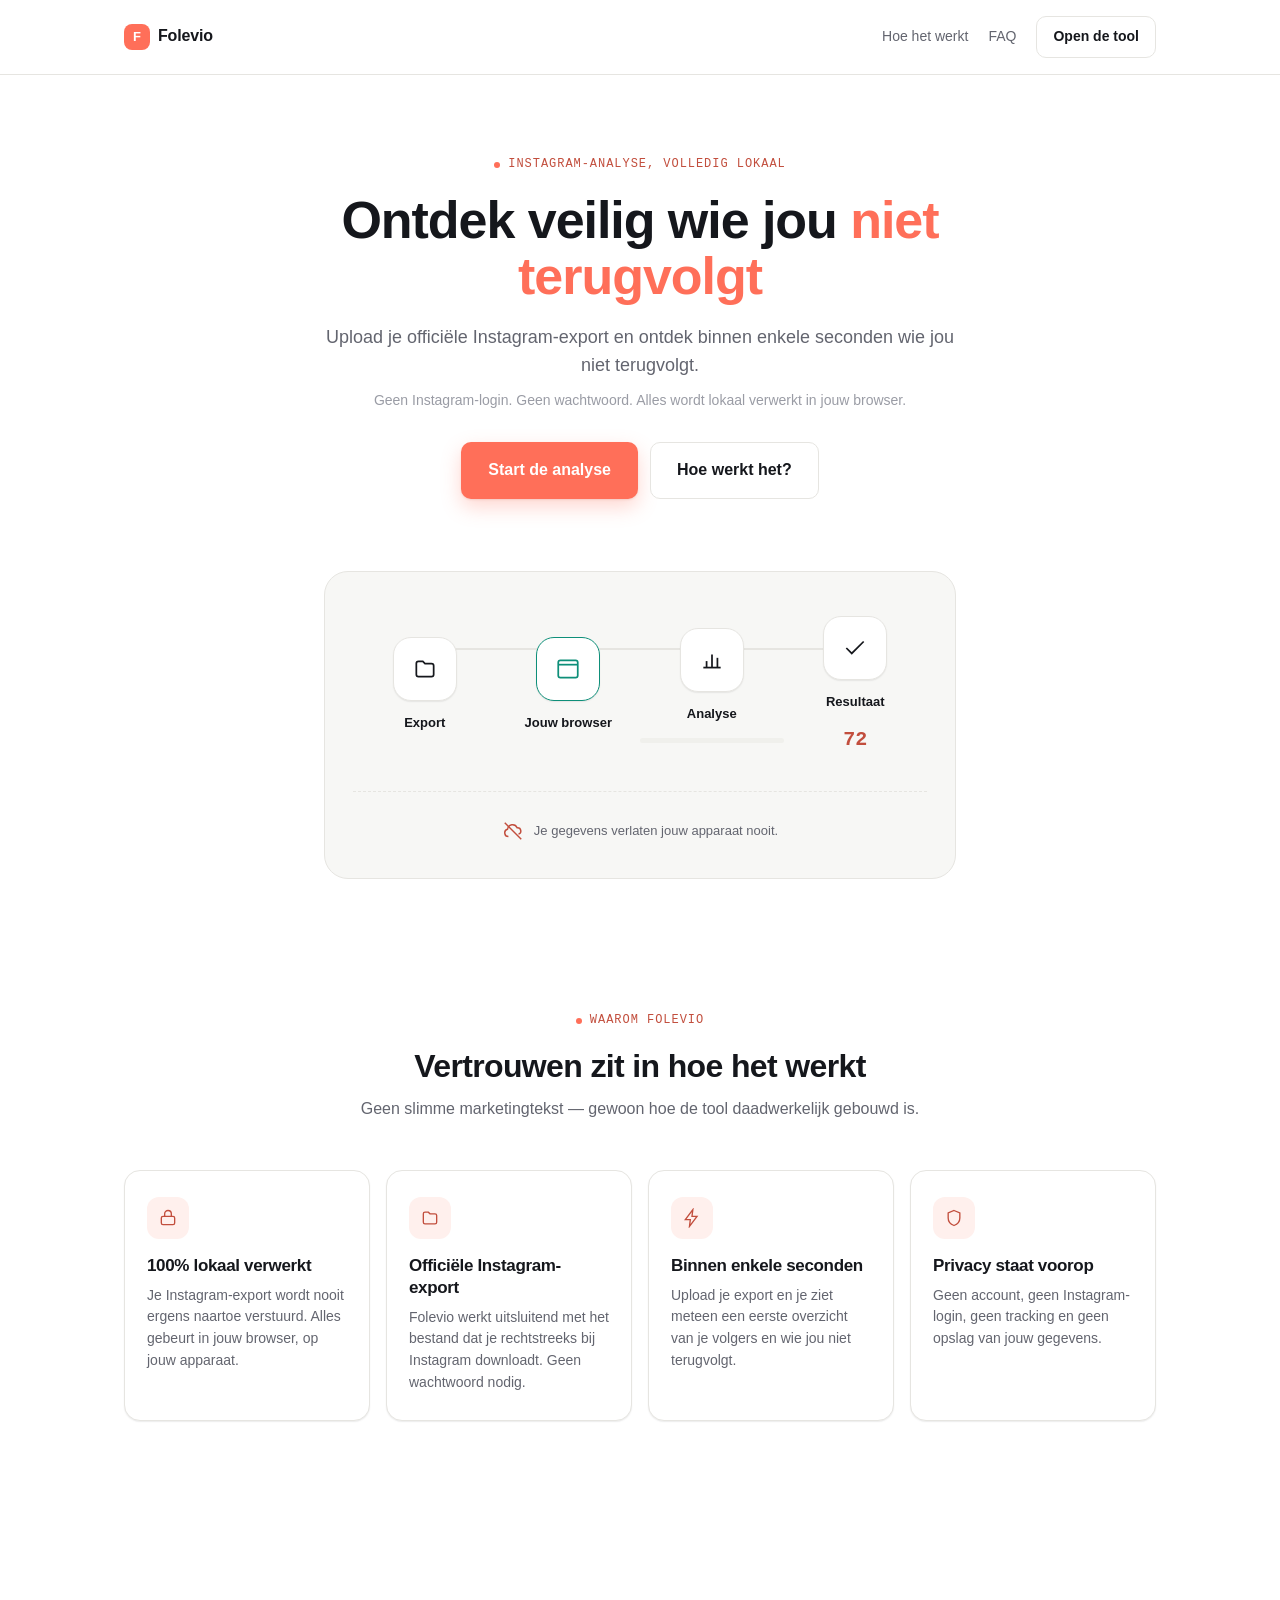
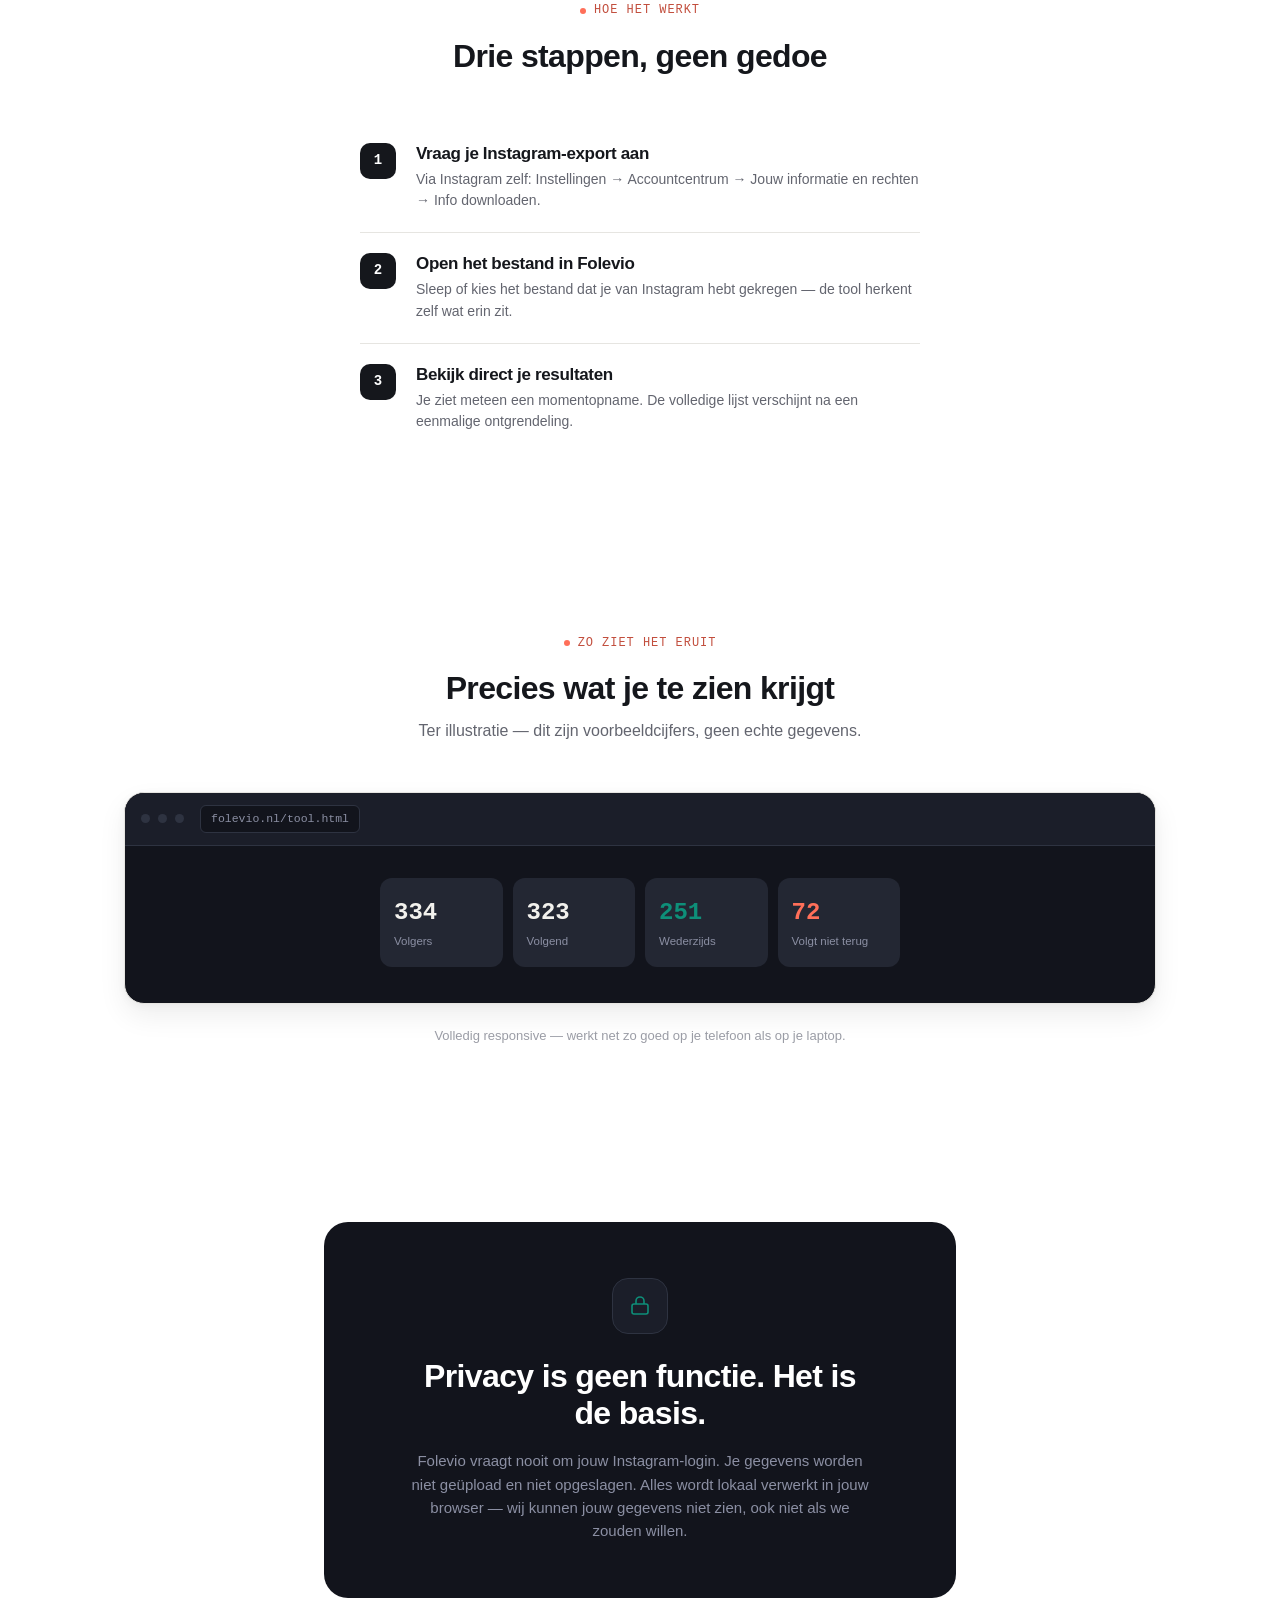
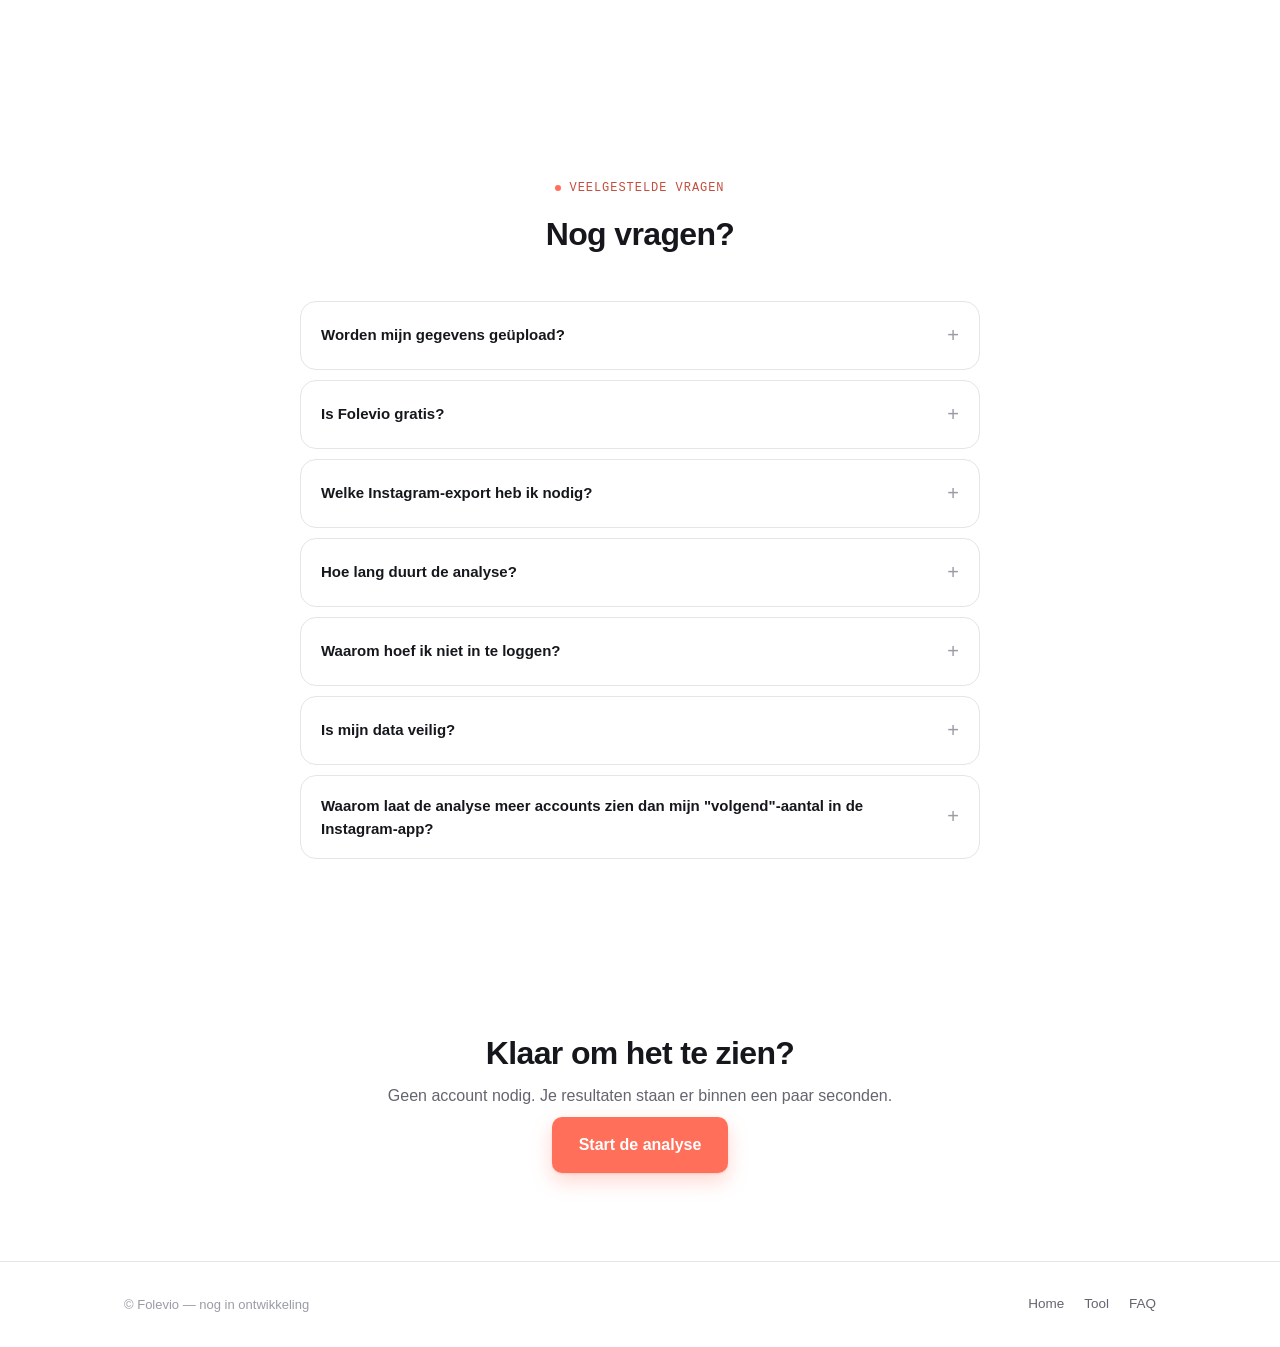
==== index.html @ 9c7c76e5 "new: style / index" ====
<!DOCTYPE html>
<html lang="nl">
<head>
<meta charset="UTF-8">
<meta name="viewport" content="width=device-width, initial-scale=1.0">
<title>Folevio — Ontdek veilig wie jou niet terugvolgt op Instagram</title>
<meta name="description" content="Upload je officiële Instagram-export en ontdek binnen enkele seconden wie jou niet terugvolgt. Geen login, geen wachtwoord, alles lokaal in je browser.">
<link rel="stylesheet" href="styles.css">
</head>
<body>

<nav class="nav">
  <div class="nav-inner">
    <a href="index.html" class="brand"><span class="brand-mark">F</span>Folevio</a>
    <div class="nav-actions">
      <a href="#hoe-het-werkt" class="nav-link">Hoe het werkt</a>
      <a href="#faq" class="nav-link">FAQ</a>
      <a href="tool.html" class="btn btn-ghost" style="padding:9px 16px;font-size:14px;">Open de tool</a>
    </div>
  </div>
</nav>

<main>

  <section class="hero">
    <div class="wrap hero-inner">
      <span class="eyebrow">Instagram-analyse, volledig lokaal</span>
      <h1>Ontdek veilig wie jou <span class="accent">niet terugvolgt</span></h1>
      <p class="hero-sub">
        Upload je officiële Instagram-export en ontdek binnen enkele seconden
        wie jou niet terugvolgt.
      </p>
      <p class="hero-sub-fine">
        Geen Instagram-login. Geen wachtwoord. Alles wordt lokaal verwerkt in jouw browser.
      </p>
      <div class="hero-actions">
        <a href="tool.html" class="btn btn-primary btn-lg">Start de analyse</a>
        <a href="#hoe-het-werkt" class="btn btn-ghost btn-lg">Hoe werkt het?</a>
      </div>

      <div class="flow">
        <div class="flow-steps">
          <div class="flow-line" aria-hidden="true"></div>
          <div class="flow-dot" aria-hidden="true"></div>

          <div class="flow-node">
            <div class="flow-icon">
              <svg viewBox="0 0 24 24" fill="none" stroke="currentColor" stroke-width="1.6"><path d="M4 7a2 2 0 0 1 2-2h4l2 2h6a2 2 0 0 1 2 2v8a2 2 0 0 1-2 2H6a2 2 0 0 1-2-2V7z"/></svg>
            </div>
            <span class="flow-label">Export</span>
          </div>

          <div class="flow-node browser">
            <div class="flow-icon">
              <svg viewBox="0 0 24 24" fill="none" stroke="currentColor" stroke-width="1.6"><rect x="3" y="4" width="18" height="16" rx="2"/><path d="M3 8h18"/></svg>
            </div>
            <span class="flow-label">Jouw browser</span>
          </div>

          <div class="flow-node">
            <div class="flow-icon">
              <svg viewBox="0 0 24 24" fill="none" stroke="currentColor" stroke-width="1.6"><path d="M4 19h16"/><path d="M7 19v-6"/><path d="M12 19V7"/><path d="M17 19v-9"/></svg>
            </div>
            <span class="flow-label">Analyse</span>
            <div class="flow-progress"><div class="flow-progress-fill"></div></div>
          </div>

          <div class="flow-node">
            <div class="flow-icon">
              <svg viewBox="0 0 24 24" fill="none" stroke="currentColor" stroke-width="1.6"><path d="M20 6 9 17l-5-5"/></svg>
            </div>
            <span class="flow-label">Resultaat</span>
            <span class="flow-result-num">72</span>
          </div>
        </div>

        <div class="flow-nocloud">
          <svg viewBox="0 0 24 24" fill="none" stroke="currentColor" stroke-width="1.6"><path d="M7 18a4 4 0 0 1-1-7.87A5.5 5.5 0 0 1 16.5 8.5H17a3.5 3.5 0 0 1 1 6.86"/><path d="M3 3l18 18"/></svg>
          <span>Je gegevens verlaten jouw apparaat nooit.</span>
        </div>
      </div>
    </div>
  </section>

  <section id="waarom">
    <div class="wrap">
      <div class="section-head">
        <span class="eyebrow">Waarom Folevio</span>
        <h2>Vertrouwen zit in hoe het werkt</h2>
        <p>Geen slimme marketingtekst — gewoon hoe de tool daadwerkelijk gebouwd is.</p>
      </div>
      <div class="trust-grid">
        <div class="trust-card">
          <div class="trust-icon"><svg viewBox="0 0 24 24" fill="none" stroke="currentColor" stroke-width="1.6"><rect x="4" y="10" width="16" height="10" rx="2"/><path d="M8 10V7a4 4 0 0 1 8 0v3"/></svg></div>
          <h3>100% lokaal verwerkt</h3>
          <p>Je Instagram-export wordt nooit ergens naartoe verstuurd. Alles gebeurt in jouw browser, op jouw apparaat.</p>
        </div>
        <div class="trust-card">
          <div class="trust-icon"><svg viewBox="0 0 24 24" fill="none" stroke="currentColor" stroke-width="1.6"><path d="M4 7a2 2 0 0 1 2-2h4l2 2h6a2 2 0 0 1 2 2v8a2 2 0 0 1-2 2H6a2 2 0 0 1-2-2V7z"/></svg></div>
          <h3>Officiële Instagram-export</h3>
          <p>Folevio werkt uitsluitend met het bestand dat je rechtstreeks bij Instagram downloadt. Geen wachtwoord nodig.</p>
        </div>
        <div class="trust-card">
          <div class="trust-icon"><svg viewBox="0 0 24 24" fill="none" stroke="currentColor" stroke-width="1.6"><path d="M13 2 4 14h6l-1 8 9-12h-6l1-8z"/></svg></div>
          <h3>Binnen enkele seconden</h3>
          <p>Upload je export en je ziet meteen een eerste overzicht van je volgers en wie jou niet terugvolgt.</p>
        </div>
        <div class="trust-card">
          <div class="trust-icon"><svg viewBox="0 0 24 24" fill="none" stroke="currentColor" stroke-width="1.6"><path d="M12 3l7 3v6c0 4.5-3 7.5-7 9-4-1.5-7-4.5-7-9V6l7-3z"/></svg></div>
          <h3>Privacy staat voorop</h3>
          <p>Geen account, geen Instagram-login, geen tracking en geen opslag van jouw gegevens.</p>
        </div>
      </div>
    </div>
  </section>

  <section id="hoe-het-werkt">
    <div class="wrap">
      <div class="section-head">
        <span class="eyebrow">Hoe het werkt</span>
        <h2>Drie stappen, geen gedoe</h2>
      </div>
      <div class="steps">
        <div class="step-row">
          <span class="step-num">1</span>
          <div class="step-body">
            <h3>Vraag je Instagram-export aan</h3>
            <p>Via Instagram zelf: Instellingen → Accountcentrum → Jouw informatie en rechten → Info downloaden.</p>
          </div>
        </div>
        <div class="step-row">
          <span class="step-num">2</span>
          <div class="step-body">
            <h3>Open het bestand in Folevio</h3>
            <p>Sleep of kies het bestand dat je van Instagram hebt gekregen — de tool herkent zelf wat erin zit.</p>
          </div>
        </div>
        <div class="step-row">
          <span class="step-num">3</span>
          <div class="step-body">
            <h3>Bekijk direct je resultaten</h3>
            <p>Je ziet meteen een momentopname. De volledige lijst verschijnt na een eenmalige ontgrendeling.</p>
          </div>
        </div>
      </div>
    </div>
  </section>

  <section id="preview">
    <div class="wrap">
      <div class="section-head">
        <span class="eyebrow">Zo ziet het eruit</span>
        <h2>Precies wat je te zien krijgt</h2>
        <p>Ter illustratie — dit zijn voorbeeldcijfers, geen echte gegevens.</p>
      </div>
      <div class="preview-frame">
        <div class="preview-chrome">
          <span class="preview-dot"></span><span class="preview-dot"></span><span class="preview-dot"></span>
          <span class="preview-url">folevio.nl/tool.html</span>
        </div>
        <div class="preview-body">
          <div class="preview-stats">
            <div class="preview-stat"><div class="num">334</div><div class="lbl">Volgers</div></div>
            <div class="preview-stat"><div class="num">323</div><div class="lbl">Volgend</div></div>
            <div class="preview-stat positive"><div class="num">251</div><div class="lbl">Wederzijds</div></div>
            <div class="preview-stat accent"><div class="num">72</div><div class="lbl">Volgt niet terug</div></div>
          </div>
        </div>
      </div>
      <p class="preview-caption">Volledig responsive — werkt net zo goed op je telefoon als op je laptop.</p>
    </div>
  </section>

  <section id="privacy">
    <div class="wrap narrow">
      <div class="privacy-card">
        <div class="privacy-lock">
          <svg viewBox="0 0 24 24" fill="none" stroke="currentColor" stroke-width="1.6"><rect x="4" y="10" width="16" height="10" rx="2"/><path d="M8 10V7a4 4 0 0 1 8 0v3"/></svg>
        </div>
        <h2>Privacy is geen functie. Het is de basis.</h2>
        <p>
          Folevio vraagt nooit om jouw Instagram-login. Je gegevens worden niet
          geüpload en niet opgeslagen. Alles wordt lokaal verwerkt in jouw
          browser — wij kunnen jouw gegevens niet zien, ook niet als we zouden willen.
        </p>
      </div>
    </div>
  </section>

  <section id="faq">
    <div class="wrap">
      <div class="section-head">
        <span class="eyebrow">Veelgestelde vragen</span>
        <h2>Nog vragen?</h2>
      </div>
      <div class="faq-list">
        <details class="faq-item">
          <summary>Worden mijn gegevens geüpload?</summary>
          <p>Nee. Je bestand wordt in je browser gelezen en verwerkt, met JavaScript dat lokaal draait. Er wordt niets naar een server gestuurd — Folevio heeft geen server die jouw gegevens ooit te zien krijgt.</p>
        </details>
        <details class="faq-item">
          <summary>Is Folevio gratis?</summary>
          <p>De momentopname (aantallen en een voorproefje) is gratis. De volledige lijst ontgrendel je met een eenmalige betaling per analyse.</p>
        </details>
        <details class="faq-item">
          <summary>Welke Instagram-export heb ik nodig?</summary>
          <p>De officiële export die je zelf bij Instagram aanvraagt (Instellingen → Accountcentrum → Jouw informatie en rechten → Info downloaden). Zowel de JSON- als de HTML-versie werken.</p>
        </details>
        <details class="faq-item">
          <summary>Hoe lang duurt de analyse?</summary>
          <p>Meestal een paar seconden. Bij een heel grote export (tienduizenden volgers) kan het inlezen iets langer duren, maar alles blijft binnen je eigen browser gebeuren.</p>
        </details>
        <details class="faq-item">
          <summary>Waarom hoef ik niet in te loggen?</summary>
          <p>Omdat Folevio niet rechtstreeks met Instagram praat. De tool leest alleen het exportbestand dat jij zelf al eerder bij Instagram hebt gedownload — daar is geen login voor nodig.</p>
        </details>
        <details class="faq-item">
          <summary>Is mijn data veilig?</summary>
          <p>Je data verlaat je apparaat nooit, dus er is niets om te onderscheppen of te lekken. De broncode van Folevio is bovendien openbaar in te zien.</p>
        </details>
        <details class="faq-item">
          <summary>Waarom laat de analyse meer accounts zien dan mijn "volgend"-aantal in de Instagram-app?</summary>
          <p>Dat komt door accounts die inmiddels permanent verwijderd zijn. Instagram haalt zulke accounts uit het aantal dat je live in de app ziet, maar in je officiële exportbestand blijven ze gewoon staan. Deze accounts tellen in de analyse dus wél mee, ook al zie je ze niet meer terug in de app zelf.</p>
        </details>
      </div>
    </div>
  </section>

  <section class="final-cta">
    <div class="wrap narrow">
      <h2>Klaar om het te zien?</h2>
      <p style="margin-top:12px;">Geen account nodig. Je resultaten staan er binnen een paar seconden.</p>
      <a href="tool.html" class="btn btn-primary btn-lg">Start de analyse</a>
    </div>
  </section>

</main>

<footer>
  <div class="wrap footer-inner">
    <span class="footer-brand">© Folevio — nog in ontwikkeling</span>
    <nav class="footer-nav">
      <a href="index.html">Home</a>
      <a href="tool.html">Tool</a>
      <a href="#faq">FAQ</a>
    </nav>
  </div>
</footer>

<script>
(function(){
  "use strict";
  var flow = document.querySelector('.flow');
  var reducedFlow = window.matchMedia('(prefers-reduced-motion: reduce)').matches;
  if (flow && !reducedFlow && 'IntersectionObserver' in window) {
    var flowObs = new IntersectionObserver(function(entries){
      entries.forEach(function(entry){
        flow.classList.toggle('in-view', entry.isIntersecting);
      });
    }, { threshold: 0.2 });
    flowObs.observe(flow);
  }

  var el = document.querySelector('.flow-result-num');
  if (!el) return;
  var target = parseInt(el.textContent, 10);
  var reduced = window.matchMedia('(prefers-reduced-motion: reduce)').matches;
  if (reduced || !('IntersectionObserver' in window)) return;

  var done = false;
  var obs = new IntersectionObserver(function(entries){
    entries.forEach(function(entry){
      if (entry.isIntersecting && !done) {
        done = true;
        var start = null;
        var duration = 900;
        function step(ts){
          if (!start) start = ts;
          var progress = Math.min((ts - start) / duration, 1);
          el.textContent = Math.round(progress * target);
          if (progress < 1) requestAnimationFrame(step);
        }
        requestAnimationFrame(step);
        obs.disconnect();
      }
    });
  }, { threshold: 0.6 });
  obs.observe(el);
})();
</script>

</body>
</html>
---- styles.css ----
/* ===========================================================
   Folevio — lichte, premium marketingpagina
   Licht thema (marketing) + donkere accent-secties (privacy,
   dashboard-preview) — gedeelde coral/teal identiteit met de
   tool zelf, alleen het draagvlak (licht i.p.v. donker) wisselt.
   =========================================================== */

:root{
  --bg:#FFFFFF;
  --surface:#F7F7F5;
  --surface-2:#F0F0EC;
  --border:#E6E5E1;

  --text:#15171C;
  --text-muted:#63656F;
  --text-faint:#9A9CA5;

  --coral:#FF6F59;
  --coral-dim:#FFF0ED;
  --coral-deep:#C24E3D;
  --teal:#0E8F79;
  --teal-dim:#E3F6F1;

  --dark-bg:#12141C;
  --dark-surface:#1B1E29;
  --dark-surface-2:#232733;
  --dark-border:#2E3341;
  --dark-text:#F2F1ED;
  --dark-text-muted:#8B8FA3;

  --radius-lg:20px;
  --radius-md:16px;
  --radius-sm:10px;

  --font-sans: -apple-system, BlinkMacSystemFont, "Segoe UI", Roboto, Helvetica, Arial, sans-serif;
  --font-mono: ui-monospace, "SF Mono", "Cascadia Mono", "Roboto Mono", Consolas, monospace;

  --shadow-sm: 0 1px 2px rgba(20,20,20,.05), 0 1px 1px rgba(20,20,20,.03);
  --shadow-md: 0 12px 28px rgba(20,20,20,.07), 0 2px 8px rgba(20,20,20,.04);
}

*{box-sizing:border-box;}
html{-webkit-text-size-adjust:100%;scroll-behavior:smooth;}
body{
  margin:0;
  background:var(--bg);
  color:var(--text);
  font-family:var(--font-sans);
  line-height:1.55;
  -webkit-font-smoothing:antialiased;
}

.wrap{max-width:1080px;margin:0 auto;padding:0 24px;}
.narrow{max-width:680px;margin:0 auto;}

section{padding:88px 0;}
@media (max-width:640px){ section{padding:56px 0;} }

h1,h2,h3{margin:0;font-weight:600;letter-spacing:-0.02em;color:var(--text);}
h1{font-size:52px;line-height:1.08;}
h2{font-size:32px;line-height:1.15;}
h3{font-size:17px;line-height:1.3;}
p{margin:0;color:var(--text-muted);}

@media (max-width:640px){
  h1{font-size:34px;}
  h2{font-size:24px;}
}

.eyebrow{
  font-family:var(--font-mono);
  font-size:12px;
  letter-spacing:.08em;
  text-transform:uppercase;
  color:var(--coral-deep);
  display:inline-flex;
  align-items:center;
  gap:8px;
  margin-bottom:18px;
}
.eyebrow::before{
  content:"";
  width:6px;height:6px;border-radius:50%;
  background:var(--coral);
  display:inline-block;
}

.section-head{max-width:560px;margin:0 auto 48px;text-align:center;}
.section-head p{margin-top:12px;font-size:16px;}

/* ---------- Nav ---------- */

.nav{
  position:sticky;top:0;z-index:20;
  background:rgba(255,255,255,.82);
  backdrop-filter:blur(10px);
  border-bottom:1px solid var(--border);
}
.nav-inner{
  max-width:1080px;margin:0 auto;padding:16px 24px;
  display:flex;align-items:center;justify-content:space-between;
}
.brand{
  font-weight:700;font-size:16px;letter-spacing:-0.01em;color:var(--text);
  text-decoration:none;display:flex;align-items:center;gap:8px;
}
.brand-mark{
  width:26px;height:26px;border-radius:8px;
  background:var(--coral);
  display:flex;align-items:center;justify-content:center;
  color:#fff;font-size:13px;font-weight:700;
}
.nav-actions{display:flex;align-items:center;gap:20px;}
.nav-link{
  color:var(--text-muted);text-decoration:none;font-size:14px;font-weight:500;
}
.nav-link:hover{color:var(--text);}

/* ---------- Buttons ---------- */

.btn{
  display:inline-flex;align-items:center;justify-content:center;gap:8px;
  padding:13px 22px;
  border-radius:var(--radius-sm);
  font-family:var(--font-sans);
  font-size:15px;font-weight:600;
  text-decoration:none;
  border:1px solid transparent;
  cursor:pointer;
  transition:transform .12s ease, filter .15s ease, background .15s ease, box-shadow .15s ease;
}
.btn:active{transform:scale(.98);}

.btn-primary{
  background:var(--coral);
  color:#fff;
  box-shadow:0 1px 2px rgba(194,78,61,.15), 0 8px 20px rgba(255,111,89,.28);
}
.btn-primary:hover{filter:brightness(1.05);}

.btn-ghost{
  background:#fff;
  color:var(--text);
  border:1px solid var(--border);
}
.btn-ghost:hover{background:var(--surface);}

.btn-lg{padding:15px 26px;font-size:16px;}

/* ---------- Hero ---------- */

.hero{padding:76px 0 40px;}
.hero-inner{text-align:center;max-width:680px;margin:0 auto;}
.hero h1 .accent{color:var(--coral);}
.hero-sub{font-size:18px;margin:20px 0 8px;}
.hero-sub-fine{font-size:14px;color:var(--text-faint);margin-top:10px;}
.hero-actions{
  display:flex;justify-content:center;gap:12px;margin-top:30px;flex-wrap:wrap;
}

/* ---------- Privacy flow (signature animation) ---------- */

.flow{
  margin-top:72px;
  border:1px solid var(--border);
  border-radius:24px;
  background:var(--surface);
  padding:44px 28px 36px;
}

.flow-steps{
  display:flex;align-items:center;justify-content:center;gap:0;
  position:relative;
  max-width:640px;margin:0 auto;
}
.flow-line{
  position:absolute;
  left:56px;right:56px;top:32px;
  height:2px;
  background:var(--border);
  z-index:0;
}
.flow-dot{
  position:absolute;
  top:26px;left:56px;right:56px;
  height:10px;
  z-index:1;
  animation:travel 3.6s ease-in-out infinite;
  animation-play-state:paused;
  will-change:transform;
}
.flow-dot::before{
  content:"";
  position:absolute;
  top:0;left:0;
  width:10px;height:10px;border-radius:50%;
  background:var(--coral);
  box-shadow:0 0 0 4px var(--coral-dim);
}
@keyframes travel{
  0%{transform:translateX(0); opacity:0;}
  8%{opacity:1;}
  46%{transform:translateX(calc(100% - 10px)); opacity:1;}
  54%{opacity:0;}
  100%{transform:translateX(0); opacity:0;}
}

.flow-node{
  position:relative;z-index:2;
  flex:1;
  display:flex;flex-direction:column;align-items:center;gap:12px;
  text-align:center;
}
.flow-icon{
  width:64px;height:64px;border-radius:18px;
  background:#fff;
  border:1px solid var(--border);
  display:flex;align-items:center;justify-content:center;
  box-shadow:var(--shadow-sm);
}
.flow-icon svg{width:26px;height:26px;color:var(--text);}
.flow-label{font-size:13px;font-weight:600;color:var(--text);}

.flow-node.browser .flow-icon{
  border-color:var(--teal);
  animation:pulse-ring 2.4s ease-in-out infinite;
  animation-play-state:paused;
}
.flow-node.browser .flow-icon svg{color:var(--teal);}
@keyframes pulse-ring{
  0%,100%{box-shadow:0 0 0 0 rgba(14,143,121,.18);}
  50%{box-shadow:0 0 0 8px rgba(14,143,121,0);}
}

.flow-progress{
  width:100%;height:5px;border-radius:99px;
  background:var(--surface-2);
  overflow:hidden;margin-top:2px;
}
.flow-progress-fill{
  height:100%;width:100%;border-radius:99px;
  background:var(--coral);
  transform:scaleX(0);
  transform-origin:left;
  animation:fillbar 3.6s ease-in-out infinite;
  animation-play-state:paused;
  will-change:transform;
}
@keyframes fillbar{
  0%{transform:scaleX(0);}
  50%{transform:scaleX(1);}
  100%{transform:scaleX(1);}
}

.flow-result-num{
  font-family:var(--font-mono);
  font-size:20px;font-weight:700;color:var(--coral-deep);
}

.flow-nocloud{
  display:flex;align-items:center;justify-content:center;gap:10px;
  margin-top:36px;padding-top:28px;
  border-top:1px dashed var(--border);
  font-size:13px;color:var(--text-muted);
}
.flow-nocloud svg{width:22px;height:22px;color:var(--coral-deep);flex:none;}

.flow.in-view .flow-dot,
.flow.in-view .flow-node.browser .flow-icon,
.flow.in-view .flow-progress-fill{
  animation-play-state:running;
}

@media (max-width:640px){
  .flow{padding:32px 18px 28px;}
  .flow-steps{flex-direction:column;gap:26px;}
  .flow-line,.flow-dot{display:none;}
  .flow-icon{width:52px;height:52px;}
}

@media (prefers-reduced-motion: reduce){
  .flow-dot,.flow-node.browser .flow-icon,.flow-progress-fill{animation:none;}
  .flow-progress-fill{width:70%;}
}

/* ---------- Trust cards ---------- */

.trust-grid{
  display:grid;grid-template-columns:repeat(4,1fr);gap:16px;
}
@media (max-width:900px){ .trust-grid{grid-template-columns:1fr 1fr;} }
@media (max-width:520px){ .trust-grid{grid-template-columns:1fr;} }

.trust-card{
  background:#fff;
  border:1px solid var(--border);
  border-radius:var(--radius-md);
  padding:26px 22px;
  box-shadow:var(--shadow-sm);
}
.trust-icon{
  width:42px;height:42px;border-radius:12px;
  background:var(--coral-dim);
  display:flex;align-items:center;justify-content:center;
  margin-bottom:16px;
}
.trust-icon svg{width:20px;height:20px;color:var(--coral-deep);}
.trust-card h3{margin-bottom:8px;}
.trust-card p{font-size:14px;}

/* ---------- Steps ---------- */

.steps{display:flex;flex-direction:column;gap:0;max-width:560px;margin:0 auto;}
.step-row{display:flex;gap:20px;padding:20px 0;}
.step-row + .step-row{border-top:1px solid var(--border);}
.step-num{
  flex:none;
  width:36px;height:36px;border-radius:10px;
  background:var(--text);color:#fff;
  font-family:var(--font-mono);font-size:14px;font-weight:700;
  display:flex;align-items:center;justify-content:center;
}
.step-body h3{margin-bottom:4px;}
.step-body p{font-size:14px;}

/* ---------- Dashboard preview ---------- */

.preview-frame{
  border-radius:var(--radius-lg);
  border:1px solid var(--border);
  background:var(--dark-bg);
  overflow:hidden;
  box-shadow:var(--shadow-md);
}
.preview-chrome{
  display:flex;align-items:center;gap:8px;
  padding:12px 16px;
  background:var(--dark-surface);
  border-bottom:1px solid var(--dark-border);
}
.preview-dot{width:9px;height:9px;border-radius:50%;background:var(--dark-border);}
.preview-url{
  margin-left:8px;
  font-family:var(--font-mono);font-size:11.5px;color:var(--dark-text-muted);
  background:var(--dark-bg);
  border:1px solid var(--dark-border);
  border-radius:6px;padding:4px 10px;
}
.preview-body{padding:32px 24px 36px;}
.preview-stats{
  display:grid;grid-template-columns:repeat(4,1fr);gap:10px;
  max-width:520px;margin:0 auto;
}
@media (max-width:640px){ .preview-stats{grid-template-columns:1fr 1fr;} }
.preview-stat{
  background:var(--dark-surface-2);
  border-radius:12px;padding:16px 14px;
}
.preview-stat .num{font-family:var(--font-mono);font-size:24px;font-weight:600;color:var(--dark-text);}
.preview-stat .lbl{font-size:11.5px;color:var(--dark-text-muted);margin-top:2px;}
.preview-stat.positive .num{color:var(--teal);}
.preview-stat.accent .num{color:var(--coral);}
.preview-caption{
  text-align:center;margin-top:22px;font-size:13px;color:var(--text-faint);
}

/* ---------- Dark privacy card ---------- */

.privacy-card{
  background:var(--dark-bg);
  border-radius:24px;
  padding:56px 32px;
  text-align:center;
  color:var(--dark-text);
}
.privacy-lock{
  width:56px;height:56px;border-radius:16px;
  background:var(--dark-surface);
  border:1px solid var(--dark-border);
  display:flex;align-items:center;justify-content:center;
  margin:0 auto 24px;
}
.privacy-lock svg{width:24px;height:24px;color:var(--teal);}
.privacy-card h2{color:#fff;max-width:460px;margin:0 auto;}
.privacy-card p{color:var(--dark-text-muted);max-width:460px;margin:18px auto 0;font-size:15px;}

/* ---------- FAQ ---------- */

.faq-list{max-width:680px;margin:0 auto;display:flex;flex-direction:column;gap:10px;}
.faq-item{
  border:1px solid var(--border);
  border-radius:var(--radius-md);
  background:#fff;
  overflow:hidden;
}
.faq-item summary{
  list-style:none;cursor:pointer;
  padding:18px 20px;
  font-weight:600;font-size:15px;
  display:flex;align-items:center;justify-content:space-between;gap:12px;
}
.faq-item summary::-webkit-details-marker{display:none;}
.faq-item summary::after{
  content:"+";
  font-size:20px;font-weight:400;color:var(--text-faint);
  flex:none;transition:transform .15s ease;
}
.faq-item[open] summary::after{transform:rotate(45deg);}
.faq-item p{padding:0 20px 18px;font-size:14.5px;}

/* ---------- Final CTA ---------- */

.final-cta{text-align:center;}
.final-cta .btn{margin-top:8px;}

/* ---------- Footer ---------- */

footer{
  border-top:1px solid var(--border);
  padding:32px 0;
}
.footer-inner{
  display:flex;align-items:center;justify-content:space-between;
  flex-wrap:wrap;gap:12px;
}
.footer-nav{display:flex;gap:20px;}
.footer-nav a{color:var(--text-muted);text-decoration:none;font-size:13.5px;}
.footer-nav a:hover{color:var(--text);}
.footer-brand{font-size:13px;color:var(--text-faint);}

/* ---------- Focus & motion ---------- */

a:focus-visible,button:focus-visible{outline:2px solid var(--teal);outline-offset:2px;}

@media (prefers-reduced-motion: reduce){
  html{scroll-behavior:auto;}
  *{transition:none !important;}
}
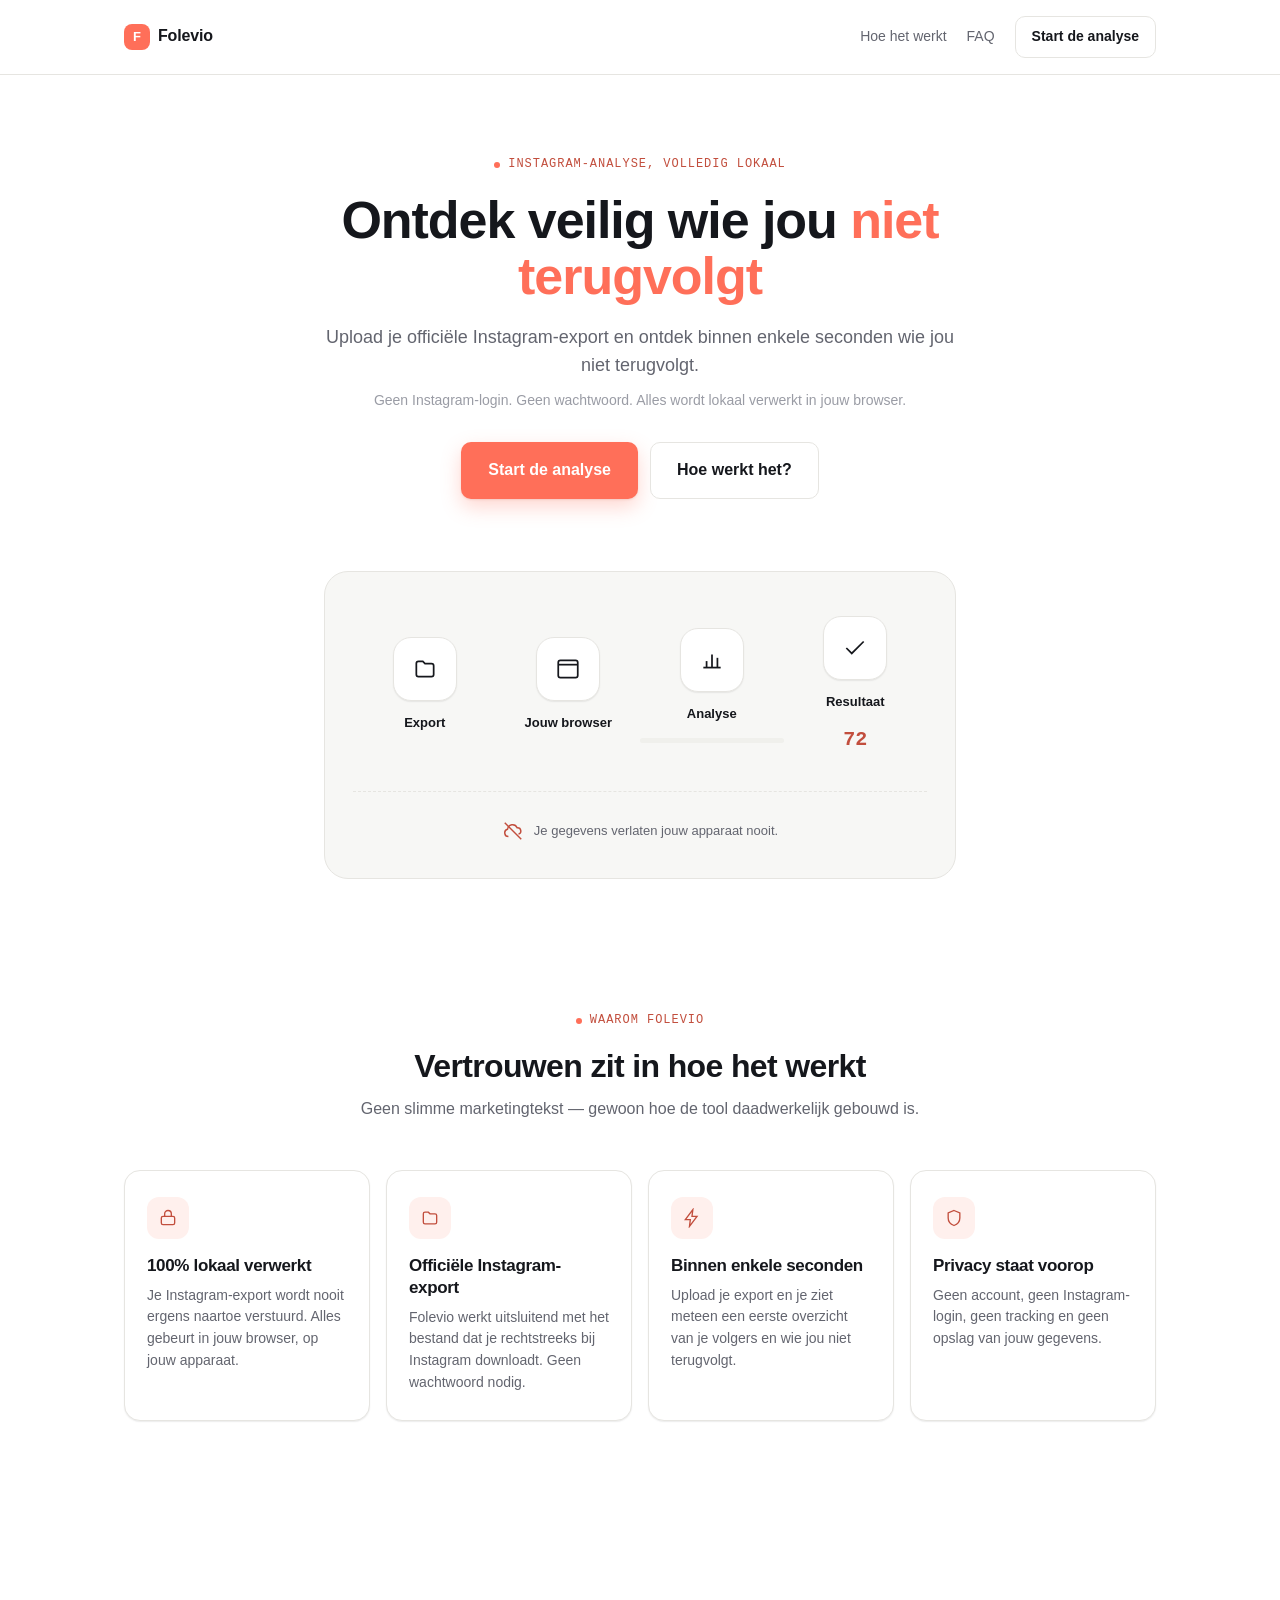
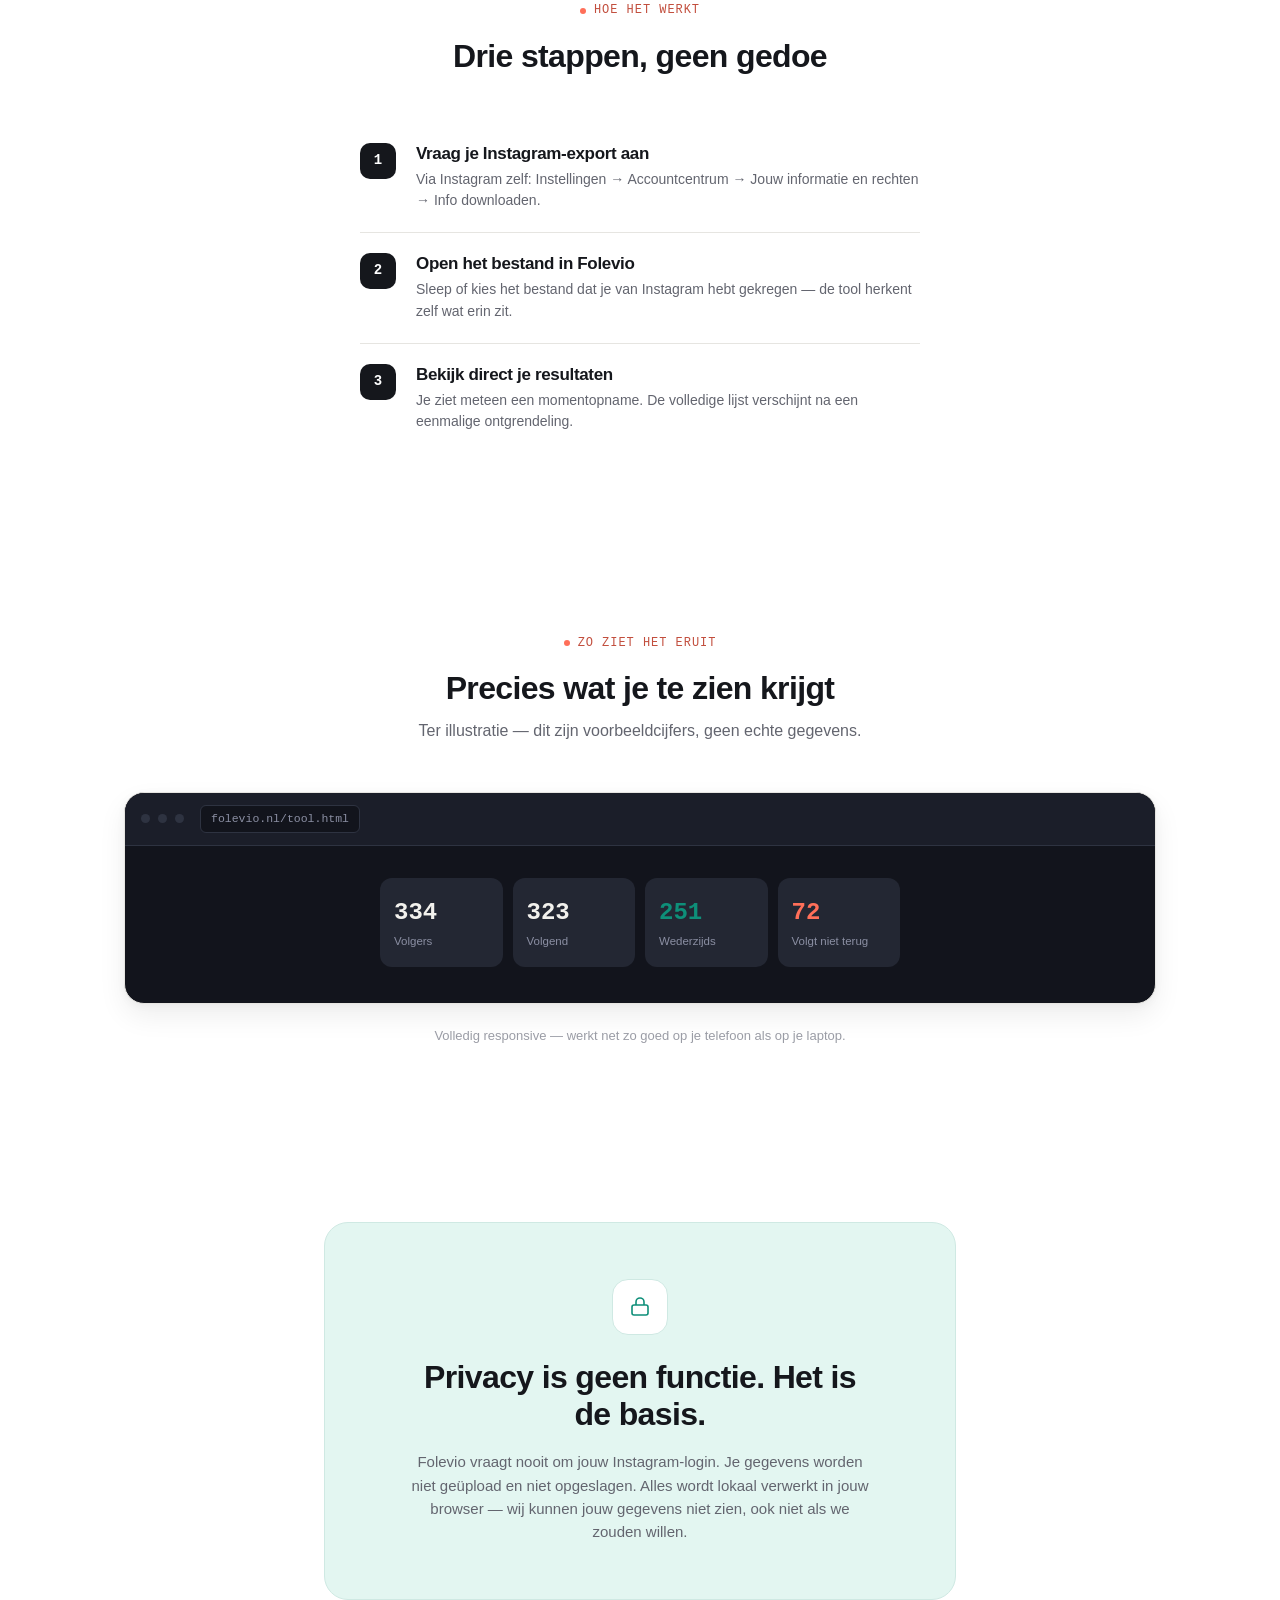
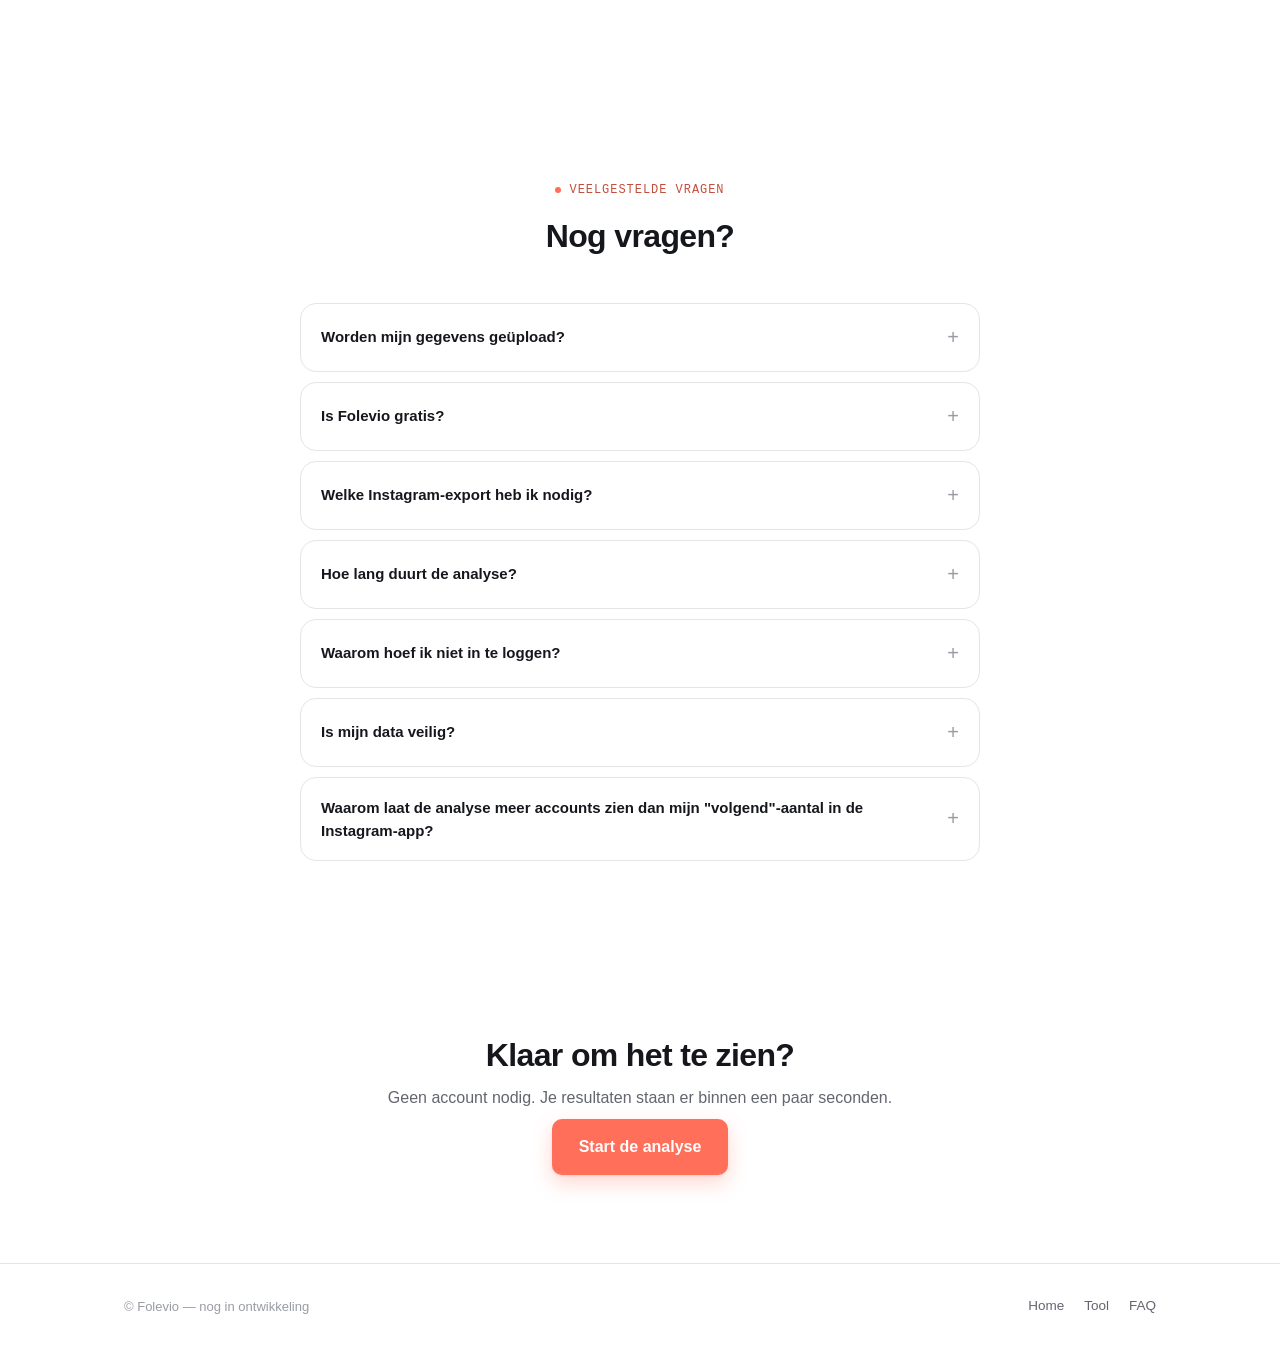
==== commit 065b07d6: "fix: css / index" ====
--- a/index.html
+++ b/index.html
@@ -15,7 +15,7 @@
     <div class="nav-actions">
       <a href="#hoe-het-werkt" class="nav-link">Hoe het werkt</a>
       <a href="#faq" class="nav-link">FAQ</a>
-      <a href="tool.html" class="btn btn-ghost" style="padding:9px 16px;font-size:14px;">Open de tool</a>
+      <a href="tool.html" class="btn btn-ghost" style="padding:9px 16px;font-size:14px;">Start de analyse</a>
     </div>
   </div>
 </nav>
@@ -40,9 +40,6 @@
 
       <div class="flow">
         <div class="flow-steps">
-          <div class="flow-line" aria-hidden="true"></div>
-          <div class="flow-dot" aria-hidden="true"></div>
-
           <div class="flow-node">
             <div class="flow-icon">
               <svg viewBox="0 0 24 24" fill="none" stroke="currentColor" stroke-width="1.6"><path d="M4 7a2 2 0 0 1 2-2h4l2 2h6a2 2 0 0 1 2 2v8a2 2 0 0 1-2 2H6a2 2 0 0 1-2-2V7z"/></svg>
@@ -50,7 +47,7 @@
             <span class="flow-label">Export</span>
           </div>
 
-          <div class="flow-node browser">
+          <div class="flow-node">
             <div class="flow-icon">
               <svg viewBox="0 0 24 24" fill="none" stroke="currentColor" stroke-width="1.6"><rect x="3" y="4" width="18" height="16" rx="2"/><path d="M3 8h18"/></svg>
             </div>
--- a/styles.css
+++ b/styles.css
@@ -116,6 +116,11 @@
 }
 .nav-link:hover{color:var(--text);}
 
+@media (max-width:560px){
+  .nav-link{display:none;}
+  .nav-actions{gap:0;}
+}
+
 /* ---------- Buttons ---------- */
 
 .btn{
@@ -173,38 +178,6 @@
   position:relative;
   max-width:640px;margin:0 auto;
 }
-.flow-line{
-  position:absolute;
-  left:56px;right:56px;top:32px;
-  height:2px;
-  background:var(--border);
-  z-index:0;
-}
-.flow-dot{
-  position:absolute;
-  top:26px;left:56px;right:56px;
-  height:10px;
-  z-index:1;
-  animation:travel 3.6s ease-in-out infinite;
-  animation-play-state:paused;
-  will-change:transform;
-}
-.flow-dot::before{
-  content:"";
-  position:absolute;
-  top:0;left:0;
-  width:10px;height:10px;border-radius:50%;
-  background:var(--coral);
-  box-shadow:0 0 0 4px var(--coral-dim);
-}
-@keyframes travel{
-  0%{transform:translateX(0); opacity:0;}
-  8%{opacity:1;}
-  46%{transform:translateX(calc(100% - 10px)); opacity:1;}
-  54%{opacity:0;}
-  100%{transform:translateX(0); opacity:0;}
-}
-
 .flow-node{
   position:relative;z-index:2;
   flex:1;
@@ -217,19 +190,23 @@
   border:1px solid var(--border);
   display:flex;align-items:center;justify-content:center;
   box-shadow:var(--shadow-sm);
-}
-.flow-icon svg{width:26px;height:26px;color:var(--text);}
+  animation:step-highlight 4.8s ease-in-out infinite;
+  animation-play-state:paused;
+  will-change:transform;
+}
+.flow-icon svg{width:26px;height:26px;color:var(--text);transition:color .15s ease;}
 .flow-label{font-size:13px;font-weight:600;color:var(--text);}
 
-.flow-node.browser .flow-icon{
-  border-color:var(--teal);
-  animation:pulse-ring 2.4s ease-in-out infinite;
-  animation-play-state:paused;
-}
-.flow-node.browser .flow-icon svg{color:var(--teal);}
-@keyframes pulse-ring{
-  0%,100%{box-shadow:0 0 0 0 rgba(14,143,121,.18);}
-  50%{box-shadow:0 0 0 8px rgba(14,143,121,0);}
+/* Vier iconen, ieder met hun eigen vertraging, zodat ze om de beurt
+   oplichten ("tik, tik, tik, tik") in plaats van één doorlopende beweging. */
+.flow-node:nth-child(1) .flow-icon{animation-delay:0s;}
+.flow-node:nth-child(2) .flow-icon{animation-delay:1.2s;}
+.flow-node:nth-child(3) .flow-icon{animation-delay:2.4s;}
+.flow-node:nth-child(4) .flow-icon{animation-delay:3.6s;}
+
+@keyframes step-highlight{
+  0%,92%,100%{border-color:var(--border);box-shadow:var(--shadow-sm);transform:scale(1);}
+  4%,18%{border-color:var(--coral);box-shadow:0 0 0 5px var(--coral-dim);transform:scale(1.06);}
 }
 
 .flow-progress{
@@ -242,14 +219,14 @@
   background:var(--coral);
   transform:scaleX(0);
   transform-origin:left;
-  animation:fillbar 3.6s ease-in-out infinite;
+  animation:fillbar-step 4.8s ease-in-out infinite;
   animation-play-state:paused;
   will-change:transform;
 }
-@keyframes fillbar{
-  0%{transform:scaleX(0);}
-  50%{transform:scaleX(1);}
-  100%{transform:scaleX(1);}
+@keyframes fillbar-step{
+  0%,50%{transform:scaleX(0);}
+  68%,75%{transform:scaleX(1);}
+  100%{transform:scaleX(0);}
 }
 
 .flow-result-num{
@@ -265,8 +242,7 @@
 }
 .flow-nocloud svg{width:22px;height:22px;color:var(--coral-deep);flex:none;}
 
-.flow.in-view .flow-dot,
-.flow.in-view .flow-node.browser .flow-icon,
+.flow.in-view .flow-icon,
 .flow.in-view .flow-progress-fill{
   animation-play-state:running;
 }
@@ -274,13 +250,12 @@
 @media (max-width:640px){
   .flow{padding:32px 18px 28px;}
   .flow-steps{flex-direction:column;gap:26px;}
-  .flow-line,.flow-dot{display:none;}
   .flow-icon{width:52px;height:52px;}
 }
 
 @media (prefers-reduced-motion: reduce){
-  .flow-dot,.flow-node.browser .flow-icon,.flow-progress-fill{animation:none;}
-  .flow-progress-fill{width:70%;}
+  .flow-icon,.flow-progress-fill{animation:none;}
+  .flow-progress-fill{transform:scaleX(.7);}
 }
 
 /* ---------- Trust cards ---------- */
@@ -364,25 +339,28 @@
   text-align:center;margin-top:22px;font-size:13px;color:var(--text-faint);
 }
 
-/* ---------- Dark privacy card ---------- */
+/* ---------- Privacy statement card ---------- */
+/* Light theme, on purpose: "dark" on this page is reserved exclusively for
+   moments that show the real tool (see .preview-frame). This card makes its
+   point through color accent and typographic weight instead. */
 
 .privacy-card{
-  background:var(--dark-bg);
+  background:var(--teal-dim);
+  border:1px solid #CFE9E3;
   border-radius:24px;
   padding:56px 32px;
   text-align:center;
-  color:var(--dark-text);
 }
 .privacy-lock{
   width:56px;height:56px;border-radius:16px;
-  background:var(--dark-surface);
-  border:1px solid var(--dark-border);
+  background:#fff;
+  border:1px solid #CFE9E3;
   display:flex;align-items:center;justify-content:center;
   margin:0 auto 24px;
 }
 .privacy-lock svg{width:24px;height:24px;color:var(--teal);}
-.privacy-card h2{color:#fff;max-width:460px;margin:0 auto;}
-.privacy-card p{color:var(--dark-text-muted);max-width:460px;margin:18px auto 0;font-size:15px;}
+.privacy-card h2{color:var(--text);max-width:460px;margin:0 auto;}
+.privacy-card p{color:var(--text-muted);max-width:460px;margin:18px auto 0;font-size:15px;}
 
 /* ---------- FAQ ---------- */
 
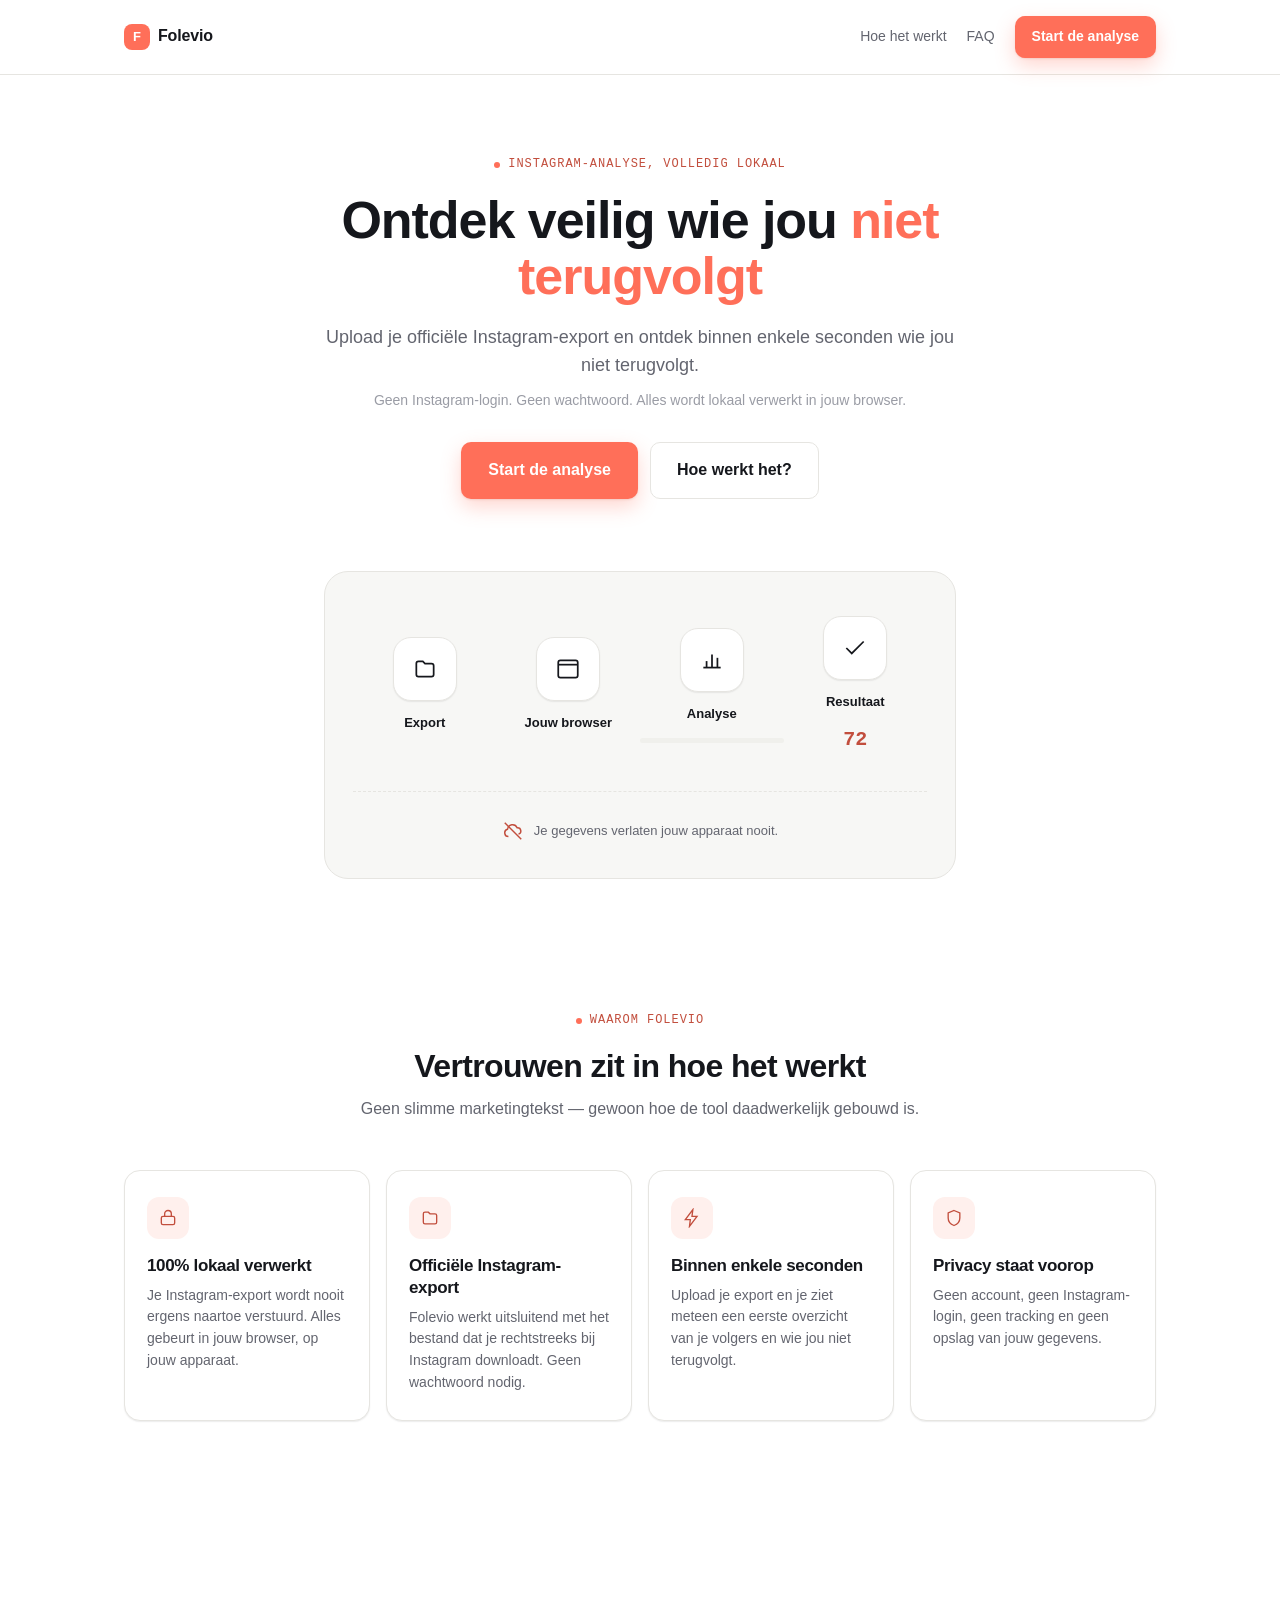
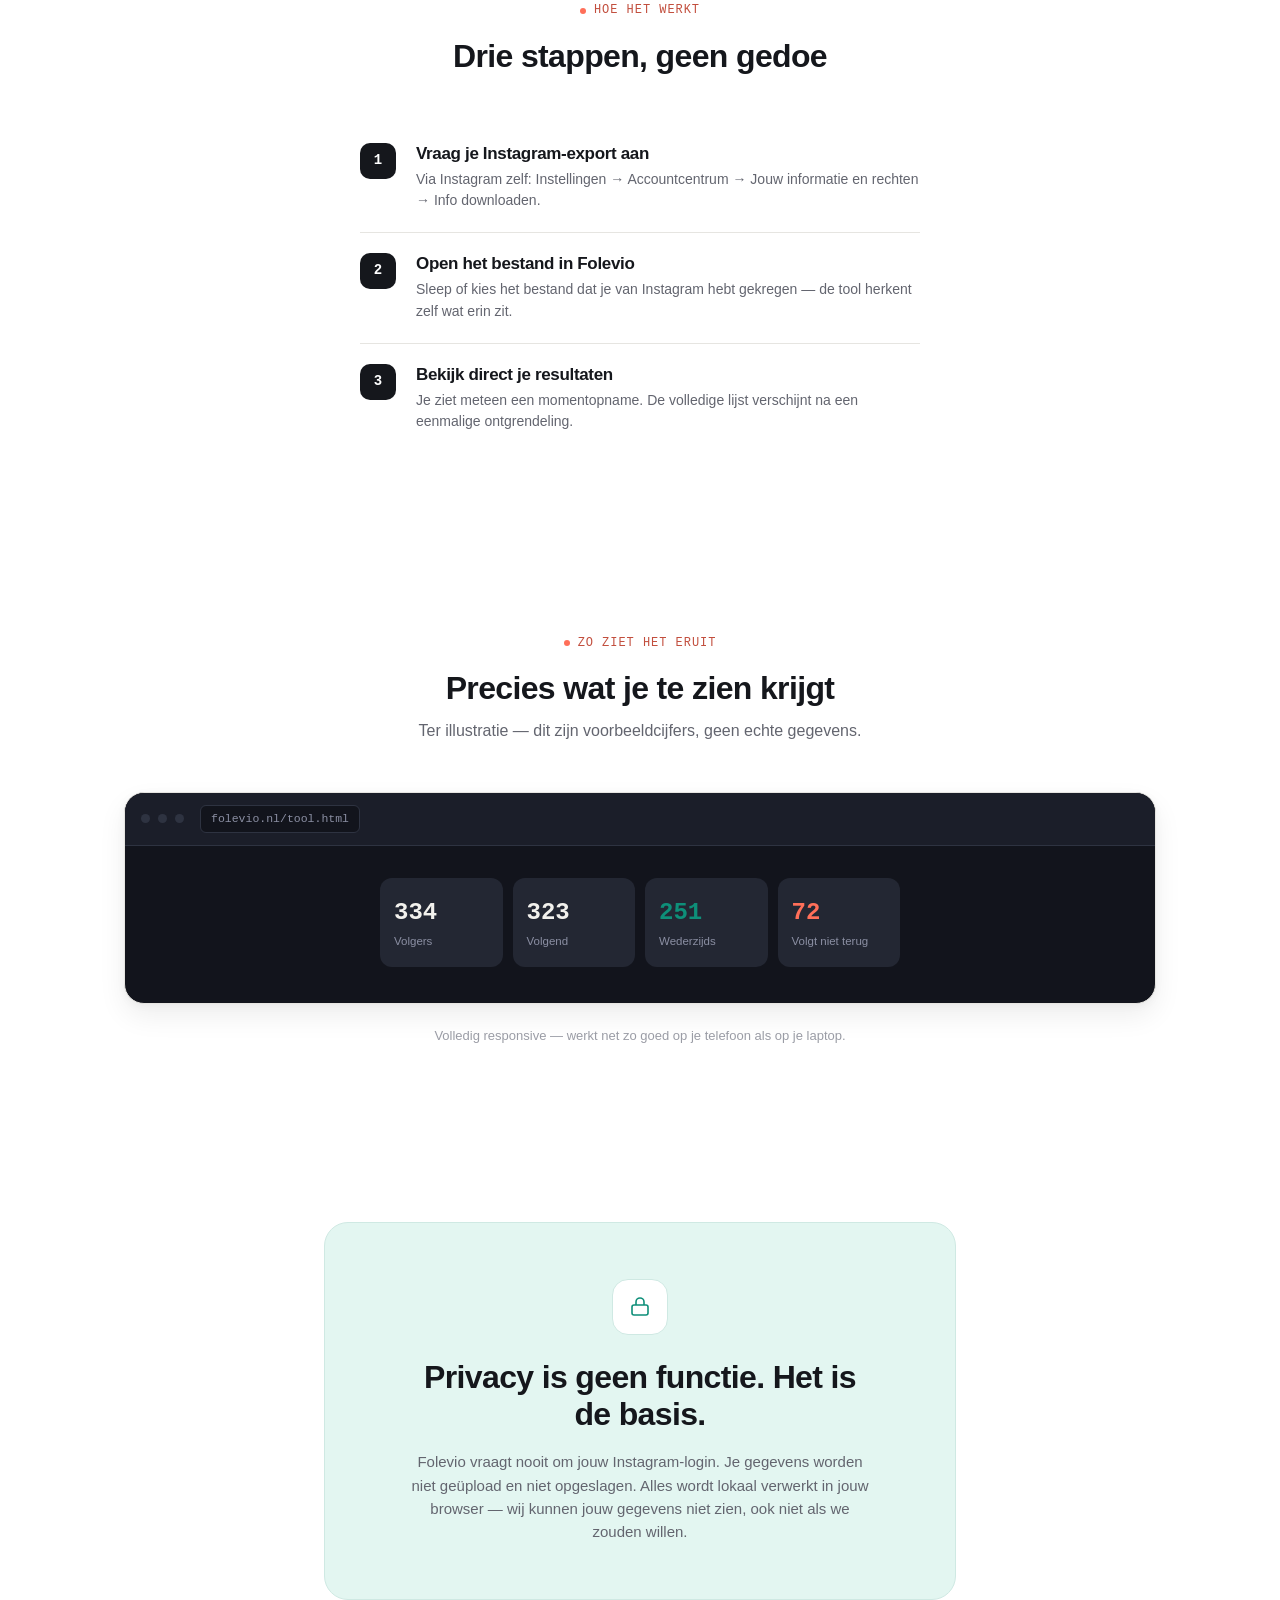
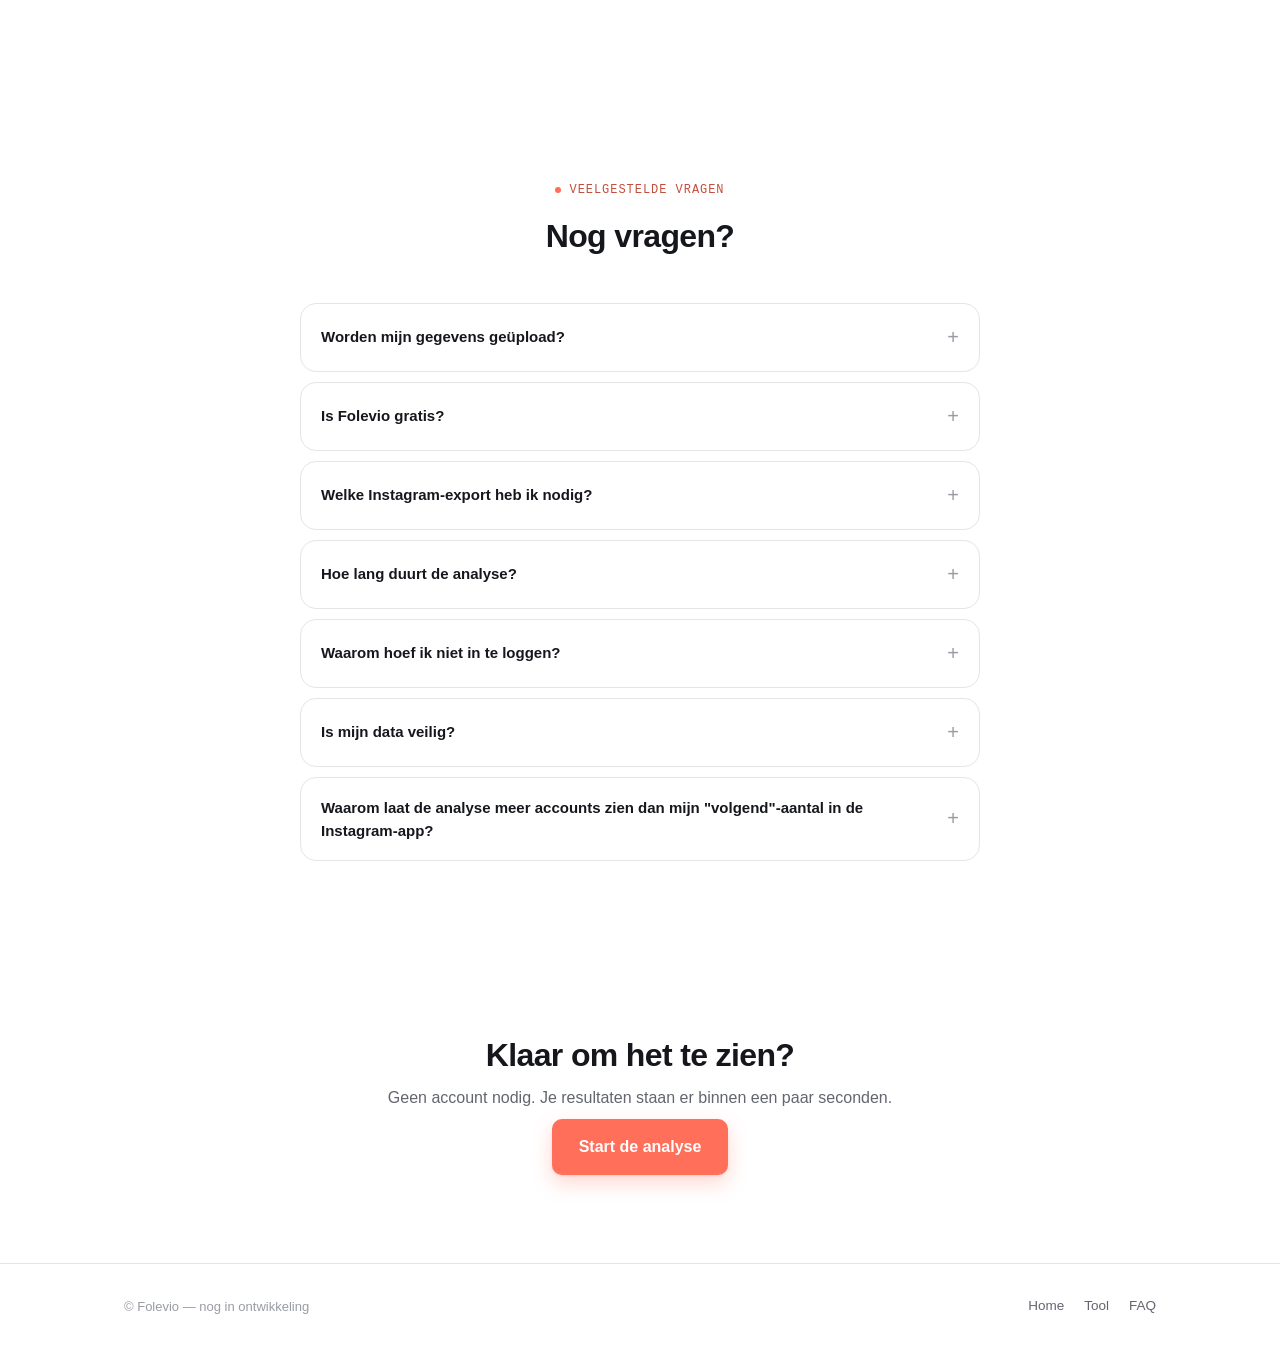
==== commit 6a61cb79: "fix: styles / index" ====
--- a/index.html
+++ b/index.html
@@ -15,7 +15,7 @@
     <div class="nav-actions">
       <a href="#hoe-het-werkt" class="nav-link">Hoe het werkt</a>
       <a href="#faq" class="nav-link">FAQ</a>
-      <a href="tool.html" class="btn btn-ghost" style="padding:9px 16px;font-size:14px;">Start de analyse</a>
+      <a href="tool.html" class="btn btn-primary" style="padding:9px 16px;font-size:14px;">Start de analyse</a>
     </div>
   </div>
 </nav>
@@ -40,6 +40,7 @@
 
       <div class="flow">
         <div class="flow-steps">
+          <div class="flow-dot" aria-hidden="true"></div>
           <div class="flow-node">
             <div class="flow-icon">
               <svg viewBox="0 0 24 24" fill="none" stroke="currentColor" stroke-width="1.6"><path d="M4 7a2 2 0 0 1 2-2h4l2 2h6a2 2 0 0 1 2 2v8a2 2 0 0 1-2 2H6a2 2 0 0 1-2-2V7z"/></svg>
--- a/styles.css
+++ b/styles.css
@@ -178,6 +178,40 @@
   position:relative;
   max-width:640px;margin:0 auto;
 }
+
+/* Bolletje dat van icoon naar icoon "tikt" (korte pauze bij elk icoon,
+   geen vloeiende doorlopende beweging) i.p.v. continu te glijden. */
+.flow-dot{
+  position:absolute;
+  top:26px;left:56px;right:56px;
+  height:10px;
+  z-index:1;
+  animation:travel-tick 6s ease-in-out infinite;
+  animation-play-state:paused;
+  will-change:transform;
+}
+.flow-dot::before{
+  content:"";
+  position:absolute;
+  top:0;left:0;
+  width:10px;height:10px;border-radius:50%;
+  background:var(--coral);
+  box-shadow:0 0 0 4px var(--coral-dim);
+}
+@keyframes travel-tick{
+  0%{ transform:translateX(calc(12.5% - 5px)); opacity:0; }
+  6%{ transform:translateX(calc(12.5% - 5px)); opacity:1; }
+  22%{ transform:translateX(calc(12.5% - 5px)); opacity:1; }
+  30%{ transform:translateX(calc(37.5% - 5px)); opacity:1; }
+  47%{ transform:translateX(calc(37.5% - 5px)); opacity:1; }
+  55%{ transform:translateX(calc(62.5% - 5px)); opacity:1; }
+  72%{ transform:translateX(calc(62.5% - 5px)); opacity:1; }
+  80%{ transform:translateX(calc(87.5% - 5px)); opacity:1; }
+  96%{ transform:translateX(calc(87.5% - 5px)); opacity:1; }
+  98%{ opacity:0; }
+  100%{ transform:translateX(calc(12.5% - 5px)); opacity:0; }
+}
+
 .flow-node{
   position:relative;z-index:2;
   flex:1;
@@ -190,19 +224,19 @@
   border:1px solid var(--border);
   display:flex;align-items:center;justify-content:center;
   box-shadow:var(--shadow-sm);
-  animation:step-highlight 4.8s ease-in-out infinite;
+  animation:step-highlight 6s ease-in-out infinite;
   animation-play-state:paused;
   will-change:transform;
 }
 .flow-icon svg{width:26px;height:26px;color:var(--text);transition:color .15s ease;}
 .flow-label{font-size:13px;font-weight:600;color:var(--text);}
 
-/* Vier iconen, ieder met hun eigen vertraging, zodat ze om de beurt
-   oplichten ("tik, tik, tik, tik") in plaats van één doorlopende beweging. */
+/* Zelfde 6s-ritme als het bolletje hierboven, zodat elk icoon oplicht
+   precies op het moment dat het bolletje er aankomt. */
 .flow-node:nth-child(1) .flow-icon{animation-delay:0s;}
-.flow-node:nth-child(2) .flow-icon{animation-delay:1.2s;}
-.flow-node:nth-child(3) .flow-icon{animation-delay:2.4s;}
-.flow-node:nth-child(4) .flow-icon{animation-delay:3.6s;}
+.flow-node:nth-child(2) .flow-icon{animation-delay:1.5s;}
+.flow-node:nth-child(3) .flow-icon{animation-delay:3s;}
+.flow-node:nth-child(4) .flow-icon{animation-delay:4.5s;}
 
 @keyframes step-highlight{
   0%,92%,100%{border-color:var(--border);box-shadow:var(--shadow-sm);transform:scale(1);}
@@ -219,7 +253,7 @@
   background:var(--coral);
   transform:scaleX(0);
   transform-origin:left;
-  animation:fillbar-step 4.8s ease-in-out infinite;
+  animation:fillbar-step 6s ease-in-out infinite;
   animation-play-state:paused;
   will-change:transform;
 }
@@ -242,6 +276,7 @@
 }
 .flow-nocloud svg{width:22px;height:22px;color:var(--coral-deep);flex:none;}
 
+.flow.in-view .flow-dot,
 .flow.in-view .flow-icon,
 .flow.in-view .flow-progress-fill{
   animation-play-state:running;
@@ -250,11 +285,12 @@
 @media (max-width:640px){
   .flow{padding:32px 18px 28px;}
   .flow-steps{flex-direction:column;gap:26px;}
+  .flow-dot{display:none;}
   .flow-icon{width:52px;height:52px;}
 }
 
 @media (prefers-reduced-motion: reduce){
-  .flow-icon,.flow-progress-fill{animation:none;}
+  .flow-dot,.flow-icon,.flow-progress-fill{animation:none;}
   .flow-progress-fill{transform:scaleX(.7);}
 }
 
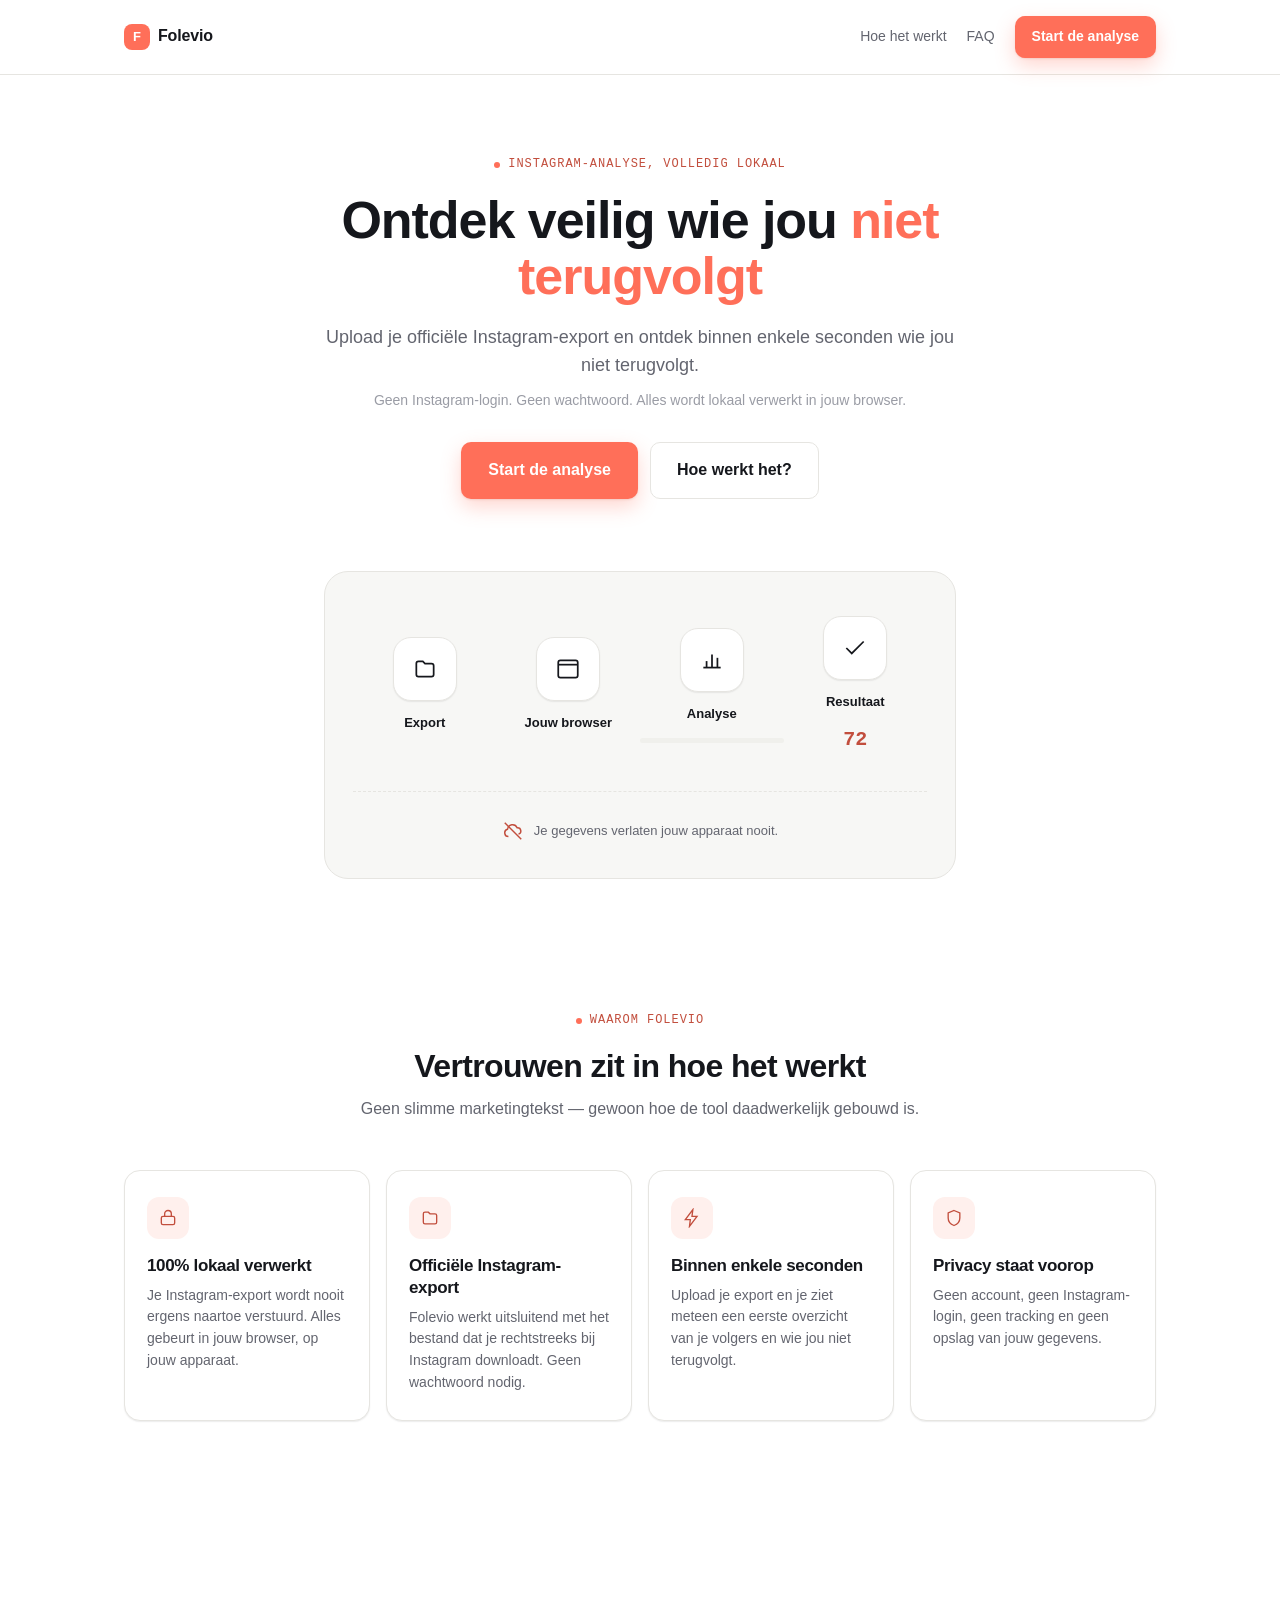
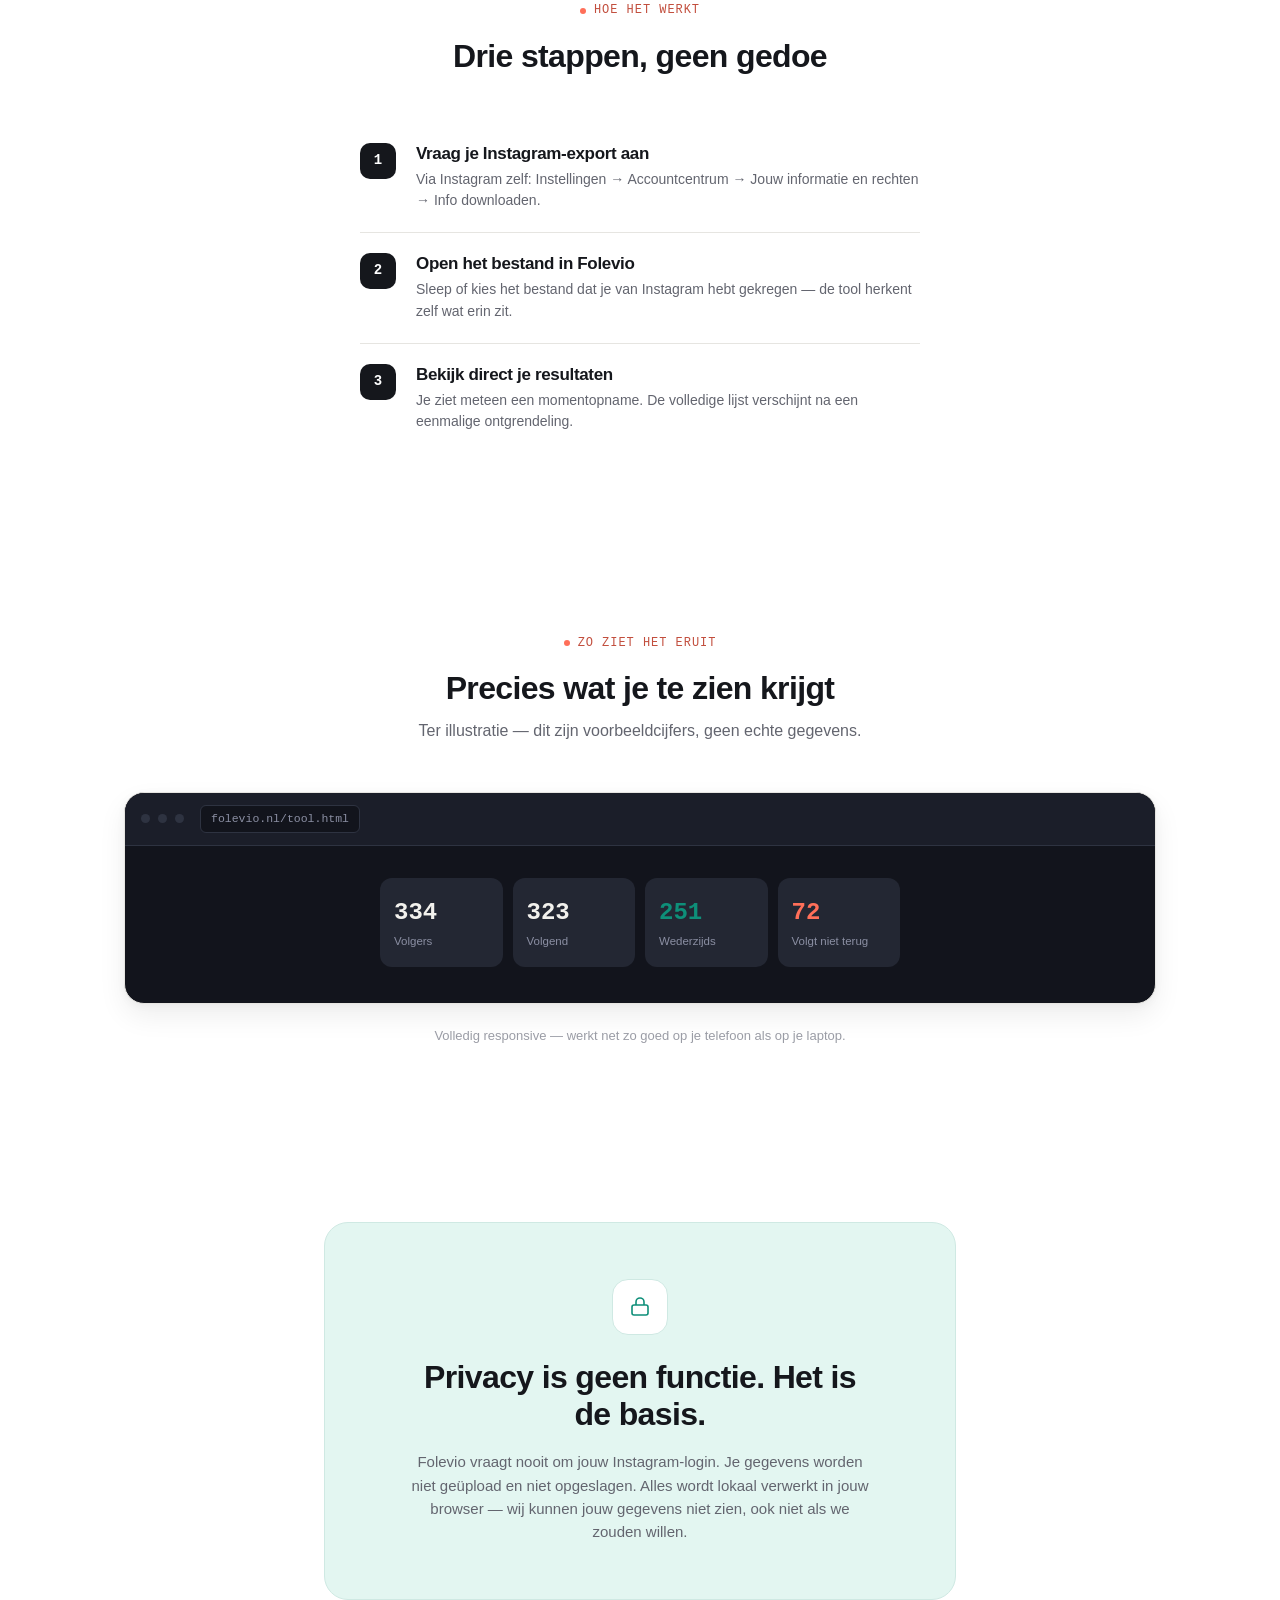
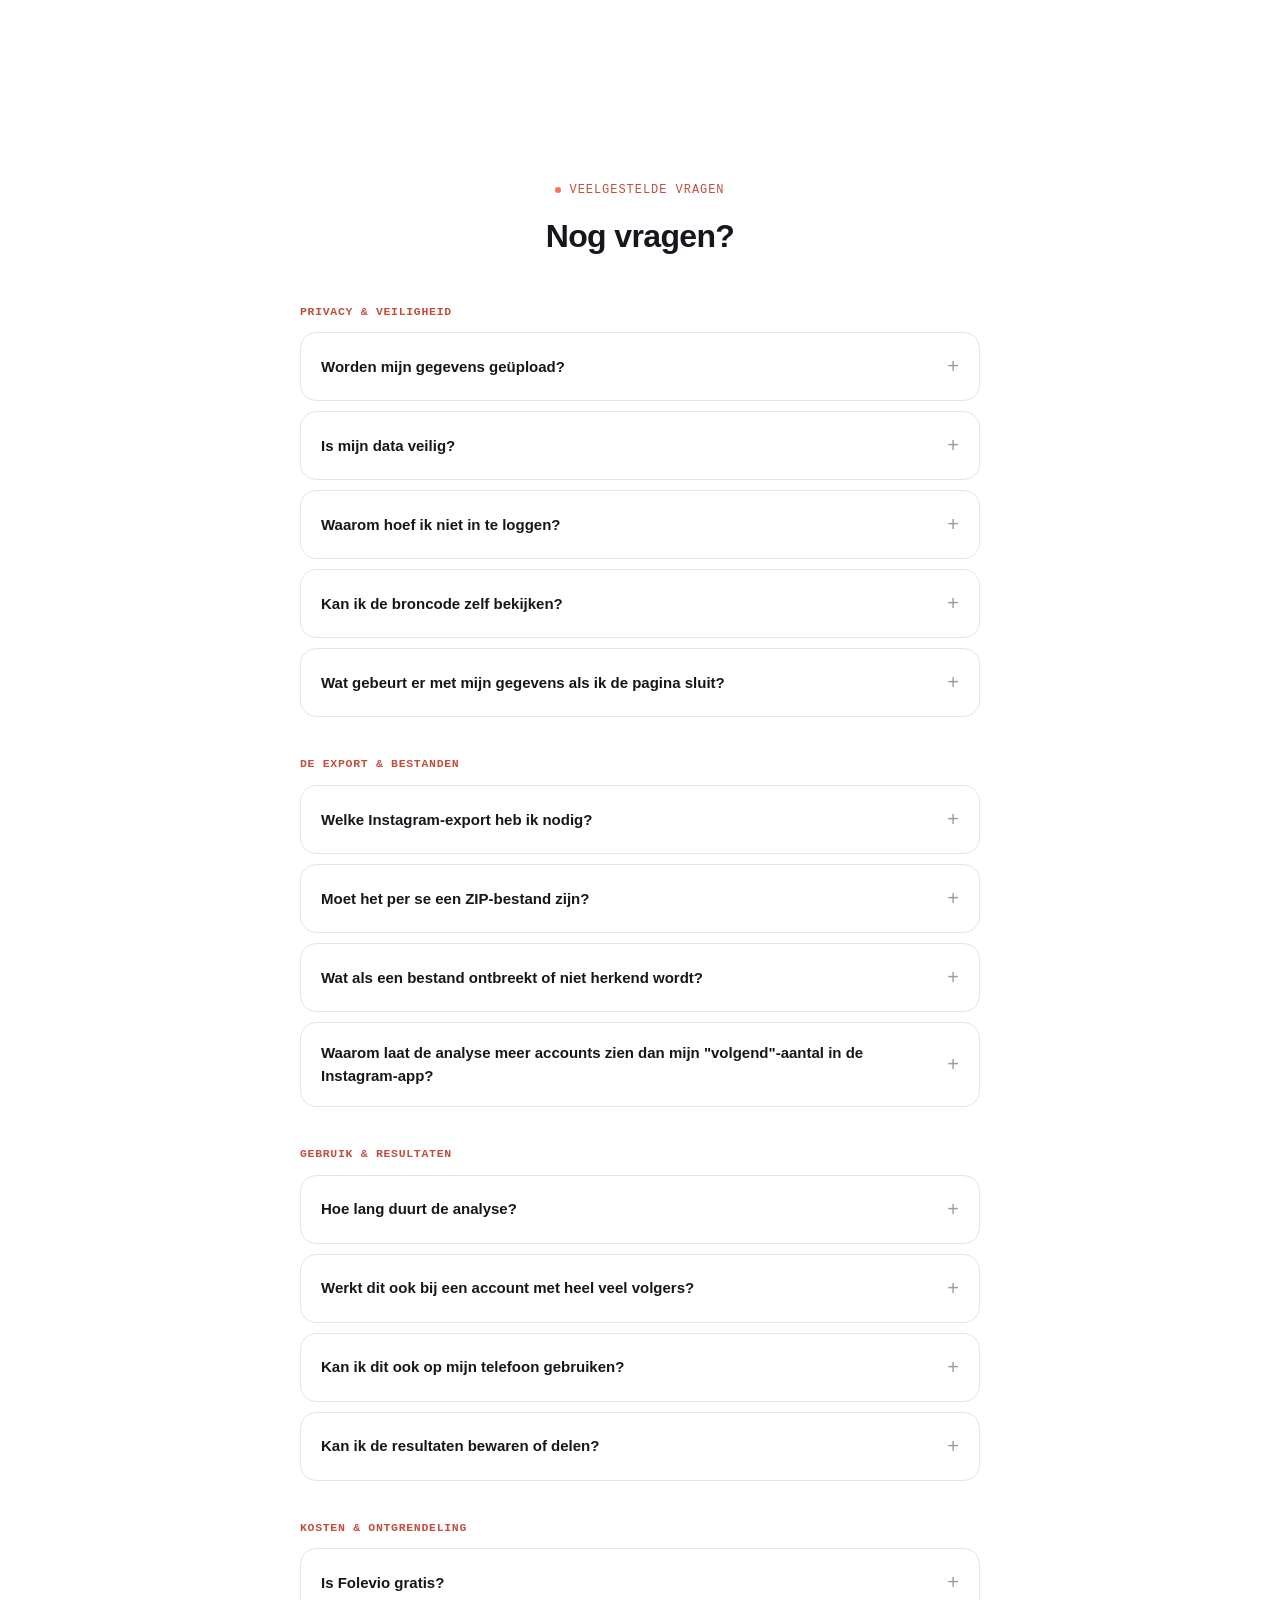
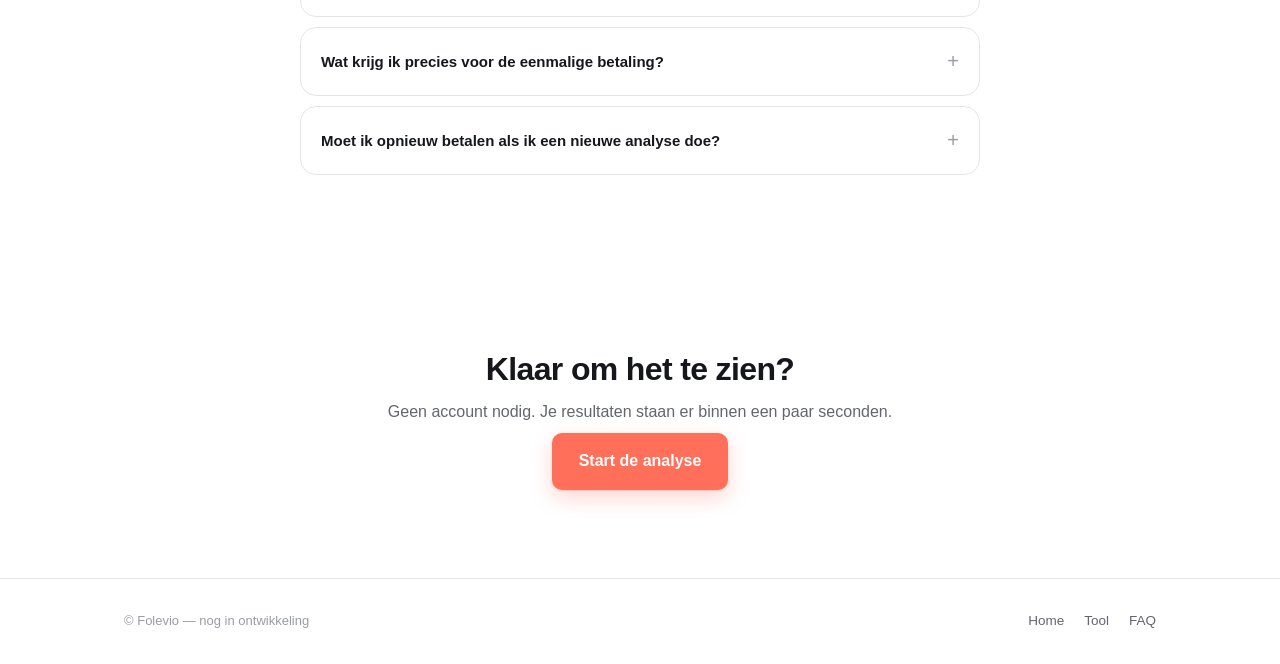
==== commit 85ceffa9: "new: faq" ====
--- a/index.html
+++ b/index.html
@@ -192,34 +192,79 @@
         <h2>Nog vragen?</h2>
       </div>
       <div class="faq-list">
+
+        <div class="faq-category">Privacy &amp; veiligheid</div>
         <details class="faq-item">
           <summary>Worden mijn gegevens geüpload?</summary>
           <p>Nee. Je bestand wordt in je browser gelezen en verwerkt, met JavaScript dat lokaal draait. Er wordt niets naar een server gestuurd — Folevio heeft geen server die jouw gegevens ooit te zien krijgt.</p>
         </details>
         <details class="faq-item">
+          <summary>Is mijn data veilig?</summary>
+          <p>Je data verlaat je apparaat nooit, dus er is niets om te onderscheppen of te lekken.</p>
+        </details>
+        <details class="faq-item">
+          <summary>Waarom hoef ik niet in te loggen?</summary>
+          <p>Omdat Folevio niet rechtstreeks met Instagram praat. De tool leest alleen het exportbestand dat jij zelf al eerder bij Instagram hebt gedownload — daar is geen login voor nodig.</p>
+        </details>
+        <details class="faq-item">
+          <summary>Kan ik de broncode zelf bekijken?</summary>
+          <p>Ja. De volledige code van Folevio staat publiek op GitHub, zodat je (of iemand die het voor je kan beoordelen) precies kan nagaan dat er inderdaad niets wordt verstuurd of opgeslagen.</p>
+        </details>
+        <details class="faq-item">
+          <summary>Wat gebeurt er met mijn gegevens als ik de pagina sluit?</summary>
+          <p>Alles verdwijnt automatisch. Er wordt niets op je apparaat bewaard — geen lokale opslag, geen cache van je gegevens. Sluit of ververs je de pagina, dan is alles weg. Binnen de tool kun je dit ook zelf op elk moment forceren via "Alles wissen uit het geheugen".</p>
+        </details>
+
+        <div class="faq-category">De export &amp; bestanden</div>
+        <details class="faq-item">
+          <summary>Welke Instagram-export heb ik nodig?</summary>
+          <p>De officiële export die je zelf bij Instagram aanvraagt (Instellingen → Accountcentrum → Jouw informatie en rechten → Info downloaden). Zowel de JSON- als de HTML-versie werken.</p>
+        </details>
+        <details class="faq-item">
+          <summary>Moet het per se een ZIP-bestand zijn?</summary>
+          <p>Dat is de simpelste en aanbevolen manier, maar niet de enige. Heb je je export al zelf uitgepakt, dan kun je ook de losse bestanden (of de hele map) rechtstreeks selecteren — de tool herkent zelf wat erin zit.</p>
+        </details>
+        <details class="faq-item">
+          <summary>Wat als een bestand ontbreekt of niet herkend wordt?</summary>
+          <p>Dan laat de tool precies zien wat er al wel gevonden is en wat nog ontbreekt, met de mogelijkheid om alleen het ontbrekende bestand toe te voegen — je hoeft niet opnieuw te beginnen.</p>
+        </details>
+        <details class="faq-item">
+          <summary>Waarom laat de analyse meer accounts zien dan mijn "volgend"-aantal in de Instagram-app?</summary>
+          <p>Dat komt door accounts die inmiddels permanent verwijderd zijn. Instagram haalt zulke accounts uit het aantal dat je live in de app ziet, maar in je officiële exportbestand blijven ze gewoon staan. Deze accounts tellen in de analyse dus wél mee, ook al zie je ze niet meer terug in de app zelf.</p>
+        </details>
+
+        <div class="faq-category">Gebruik &amp; resultaten</div>
+        <details class="faq-item">
+          <summary>Hoe lang duurt de analyse?</summary>
+          <p>Meestal een paar seconden. Bij een heel grote export (tienduizenden volgers) kan het inlezen iets langer duren, maar alles blijft binnen je eigen browser gebeuren.</p>
+        </details>
+        <details class="faq-item">
+          <summary>Werkt dit ook bij een account met heel veel volgers?</summary>
+          <p>Ja — getest tot 100.000 volgers, inclusief exports die Instagram zelf al in tientallen losse bestanden opsplitst. De tool voegt die automatisch samen.</p>
+        </details>
+        <details class="faq-item">
+          <summary>Kan ik dit ook op mijn telefoon gebruiken?</summary>
+          <p>Ja, Folevio is in de eerste plaats voor mobiel gebouwd en getest, naast desktop.</p>
+        </details>
+        <details class="faq-item">
+          <summary>Kan ik de resultaten bewaren of delen?</summary>
+          <p>Ja, na het ontgrendelen kun je de volledige lijst exporteren als PDF (met klikbare profiellinks) of als CSV-bestand.</p>
+        </details>
+
+        <div class="faq-category">Kosten &amp; ontgrendeling</div>
+        <details class="faq-item">
           <summary>Is Folevio gratis?</summary>
           <p>De momentopname (aantallen en een voorproefje) is gratis. De volledige lijst ontgrendel je met een eenmalige betaling per analyse.</p>
         </details>
         <details class="faq-item">
-          <summary>Welke Instagram-export heb ik nodig?</summary>
-          <p>De officiële export die je zelf bij Instagram aanvraagt (Instellingen → Accountcentrum → Jouw informatie en rechten → Info downloaden). Zowel de JSON- als de HTML-versie werken.</p>
-        </details>
-        <details class="faq-item">
-          <summary>Hoe lang duurt de analyse?</summary>
-          <p>Meestal een paar seconden. Bij een heel grote export (tienduizenden volgers) kan het inlezen iets langer duren, maar alles blijft binnen je eigen browser gebeuren.</p>
-        </details>
-        <details class="faq-item">
-          <summary>Waarom hoef ik niet in te loggen?</summary>
-          <p>Omdat Folevio niet rechtstreeks met Instagram praat. De tool leest alleen het exportbestand dat jij zelf al eerder bij Instagram hebt gedownload — daar is geen login voor nodig.</p>
-        </details>
-        <details class="faq-item">
-          <summary>Is mijn data veilig?</summary>
-          <p>Je data verlaat je apparaat nooit, dus er is niets om te onderscheppen of te lekken. De broncode van Folevio is bovendien openbaar in te zien.</p>
-        </details>
-        <details class="faq-item">
-          <summary>Waarom laat de analyse meer accounts zien dan mijn "volgend"-aantal in de Instagram-app?</summary>
-          <p>Dat komt door accounts die inmiddels permanent verwijderd zijn. Instagram haalt zulke accounts uit het aantal dat je live in de app ziet, maar in je officiële exportbestand blijven ze gewoon staan. Deze accounts tellen in de analyse dus wél mee, ook al zie je ze niet meer terug in de app zelf.</p>
-        </details>
+          <summary>Wat krijg ik precies voor de eenmalige betaling?</summary>
+          <p>De volledige lijst van accounts die jou niet terugvolgen, plus het omgekeerde overzicht (wie jij niet terugvolgt), inclusief doorzoeken en exporteren.</p>
+        </details>
+        <details class="faq-item">
+          <summary>Moet ik opnieuw betalen als ik een nieuwe analyse doe?</summary>
+          <p>Ja, één betaling geldt voor één momentopname. Start je een volledig nieuwe analyse (bijvoorbeeld later, met een vernieuwde export), dan ontgrendel je die apart.</p>
+        </details>
+
       </div>
     </div>
   </section>
--- a/styles.css
+++ b/styles.css
@@ -401,6 +401,16 @@
 /* ---------- FAQ ---------- */
 
 .faq-list{max-width:680px;margin:0 auto;display:flex;flex-direction:column;gap:10px;}
+.faq-category{
+  font-family:var(--font-mono);
+  font-size:11.5px;
+  font-weight:700;
+  letter-spacing:.06em;
+  text-transform:uppercase;
+  color:var(--coral-deep);
+  margin:28px 0 2px;
+}
+.faq-category:first-child{margin-top:0;}
 .faq-item{
   border:1px solid var(--border);
   border-radius:var(--radius-md);
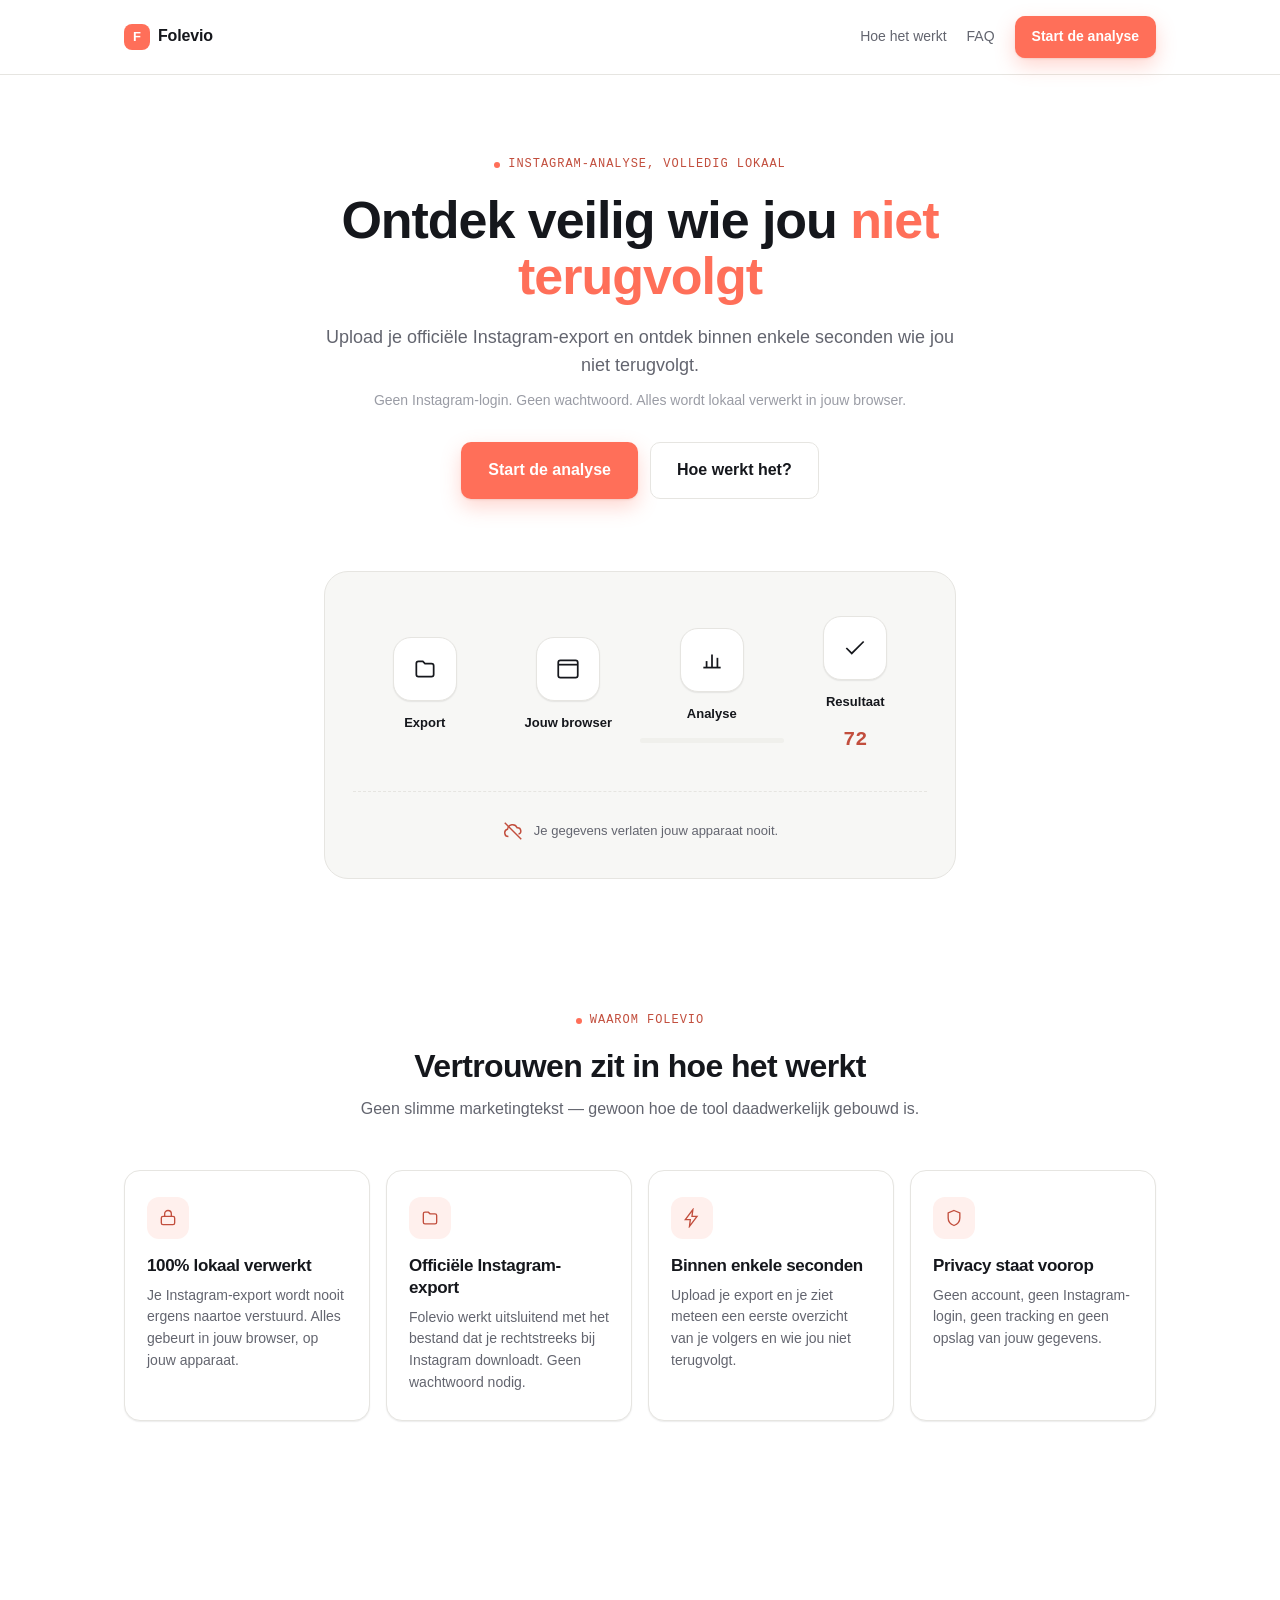
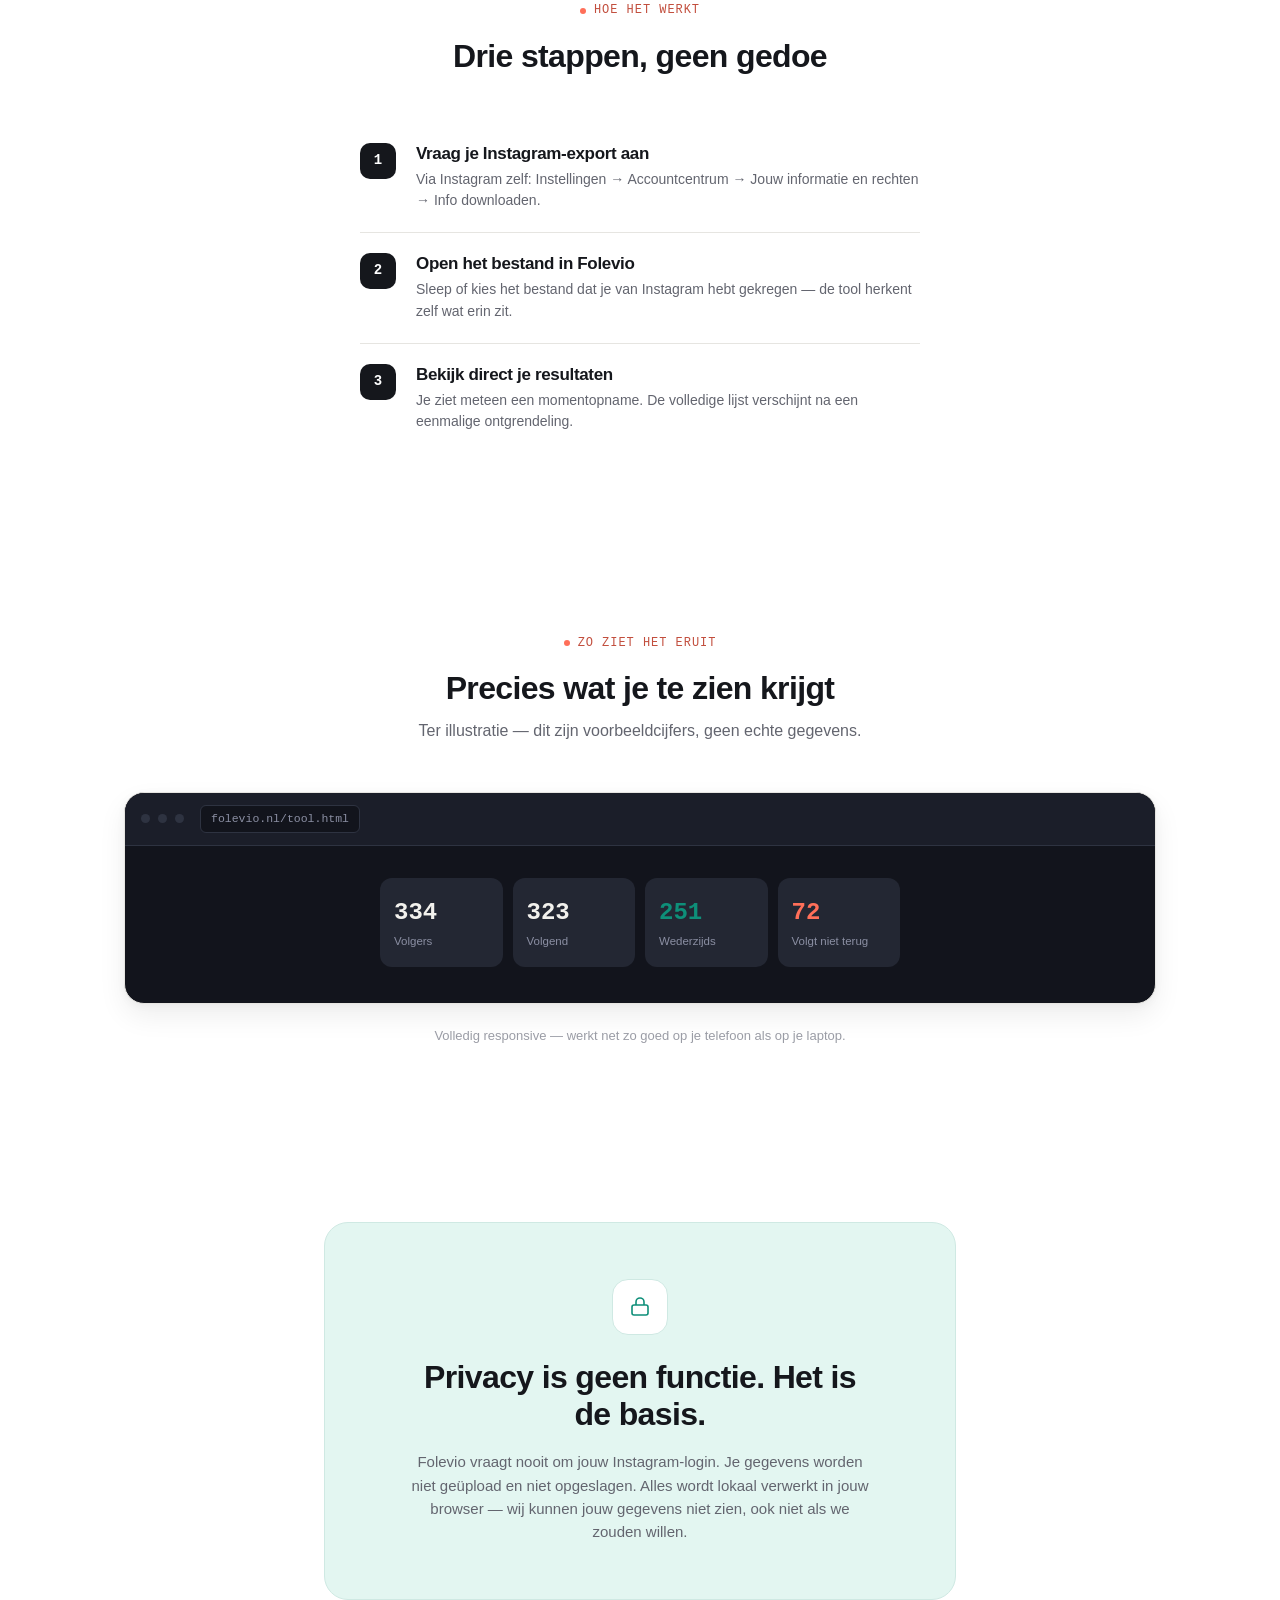
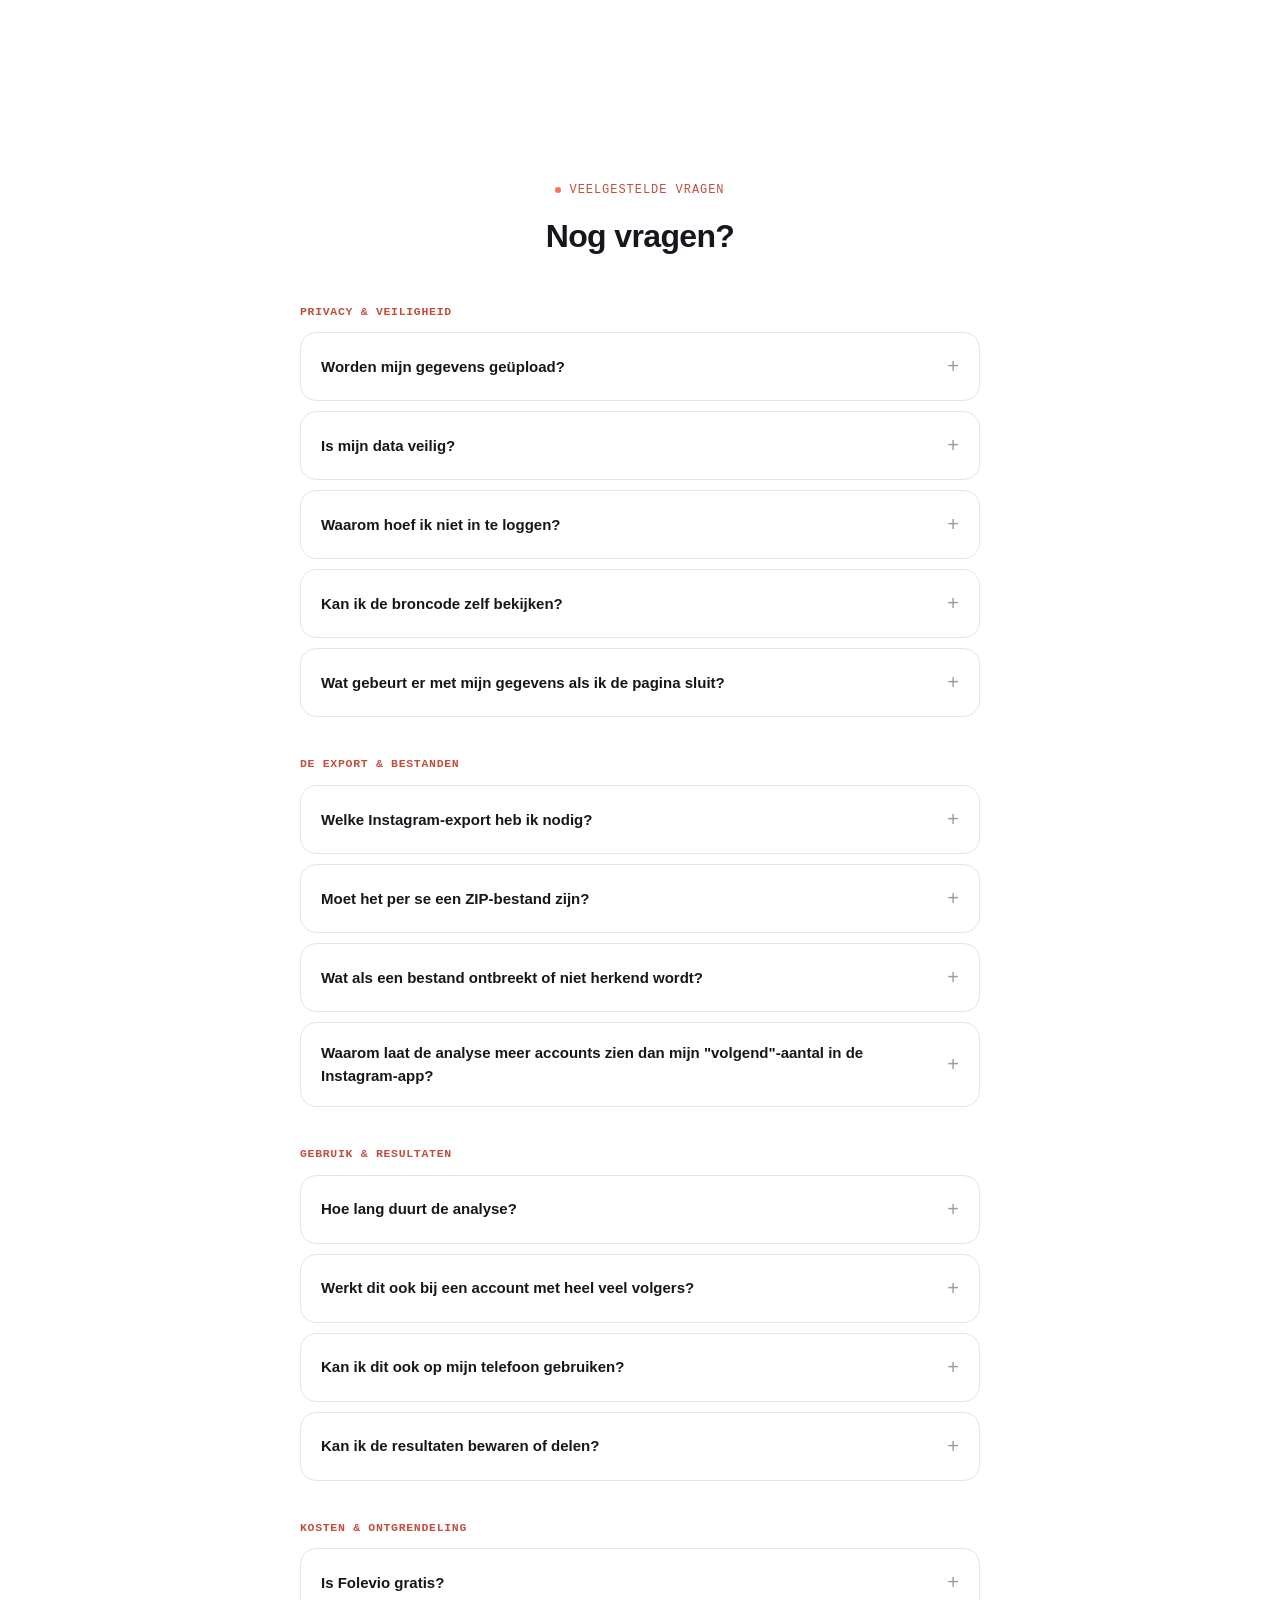
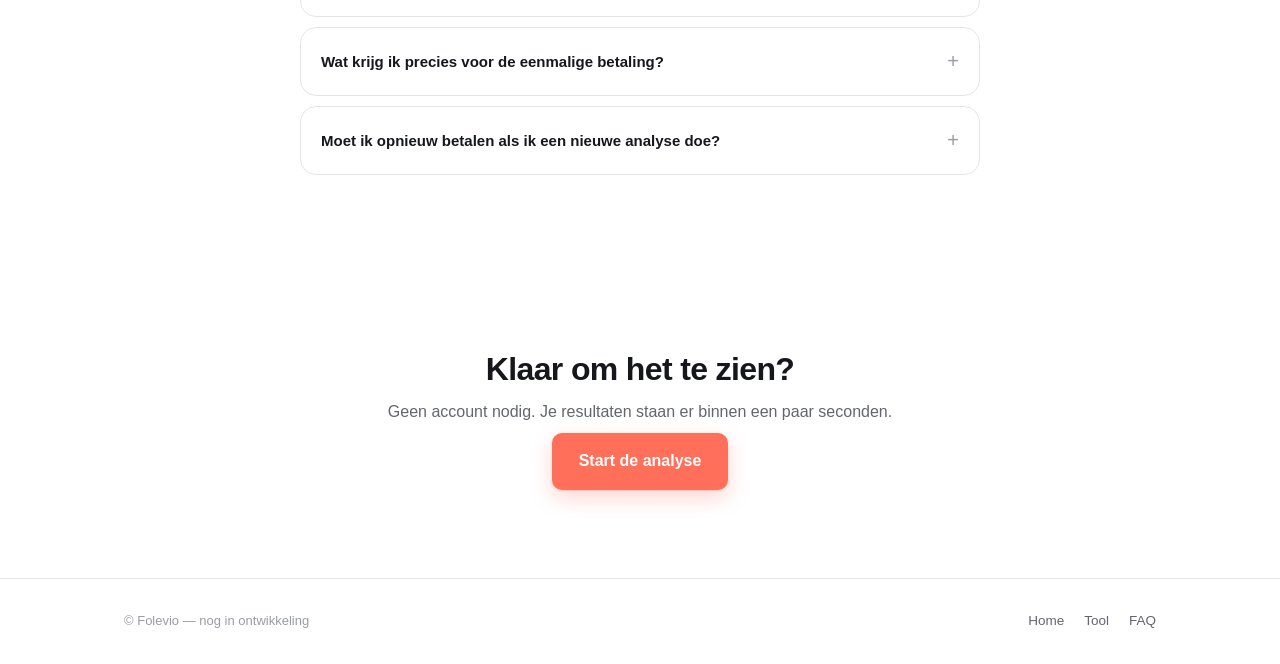
==== commit ffd62285: "fix: animation" ====
--- a/index.html
+++ b/index.html
@@ -40,7 +40,6 @@
 
       <div class="flow">
         <div class="flow-steps">
-          <div class="flow-dot" aria-hidden="true"></div>
           <div class="flow-node">
             <div class="flow-icon">
               <svg viewBox="0 0 24 24" fill="none" stroke="currentColor" stroke-width="1.6"><path d="M4 7a2 2 0 0 1 2-2h4l2 2h6a2 2 0 0 1 2 2v8a2 2 0 0 1-2 2H6a2 2 0 0 1-2-2V7z"/></svg>
--- a/styles.css
+++ b/styles.css
@@ -179,39 +179,6 @@
   max-width:640px;margin:0 auto;
 }
 
-/* Bolletje dat van icoon naar icoon "tikt" (korte pauze bij elk icoon,
-   geen vloeiende doorlopende beweging) i.p.v. continu te glijden. */
-.flow-dot{
-  position:absolute;
-  top:26px;left:56px;right:56px;
-  height:10px;
-  z-index:1;
-  animation:travel-tick 6s ease-in-out infinite;
-  animation-play-state:paused;
-  will-change:transform;
-}
-.flow-dot::before{
-  content:"";
-  position:absolute;
-  top:0;left:0;
-  width:10px;height:10px;border-radius:50%;
-  background:var(--coral);
-  box-shadow:0 0 0 4px var(--coral-dim);
-}
-@keyframes travel-tick{
-  0%{ transform:translateX(calc(12.5% - 5px)); opacity:0; }
-  6%{ transform:translateX(calc(12.5% - 5px)); opacity:1; }
-  22%{ transform:translateX(calc(12.5% - 5px)); opacity:1; }
-  30%{ transform:translateX(calc(37.5% - 5px)); opacity:1; }
-  47%{ transform:translateX(calc(37.5% - 5px)); opacity:1; }
-  55%{ transform:translateX(calc(62.5% - 5px)); opacity:1; }
-  72%{ transform:translateX(calc(62.5% - 5px)); opacity:1; }
-  80%{ transform:translateX(calc(87.5% - 5px)); opacity:1; }
-  96%{ transform:translateX(calc(87.5% - 5px)); opacity:1; }
-  98%{ opacity:0; }
-  100%{ transform:translateX(calc(12.5% - 5px)); opacity:0; }
-}
-
 .flow-node{
   position:relative;z-index:2;
   flex:1;
@@ -226,21 +193,20 @@
   box-shadow:var(--shadow-sm);
   animation:step-highlight 6s ease-in-out infinite;
   animation-play-state:paused;
-  will-change:transform;
-}
-.flow-icon svg{width:26px;height:26px;color:var(--text);transition:color .15s ease;}
+}
+.flow-icon svg{width:26px;height:26px;color:var(--text);}
 .flow-label{font-size:13px;font-weight:600;color:var(--text);}
 
-/* Zelfde 6s-ritme als het bolletje hierboven, zodat elk icoon oplicht
-   precies op het moment dat het bolletje er aankomt. */
+/* Elk icoon licht om de beurt op (rand + gloed, geen formaatverandering),
+   identiek op elk schermformaat. */
 .flow-node:nth-child(1) .flow-icon{animation-delay:0s;}
 .flow-node:nth-child(2) .flow-icon{animation-delay:1.5s;}
 .flow-node:nth-child(3) .flow-icon{animation-delay:3s;}
 .flow-node:nth-child(4) .flow-icon{animation-delay:4.5s;}
 
 @keyframes step-highlight{
-  0%,92%,100%{border-color:var(--border);box-shadow:var(--shadow-sm);transform:scale(1);}
-  4%,18%{border-color:var(--coral);box-shadow:0 0 0 5px var(--coral-dim);transform:scale(1.06);}
+  0%,92%,100%{border-color:var(--border);box-shadow:var(--shadow-sm);}
+  4%,18%{border-color:var(--coral);box-shadow:0 0 0 5px var(--coral-dim);}
 }
 
 .flow-progress{
@@ -276,7 +242,6 @@
 }
 .flow-nocloud svg{width:22px;height:22px;color:var(--coral-deep);flex:none;}
 
-.flow.in-view .flow-dot,
 .flow.in-view .flow-icon,
 .flow.in-view .flow-progress-fill{
   animation-play-state:running;
@@ -285,12 +250,11 @@
 @media (max-width:640px){
   .flow{padding:32px 18px 28px;}
   .flow-steps{flex-direction:column;gap:26px;}
-  .flow-dot{display:none;}
   .flow-icon{width:52px;height:52px;}
 }
 
 @media (prefers-reduced-motion: reduce){
-  .flow-dot,.flow-icon,.flow-progress-fill{animation:none;}
+  .flow-icon,.flow-progress-fill{animation:none;}
   .flow-progress-fill{transform:scaleX(.7);}
 }
 
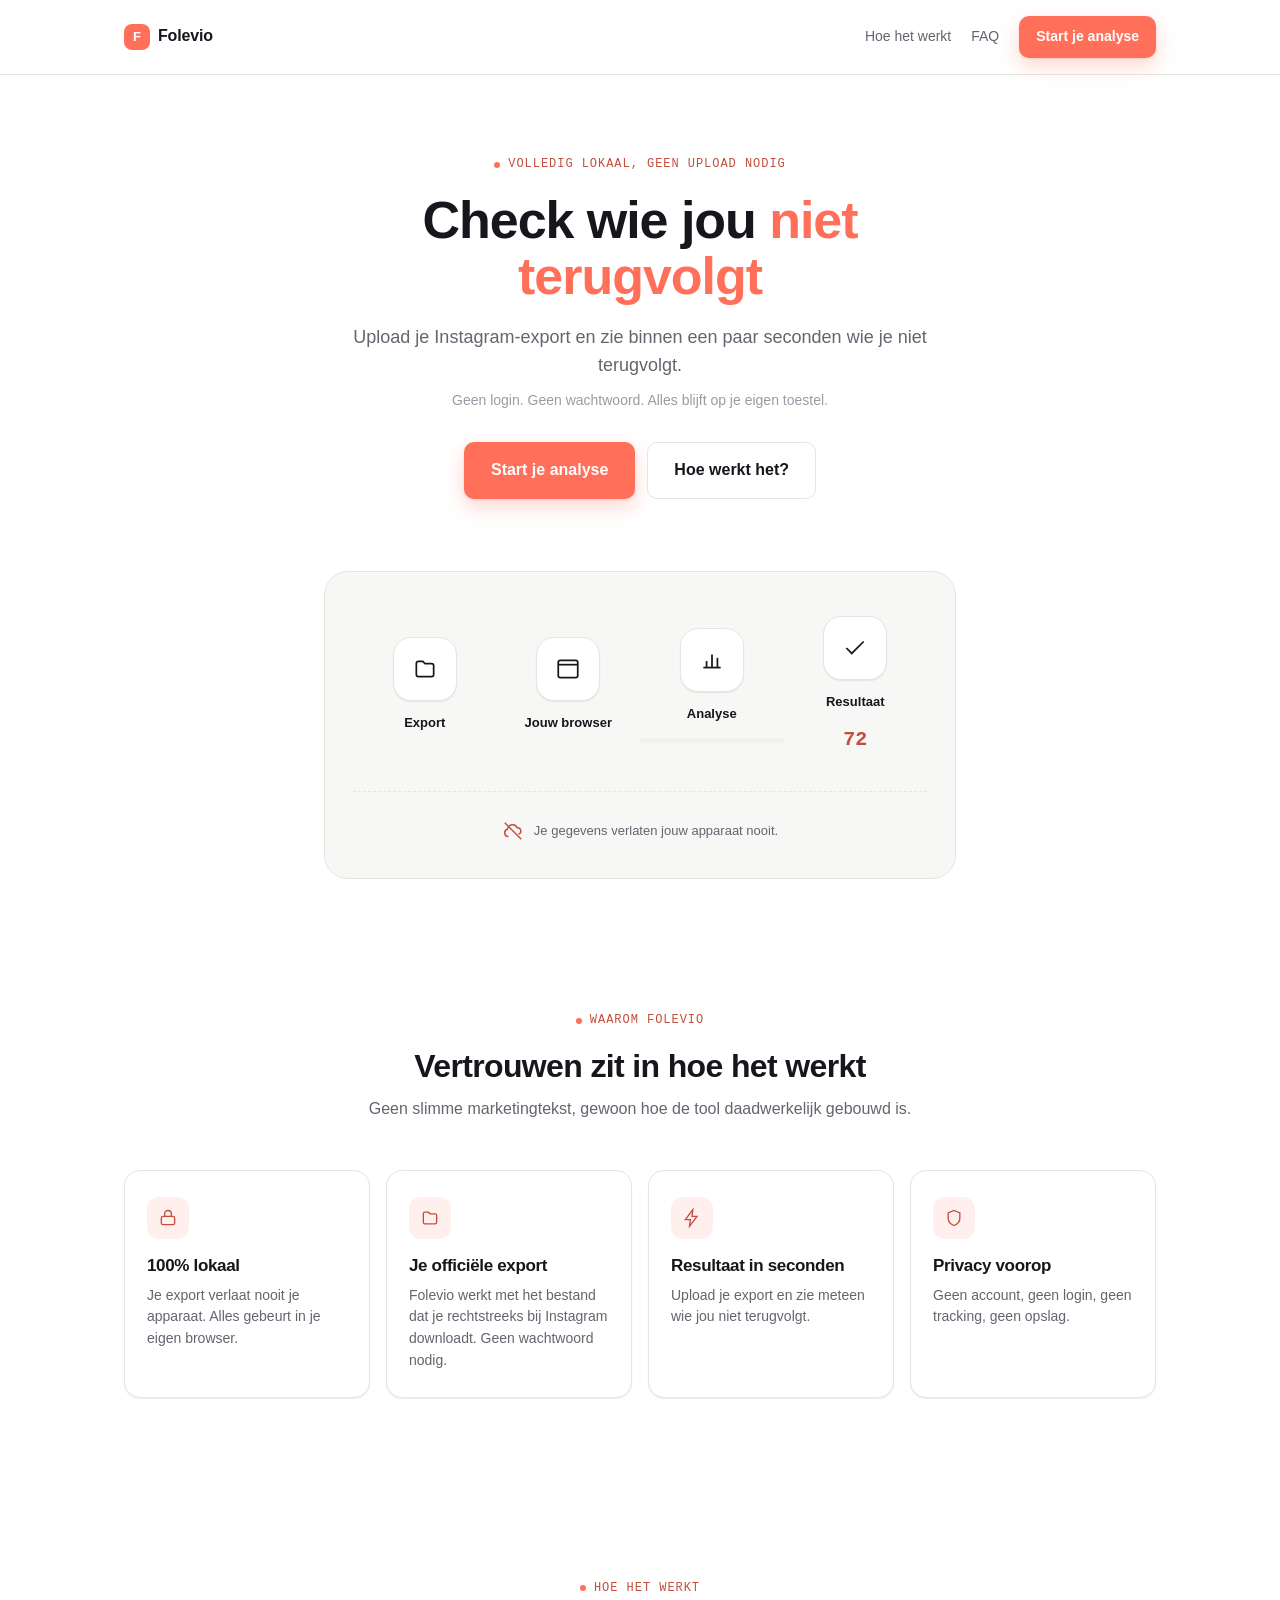
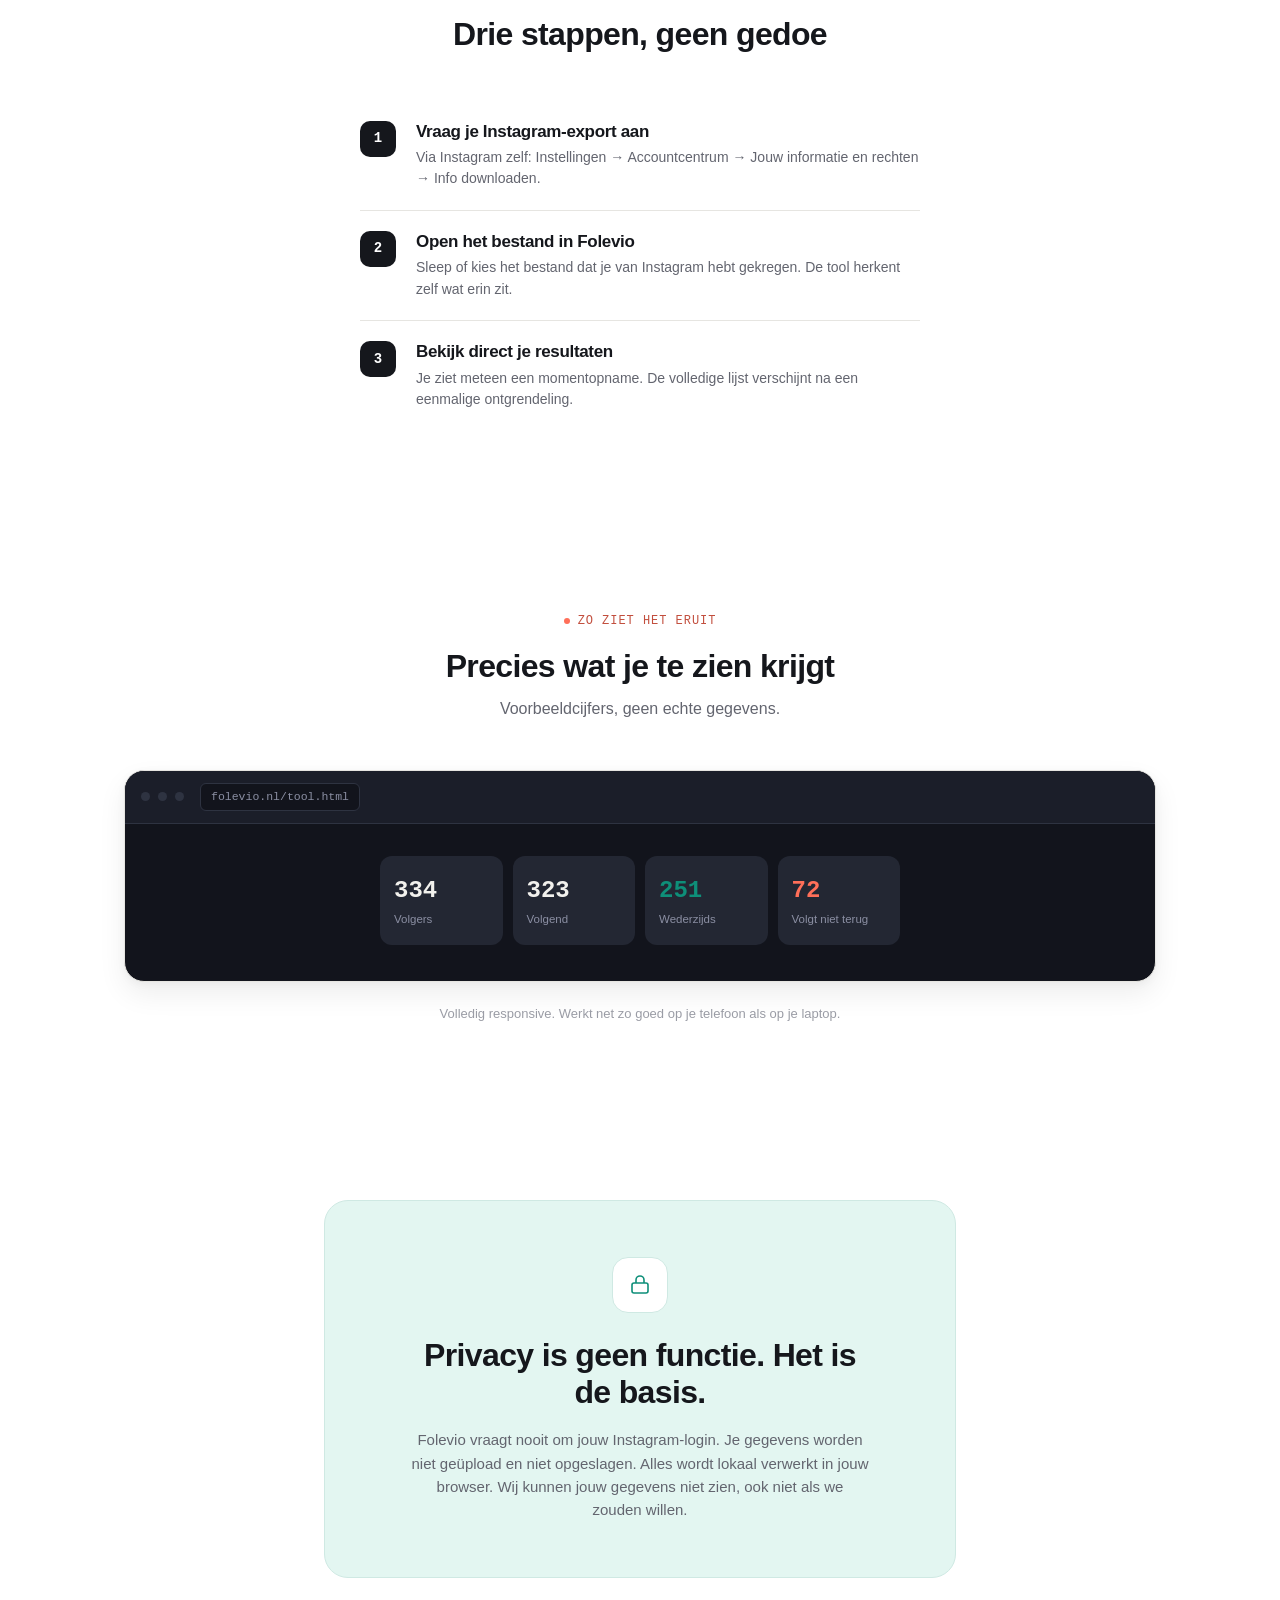
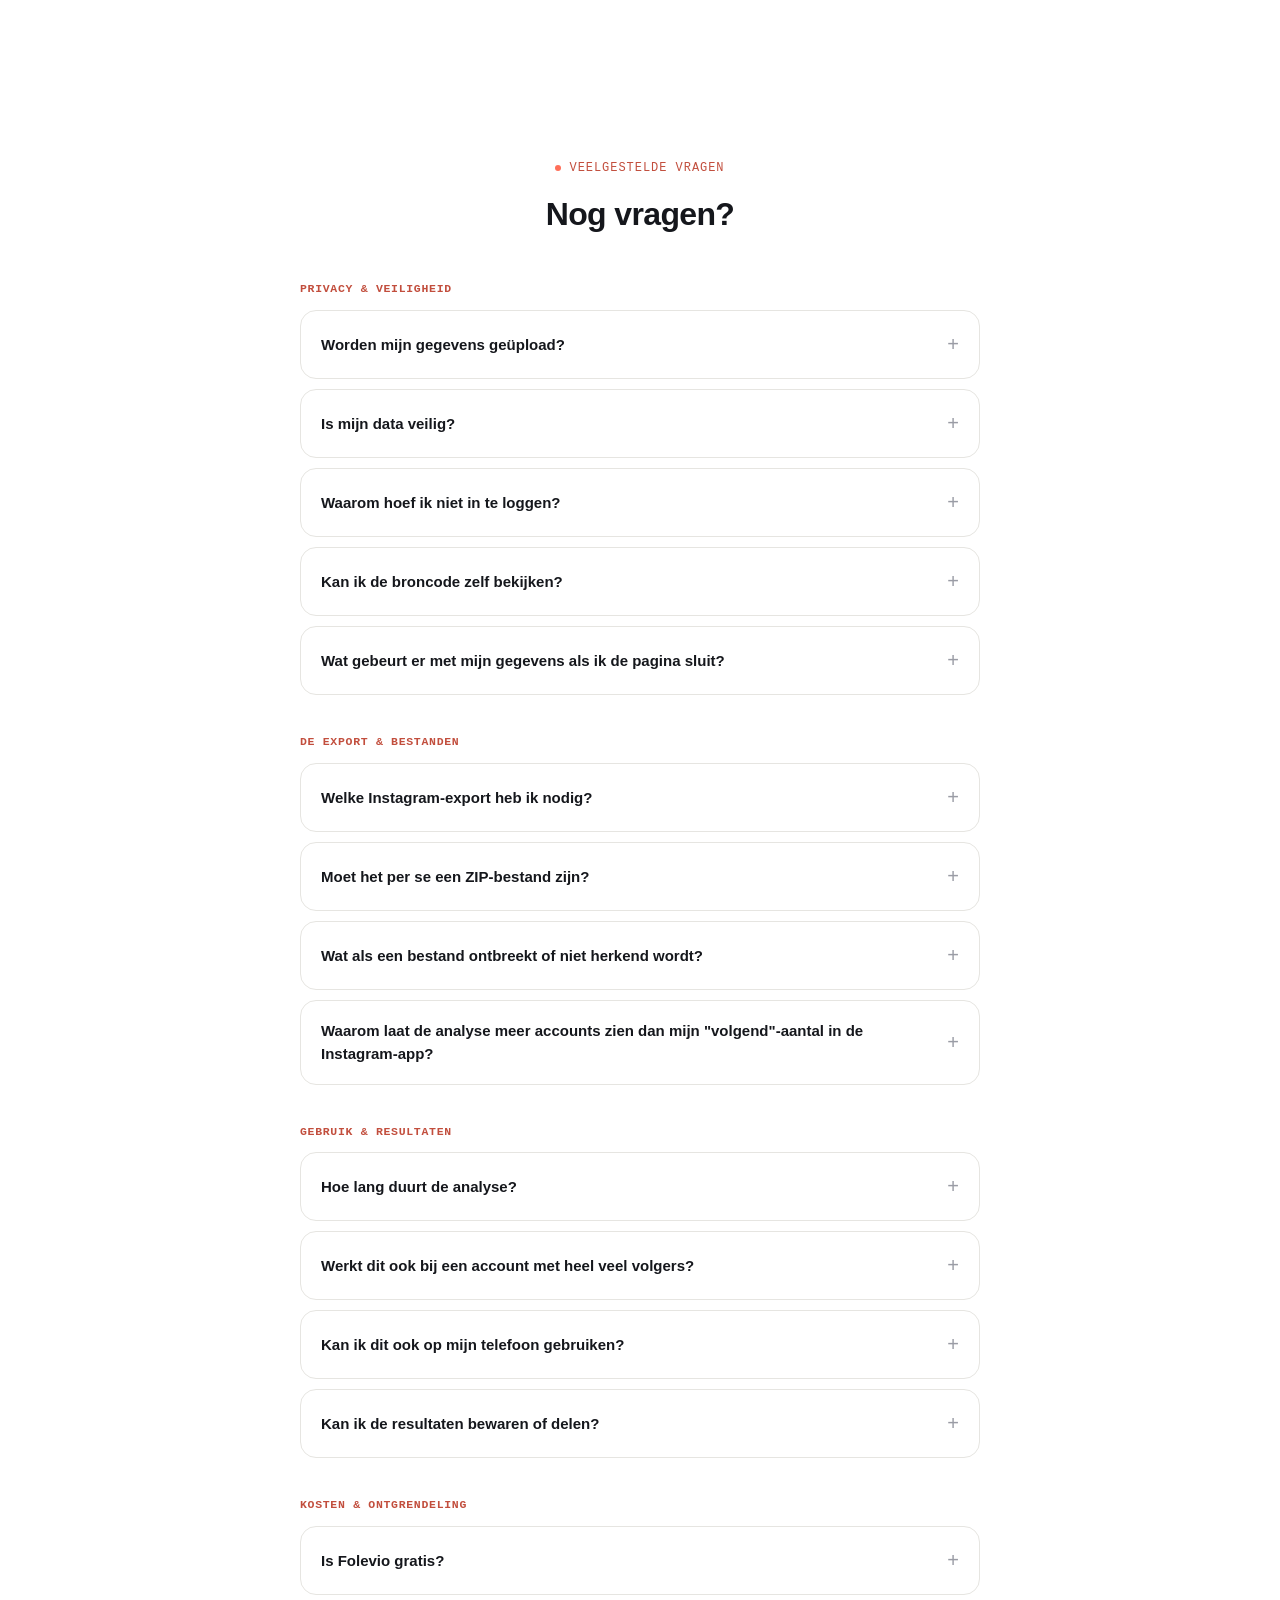
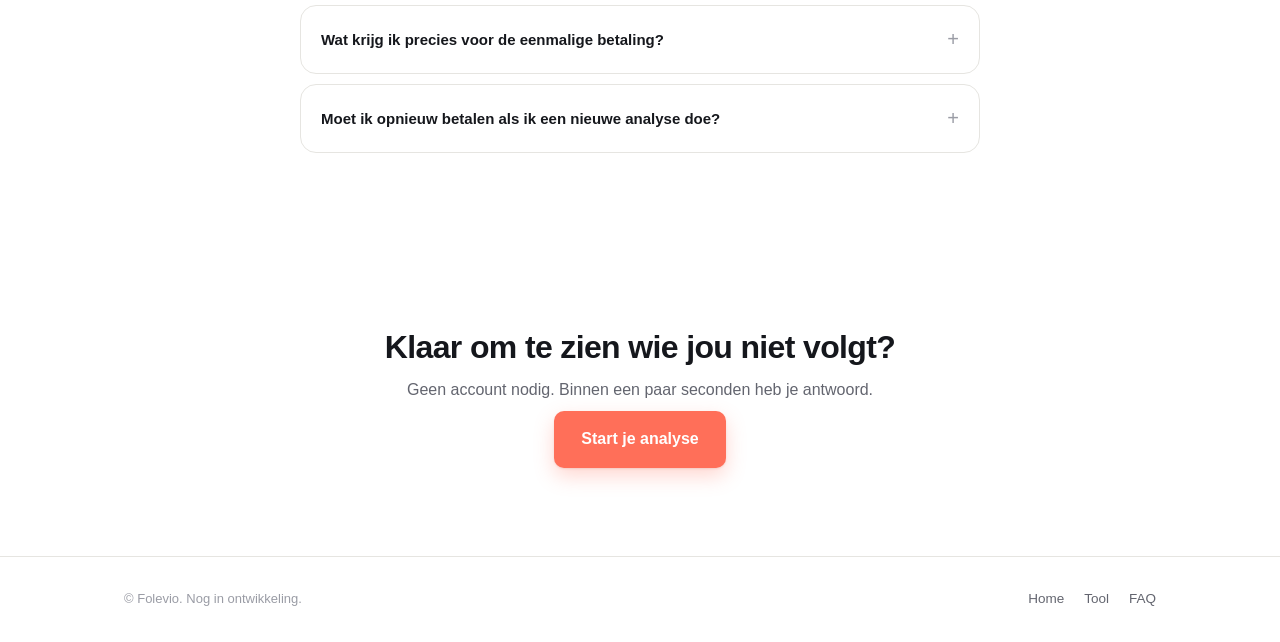
==== commit 889e67df: "new: text" ====
--- a/index.html
+++ b/index.html
@@ -3,7 +3,7 @@
 <head>
 <meta charset="UTF-8">
 <meta name="viewport" content="width=device-width, initial-scale=1.0">
-<title>Folevio — Ontdek veilig wie jou niet terugvolgt op Instagram</title>
+<title>Folevio | Check wie jou niet terugvolgt op Instagram</title>
 <meta name="description" content="Upload je officiële Instagram-export en ontdek binnen enkele seconden wie jou niet terugvolgt. Geen login, geen wachtwoord, alles lokaal in je browser.">
 <link rel="stylesheet" href="styles.css">
 </head>
@@ -15,7 +15,7 @@
     <div class="nav-actions">
       <a href="#hoe-het-werkt" class="nav-link">Hoe het werkt</a>
       <a href="#faq" class="nav-link">FAQ</a>
-      <a href="tool.html" class="btn btn-primary" style="padding:9px 16px;font-size:14px;">Start de analyse</a>
+      <a href="tool.html" class="btn btn-primary" style="padding:9px 16px;font-size:14px;">Start je analyse</a>
     </div>
   </div>
 </nav>
@@ -24,17 +24,16 @@
 
   <section class="hero">
     <div class="wrap hero-inner">
-      <span class="eyebrow">Instagram-analyse, volledig lokaal</span>
-      <h1>Ontdek veilig wie jou <span class="accent">niet terugvolgt</span></h1>
+      <span class="eyebrow">Volledig lokaal, geen upload nodig</span>
+      <h1>Check wie jou <span class="accent">niet terugvolgt</span></h1>
       <p class="hero-sub">
-        Upload je officiële Instagram-export en ontdek binnen enkele seconden
-        wie jou niet terugvolgt.
+        Upload je Instagram-export en zie binnen een paar seconden wie je niet terugvolgt.
       </p>
       <p class="hero-sub-fine">
-        Geen Instagram-login. Geen wachtwoord. Alles wordt lokaal verwerkt in jouw browser.
+        Geen login. Geen wachtwoord. Alles blijft op je eigen toestel.
       </p>
       <div class="hero-actions">
-        <a href="tool.html" class="btn btn-primary btn-lg">Start de analyse</a>
+        <a href="tool.html" class="btn btn-primary btn-lg">Start je analyse</a>
         <a href="#hoe-het-werkt" class="btn btn-ghost btn-lg">Hoe werkt het?</a>
       </div>
 
@@ -84,28 +83,28 @@
       <div class="section-head">
         <span class="eyebrow">Waarom Folevio</span>
         <h2>Vertrouwen zit in hoe het werkt</h2>
-        <p>Geen slimme marketingtekst — gewoon hoe de tool daadwerkelijk gebouwd is.</p>
+        <p>Geen slimme marketingtekst, gewoon hoe de tool daadwerkelijk gebouwd is.</p>
       </div>
       <div class="trust-grid">
         <div class="trust-card">
           <div class="trust-icon"><svg viewBox="0 0 24 24" fill="none" stroke="currentColor" stroke-width="1.6"><rect x="4" y="10" width="16" height="10" rx="2"/><path d="M8 10V7a4 4 0 0 1 8 0v3"/></svg></div>
-          <h3>100% lokaal verwerkt</h3>
-          <p>Je Instagram-export wordt nooit ergens naartoe verstuurd. Alles gebeurt in jouw browser, op jouw apparaat.</p>
+          <h3>100% lokaal</h3>
+          <p>Je export verlaat nooit je apparaat. Alles gebeurt in je eigen browser.</p>
         </div>
         <div class="trust-card">
           <div class="trust-icon"><svg viewBox="0 0 24 24" fill="none" stroke="currentColor" stroke-width="1.6"><path d="M4 7a2 2 0 0 1 2-2h4l2 2h6a2 2 0 0 1 2 2v8a2 2 0 0 1-2 2H6a2 2 0 0 1-2-2V7z"/></svg></div>
-          <h3>Officiële Instagram-export</h3>
-          <p>Folevio werkt uitsluitend met het bestand dat je rechtstreeks bij Instagram downloadt. Geen wachtwoord nodig.</p>
+          <h3>Je officiële export</h3>
+          <p>Folevio werkt met het bestand dat je rechtstreeks bij Instagram downloadt. Geen wachtwoord nodig.</p>
         </div>
         <div class="trust-card">
           <div class="trust-icon"><svg viewBox="0 0 24 24" fill="none" stroke="currentColor" stroke-width="1.6"><path d="M13 2 4 14h6l-1 8 9-12h-6l1-8z"/></svg></div>
-          <h3>Binnen enkele seconden</h3>
-          <p>Upload je export en je ziet meteen een eerste overzicht van je volgers en wie jou niet terugvolgt.</p>
+          <h3>Resultaat in seconden</h3>
+          <p>Upload je export en zie meteen wie jou niet terugvolgt.</p>
         </div>
         <div class="trust-card">
           <div class="trust-icon"><svg viewBox="0 0 24 24" fill="none" stroke="currentColor" stroke-width="1.6"><path d="M12 3l7 3v6c0 4.5-3 7.5-7 9-4-1.5-7-4.5-7-9V6l7-3z"/></svg></div>
-          <h3>Privacy staat voorop</h3>
-          <p>Geen account, geen Instagram-login, geen tracking en geen opslag van jouw gegevens.</p>
+          <h3>Privacy voorop</h3>
+          <p>Geen account, geen login, geen tracking, geen opslag.</p>
         </div>
       </div>
     </div>
@@ -129,7 +128,7 @@
           <span class="step-num">2</span>
           <div class="step-body">
             <h3>Open het bestand in Folevio</h3>
-            <p>Sleep of kies het bestand dat je van Instagram hebt gekregen — de tool herkent zelf wat erin zit.</p>
+            <p>Sleep of kies het bestand dat je van Instagram hebt gekregen. De tool herkent zelf wat erin zit.</p>
           </div>
         </div>
         <div class="step-row">
@@ -148,7 +147,7 @@
       <div class="section-head">
         <span class="eyebrow">Zo ziet het eruit</span>
         <h2>Precies wat je te zien krijgt</h2>
-        <p>Ter illustratie — dit zijn voorbeeldcijfers, geen echte gegevens.</p>
+        <p>Voorbeeldcijfers, geen echte gegevens.</p>
       </div>
       <div class="preview-frame">
         <div class="preview-chrome">
@@ -164,7 +163,7 @@
           </div>
         </div>
       </div>
-      <p class="preview-caption">Volledig responsive — werkt net zo goed op je telefoon als op je laptop.</p>
+      <p class="preview-caption">Volledig responsive. Werkt net zo goed op je telefoon als op je laptop.</p>
     </div>
   </section>
 
@@ -178,7 +177,7 @@
         <p>
           Folevio vraagt nooit om jouw Instagram-login. Je gegevens worden niet
           geüpload en niet opgeslagen. Alles wordt lokaal verwerkt in jouw
-          browser — wij kunnen jouw gegevens niet zien, ook niet als we zouden willen.
+          browser. Wij kunnen jouw gegevens niet zien, ook niet als we zouden willen.
         </p>
       </div>
     </div>
@@ -195,73 +194,73 @@
         <div class="faq-category">Privacy &amp; veiligheid</div>
         <details class="faq-item">
           <summary>Worden mijn gegevens geüpload?</summary>
-          <p>Nee. Je bestand wordt in je browser gelezen en verwerkt, met JavaScript dat lokaal draait. Er wordt niets naar een server gestuurd — Folevio heeft geen server die jouw gegevens ooit te zien krijgt.</p>
+          <p>Nee. Je bestand wordt gelezen en verwerkt in je eigen browser, met JavaScript dat lokaal draait. Er gaat niets naar een server. Folevio heeft geen server die je gegevens ooit te zien krijgt.</p>
         </details>
         <details class="faq-item">
           <summary>Is mijn data veilig?</summary>
-          <p>Je data verlaat je apparaat nooit, dus er is niets om te onderscheppen of te lekken.</p>
+          <p>Je data verlaat je apparaat nooit, dus er is niets te onderscheppen of te lekken.</p>
         </details>
         <details class="faq-item">
           <summary>Waarom hoef ik niet in te loggen?</summary>
-          <p>Omdat Folevio niet rechtstreeks met Instagram praat. De tool leest alleen het exportbestand dat jij zelf al eerder bij Instagram hebt gedownload — daar is geen login voor nodig.</p>
+          <p>Folevio praat niet met Instagram zelf. De tool leest alleen het exportbestand dat jij al hebt gedownload. Daar is geen login voor nodig.</p>
         </details>
         <details class="faq-item">
           <summary>Kan ik de broncode zelf bekijken?</summary>
-          <p>Ja. De volledige code van Folevio staat publiek op GitHub, zodat je (of iemand die het voor je kan beoordelen) precies kan nagaan dat er inderdaad niets wordt verstuurd of opgeslagen.</p>
+          <p>Ja. De volledige code van Folevio staat publiek op GitHub. Jij, of iemand die het voor je kan beoordelen, kan precies nagaan dat er niets wordt verstuurd of opgeslagen.</p>
         </details>
         <details class="faq-item">
           <summary>Wat gebeurt er met mijn gegevens als ik de pagina sluit?</summary>
-          <p>Alles verdwijnt automatisch. Er wordt niets op je apparaat bewaard — geen lokale opslag, geen cache van je gegevens. Sluit of ververs je de pagina, dan is alles weg. Binnen de tool kun je dit ook zelf op elk moment forceren via "Alles wissen uit het geheugen".</p>
+          <p>Alles verdwijnt automatisch. Er wordt niets bewaard op je apparaat, geen lokale opslag, geen cache. Sluit of ververs je de pagina, dan is alles weg. Binnen de tool kun je dit ook zelf afdwingen via "Alles wissen uit het geheugen".</p>
         </details>
 
         <div class="faq-category">De export &amp; bestanden</div>
         <details class="faq-item">
           <summary>Welke Instagram-export heb ik nodig?</summary>
-          <p>De officiële export die je zelf bij Instagram aanvraagt (Instellingen → Accountcentrum → Jouw informatie en rechten → Info downloaden). Zowel de JSON- als de HTML-versie werken.</p>
+          <p>De officiële export die je zelf bij Instagram aanvraagt, via Instellingen → Accountcentrum → Jouw informatie en rechten → Info downloaden. Zowel de JSON- als de HTML-versie werken.</p>
         </details>
         <details class="faq-item">
           <summary>Moet het per se een ZIP-bestand zijn?</summary>
-          <p>Dat is de simpelste en aanbevolen manier, maar niet de enige. Heb je je export al zelf uitgepakt, dan kun je ook de losse bestanden (of de hele map) rechtstreeks selecteren — de tool herkent zelf wat erin zit.</p>
+          <p>Dat is de simpelste manier, maar niet de enige. Heb je je export al uitgepakt, dan kun je ook de losse bestanden of de hele map direct selecteren. De tool herkent zelf wat erin zit.</p>
         </details>
         <details class="faq-item">
           <summary>Wat als een bestand ontbreekt of niet herkend wordt?</summary>
-          <p>Dan laat de tool precies zien wat er al wel gevonden is en wat nog ontbreekt, met de mogelijkheid om alleen het ontbrekende bestand toe te voegen — je hoeft niet opnieuw te beginnen.</p>
+          <p>Dan laat de tool precies zien wat al gevonden is en wat nog ontbreekt, met de optie om alleen het ontbrekende bestand toe te voegen. Je hoeft niet opnieuw te beginnen.</p>
         </details>
         <details class="faq-item">
           <summary>Waarom laat de analyse meer accounts zien dan mijn "volgend"-aantal in de Instagram-app?</summary>
-          <p>Dat komt door accounts die inmiddels permanent verwijderd zijn. Instagram haalt zulke accounts uit het aantal dat je live in de app ziet, maar in je officiële exportbestand blijven ze gewoon staan. Deze accounts tellen in de analyse dus wél mee, ook al zie je ze niet meer terug in de app zelf.</p>
+          <p>Dat komt door accounts die inmiddels permanent verwijderd zijn. Instagram haalt die uit het aantal dat je live in de app ziet, maar in je export blijven ze staan. Deze accounts tellen dus wel mee in de analyse, ook al zie je ze niet meer terug in de app zelf.</p>
         </details>
 
         <div class="faq-category">Gebruik &amp; resultaten</div>
         <details class="faq-item">
           <summary>Hoe lang duurt de analyse?</summary>
-          <p>Meestal een paar seconden. Bij een heel grote export (tienduizenden volgers) kan het inlezen iets langer duren, maar alles blijft binnen je eigen browser gebeuren.</p>
+          <p>Meestal een paar seconden. Bij een hele grote export kan het inlezen iets langer duren, maar alles blijft in je eigen browser gebeuren.</p>
         </details>
         <details class="faq-item">
           <summary>Werkt dit ook bij een account met heel veel volgers?</summary>
-          <p>Ja — getest tot 100.000 volgers, inclusief exports die Instagram zelf al in tientallen losse bestanden opsplitst. De tool voegt die automatisch samen.</p>
+          <p>Ja, getest tot 100.000 volgers, inclusief exports die Instagram zelf al opsplitst in tientallen losse bestanden. Folevio voegt die automatisch samen.</p>
         </details>
         <details class="faq-item">
           <summary>Kan ik dit ook op mijn telefoon gebruiken?</summary>
-          <p>Ja, Folevio is in de eerste plaats voor mobiel gebouwd en getest, naast desktop.</p>
+          <p>Ja. Folevio is in de eerste plaats voor mobiel gebouwd en getest, naast desktop.</p>
         </details>
         <details class="faq-item">
           <summary>Kan ik de resultaten bewaren of delen?</summary>
-          <p>Ja, na het ontgrendelen kun je de volledige lijst exporteren als PDF (met klikbare profiellinks) of als CSV-bestand.</p>
+          <p>Ja, na het ontgrendelen exporteer je de volledige lijst als PDF met klikbare profiellinks, of als CSV-bestand.</p>
         </details>
 
         <div class="faq-category">Kosten &amp; ontgrendeling</div>
         <details class="faq-item">
           <summary>Is Folevio gratis?</summary>
-          <p>De momentopname (aantallen en een voorproefje) is gratis. De volledige lijst ontgrendel je met een eenmalige betaling per analyse.</p>
+          <p>De momentopname, met de aantallen en een voorproefje, is gratis. De volledige lijst ontgrendel je met een eenmalige betaling per analyse.</p>
         </details>
         <details class="faq-item">
           <summary>Wat krijg ik precies voor de eenmalige betaling?</summary>
-          <p>De volledige lijst van accounts die jou niet terugvolgen, plus het omgekeerde overzicht (wie jij niet terugvolgt), inclusief doorzoeken en exporteren.</p>
+          <p>De volledige lijst van accounts die jou niet terugvolgen, het omgekeerde overzicht van wie jij niet terugvolgt, en de mogelijkheid om te zoeken en te exporteren.</p>
         </details>
         <details class="faq-item">
           <summary>Moet ik opnieuw betalen als ik een nieuwe analyse doe?</summary>
-          <p>Ja, één betaling geldt voor één momentopname. Start je een volledig nieuwe analyse (bijvoorbeeld later, met een vernieuwde export), dan ontgrendel je die apart.</p>
+          <p>Ja. Eén betaling geldt voor één momentopname. Start je een nieuwe analyse met een vernieuwde export, dan ontgrendel je die apart.</p>
         </details>
 
       </div>
@@ -270,9 +269,9 @@
 
   <section class="final-cta">
     <div class="wrap narrow">
-      <h2>Klaar om het te zien?</h2>
-      <p style="margin-top:12px;">Geen account nodig. Je resultaten staan er binnen een paar seconden.</p>
-      <a href="tool.html" class="btn btn-primary btn-lg">Start de analyse</a>
+      <h2>Klaar om te zien wie jou niet volgt?</h2>
+      <p style="margin-top:12px;">Geen account nodig. Binnen een paar seconden heb je antwoord.</p>
+      <a href="tool.html" class="btn btn-primary btn-lg">Start je analyse</a>
     </div>
   </section>
 
@@ -280,7 +279,7 @@
 
 <footer>
   <div class="wrap footer-inner">
-    <span class="footer-brand">© Folevio — nog in ontwikkeling</span>
+    <span class="footer-brand">© Folevio. Nog in ontwikkeling.</span>
     <nav class="footer-nav">
       <a href="index.html">Home</a>
       <a href="tool.html">Tool</a>
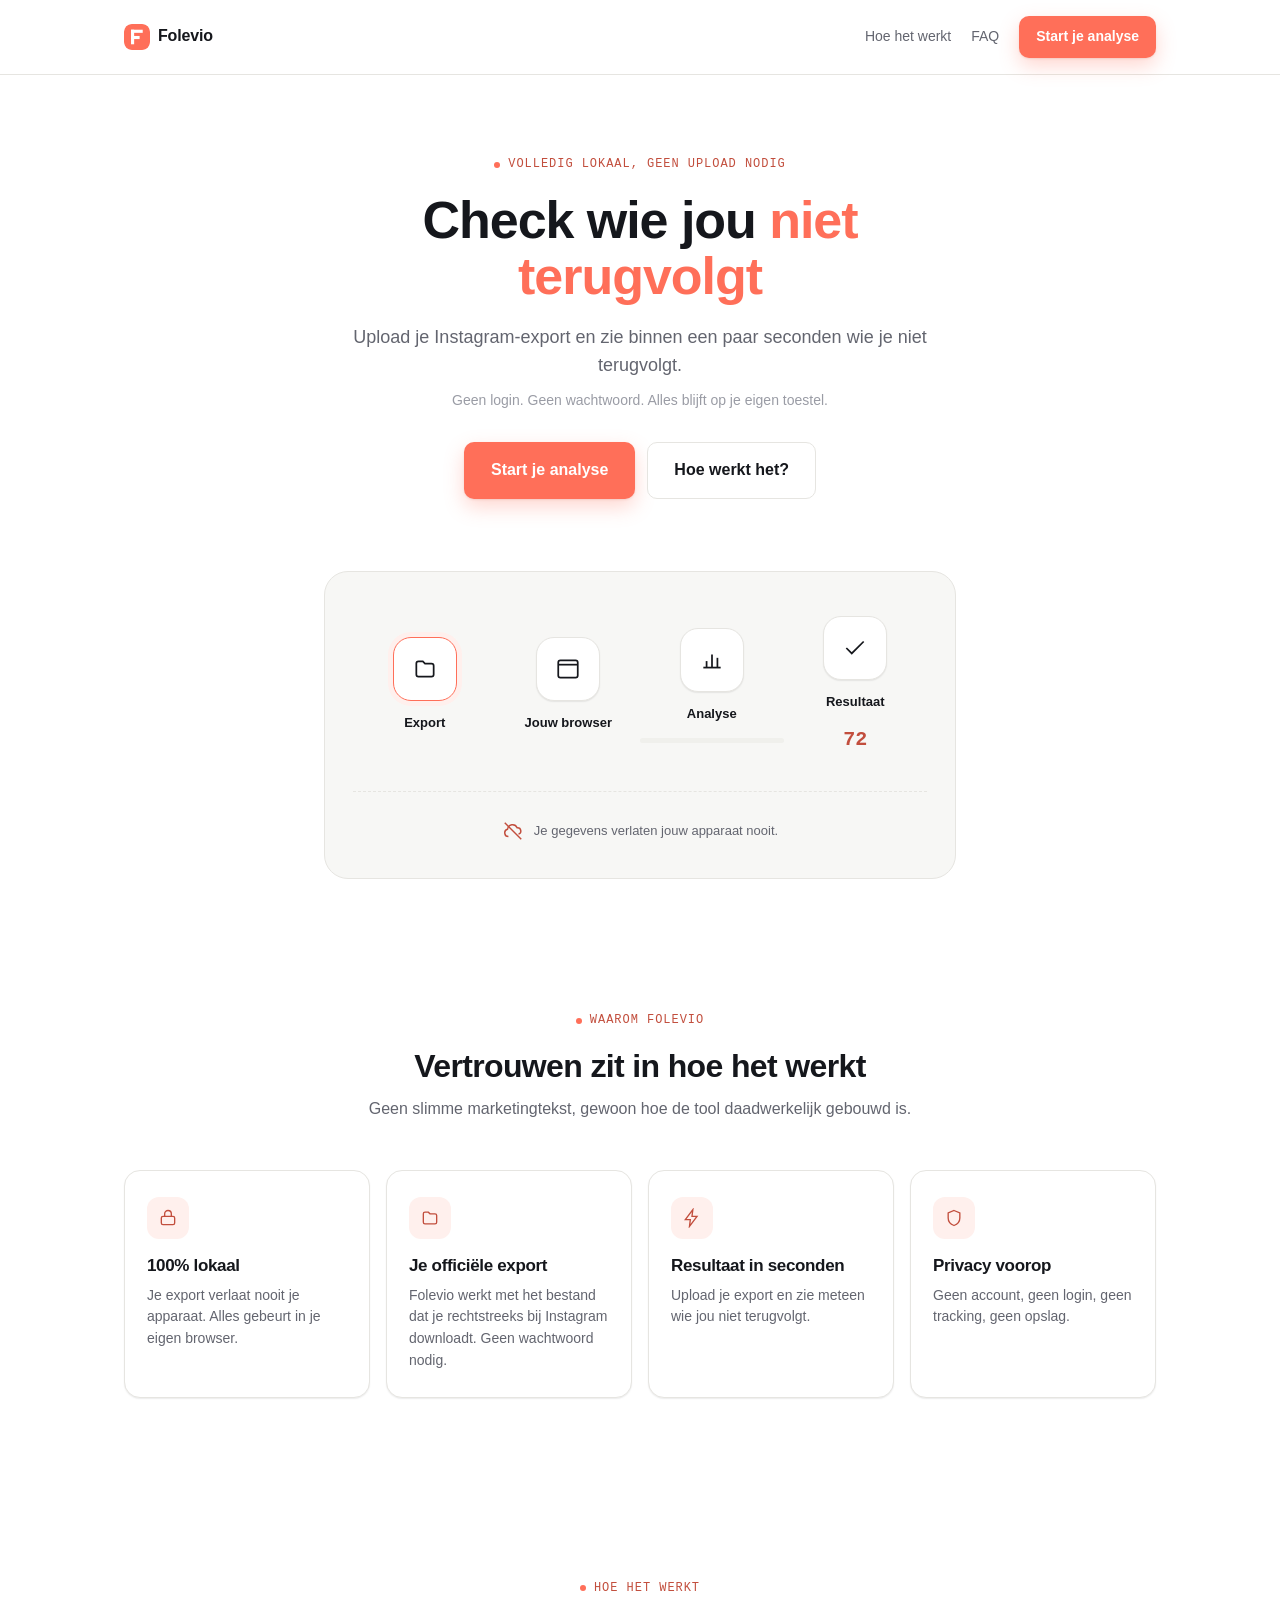
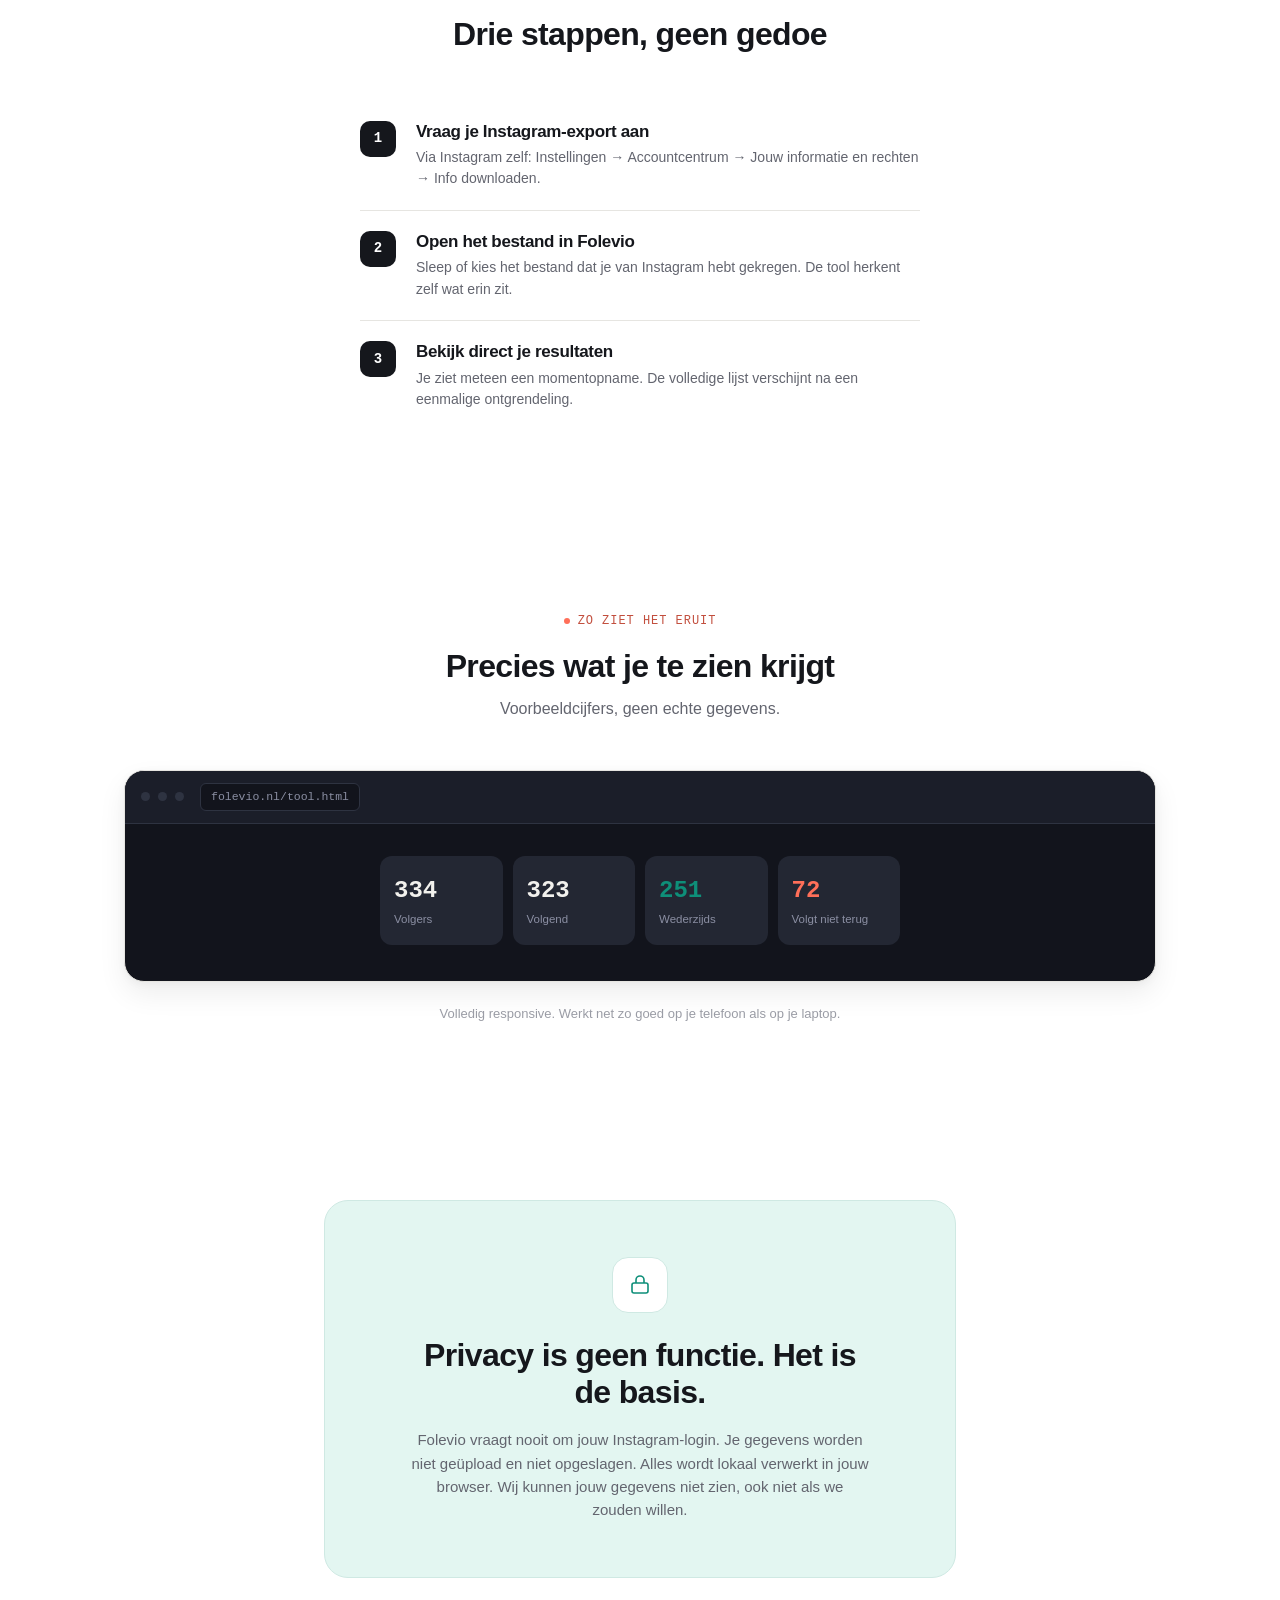
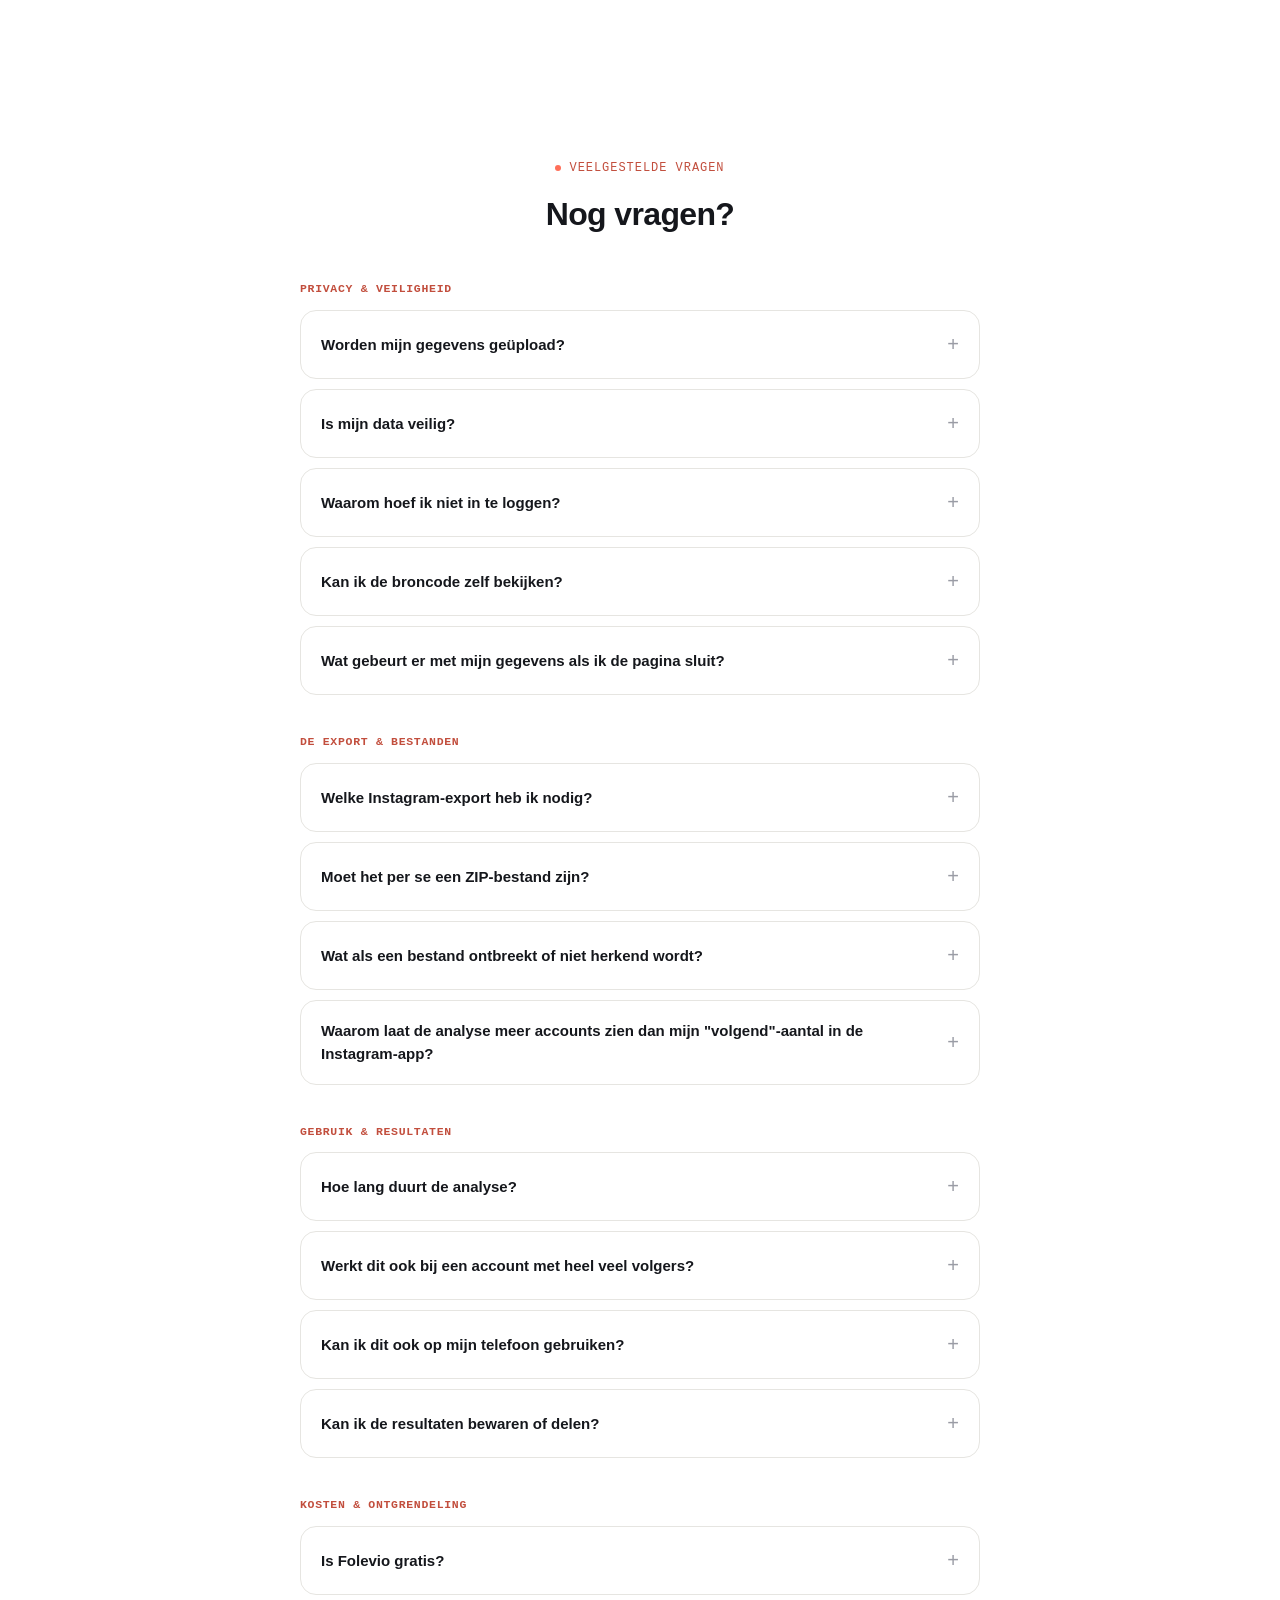
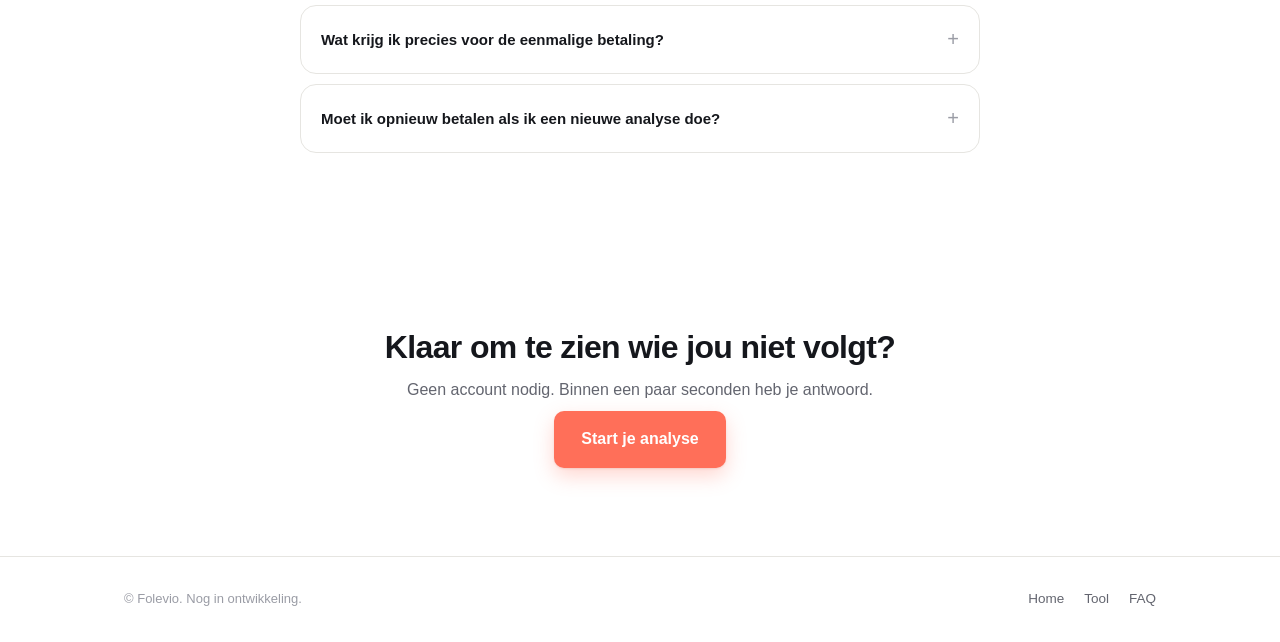
==== commit 918d2236: "new: favicon logo" ====
--- a/index.html
+++ b/index.html
@@ -5,13 +5,26 @@
 <meta name="viewport" content="width=device-width, initial-scale=1.0">
 <title>Folevio | Check wie jou niet terugvolgt op Instagram</title>
 <meta name="description" content="Upload je officiële Instagram-export en ontdek binnen enkele seconden wie jou niet terugvolgt. Geen login, geen wachtwoord, alles lokaal in je browser.">
+<link rel="icon" type="image/svg+xml" href="logo.svg">
+<link rel="icon" type="image/png" sizes="32x32" href="favicon-32x32.png">
+<link rel="icon" type="image/png" sizes="16x16" href="favicon-16x16.png">
+<link rel="apple-touch-icon" sizes="180x180" href="apple-touch-icon.png">
+<link rel="shortcut icon" href="favicon.ico">
 <link rel="stylesheet" href="styles.css">
 </head>
 <body>
 
 <nav class="nav">
   <div class="nav-inner">
-    <a href="index.html" class="brand"><span class="brand-mark">F</span>Folevio</a>
+    <a href="index.html" class="brand">
+      <svg class="brand-mark" viewBox="0 0 100 100" aria-hidden="true">
+        <rect width="100" height="100" rx="26" fill="#FF6F59"/>
+        <rect x="27" y="22" width="12" height="56" fill="#fff"/>
+        <rect x="27" y="22" width="45" height="12" fill="#fff"/>
+        <rect x="27" y="46" width="33" height="12" fill="#fff"/>
+      </svg>
+      Folevio
+    </a>
     <div class="nav-actions">
       <a href="#hoe-het-werkt" class="nav-link">Hoe het werkt</a>
       <a href="#faq" class="nav-link">FAQ</a>
@@ -293,13 +306,45 @@
   "use strict";
   var flow = document.querySelector('.flow');
   var reducedFlow = window.matchMedia('(prefers-reduced-motion: reduce)').matches;
-  if (flow && !reducedFlow && 'IntersectionObserver' in window) {
-    var flowObs = new IntersectionObserver(function(entries){
-      entries.forEach(function(entry){
-        flow.classList.toggle('in-view', entry.isIntersecting);
+
+  if (flow && !reducedFlow) {
+    var flowIcons = Array.prototype.slice.call(flow.querySelectorAll('.flow-icon'));
+    var progressFill = flow.querySelector('.flow-progress-fill');
+    var ANALYSE_INDEX = 2; // derde node ("Analyse"), 0-indexed
+    var STEP_MS = 1500;
+    var flowTimer = null;
+    var flowIndex = 0;
+
+    function setActiveStep(i){
+      flowIcons.forEach(function(icon, idx){
+        icon.classList.toggle('active', idx === i);
       });
-    }, { threshold: 0.2 });
-    flowObs.observe(flow);
+      if (progressFill) progressFill.classList.toggle('active', i === ANALYSE_INDEX);
+    }
+
+    function startFlow(){
+      if (flowTimer) return;
+      setActiveStep(flowIndex);
+      flowTimer = setInterval(function(){
+        flowIndex = (flowIndex + 1) % flowIcons.length;
+        setActiveStep(flowIndex);
+      }, STEP_MS);
+    }
+
+    function stopFlow(){
+      if (flowTimer) { clearInterval(flowTimer); flowTimer = null; }
+    }
+
+    if ('IntersectionObserver' in window) {
+      var flowObs = new IntersectionObserver(function(entries){
+        entries.forEach(function(entry){
+          if (entry.isIntersecting) startFlow(); else stopFlow();
+        });
+      }, { threshold: 0.2 });
+      flowObs.observe(flow);
+    } else {
+      startFlow();
+    }
   }
 
   var el = document.querySelector('.flow-result-num');
--- a/styles.css
+++ b/styles.css
@@ -106,9 +106,7 @@
 }
 .brand-mark{
   width:26px;height:26px;border-radius:8px;
-  background:var(--coral);
-  display:flex;align-items:center;justify-content:center;
-  color:#fff;font-size:13px;font-weight:700;
+  flex:none;
 }
 .nav-actions{display:flex;align-items:center;gap:20px;}
 .nav-link{
@@ -191,22 +189,17 @@
   border:1px solid var(--border);
   display:flex;align-items:center;justify-content:center;
   box-shadow:var(--shadow-sm);
-  animation:step-highlight 6s ease-in-out infinite;
-  animation-play-state:paused;
+  transition:border-color .3s ease, box-shadow .3s ease;
 }
 .flow-icon svg{width:26px;height:26px;color:var(--text);}
 .flow-label{font-size:13px;font-weight:600;color:var(--text);}
 
-/* Elk icoon licht om de beurt op (rand + gloed, geen formaatverandering),
-   identiek op elk schermformaat. */
-.flow-node:nth-child(1) .flow-icon{animation-delay:0s;}
-.flow-node:nth-child(2) .flow-icon{animation-delay:1.5s;}
-.flow-node:nth-child(3) .flow-icon{animation-delay:3s;}
-.flow-node:nth-child(4) .flow-icon{animation-delay:4.5s;}
-
-@keyframes step-highlight{
-  0%,92%,100%{border-color:var(--border);box-shadow:var(--shadow-sm);}
-  4%,18%{border-color:var(--coral);box-shadow:0 0 0 5px var(--coral-dim);}
+/* Precies één icoon tegelijk actief. JavaScript bepaalt welke, dat
+   voorkomt de timing-onbetrouwbaarheid van CSS animation-delay
+   gecombineerd met pauzeren/hervatten. */
+.flow-icon.active{
+  border-color:var(--coral);
+  box-shadow:0 0 0 5px var(--coral-dim);
 }
 
 .flow-progress{
@@ -219,14 +212,11 @@
   background:var(--coral);
   transform:scaleX(0);
   transform-origin:left;
-  animation:fillbar-step 6s ease-in-out infinite;
-  animation-play-state:paused;
+  transition:transform 1.1s ease-in-out;
   will-change:transform;
 }
-@keyframes fillbar-step{
-  0%,50%{transform:scaleX(0);}
-  68%,75%{transform:scaleX(1);}
-  100%{transform:scaleX(0);}
+.flow-progress-fill.active{
+  transform:scaleX(1);
 }
 
 .flow-result-num{
@@ -242,11 +232,6 @@
 }
 .flow-nocloud svg{width:22px;height:22px;color:var(--coral-deep);flex:none;}
 
-.flow.in-view .flow-icon,
-.flow.in-view .flow-progress-fill{
-  animation-play-state:running;
-}
-
 @media (max-width:640px){
   .flow{padding:32px 18px 28px;}
   .flow-steps{flex-direction:column;gap:26px;}
@@ -254,8 +239,7 @@
 }
 
 @media (prefers-reduced-motion: reduce){
-  .flow-icon,.flow-progress-fill{animation:none;}
-  .flow-progress-fill{transform:scaleX(.7);}
+  .flow-icon,.flow-progress-fill{transition:none;}
 }
 
 /* ---------- Trust cards ---------- */
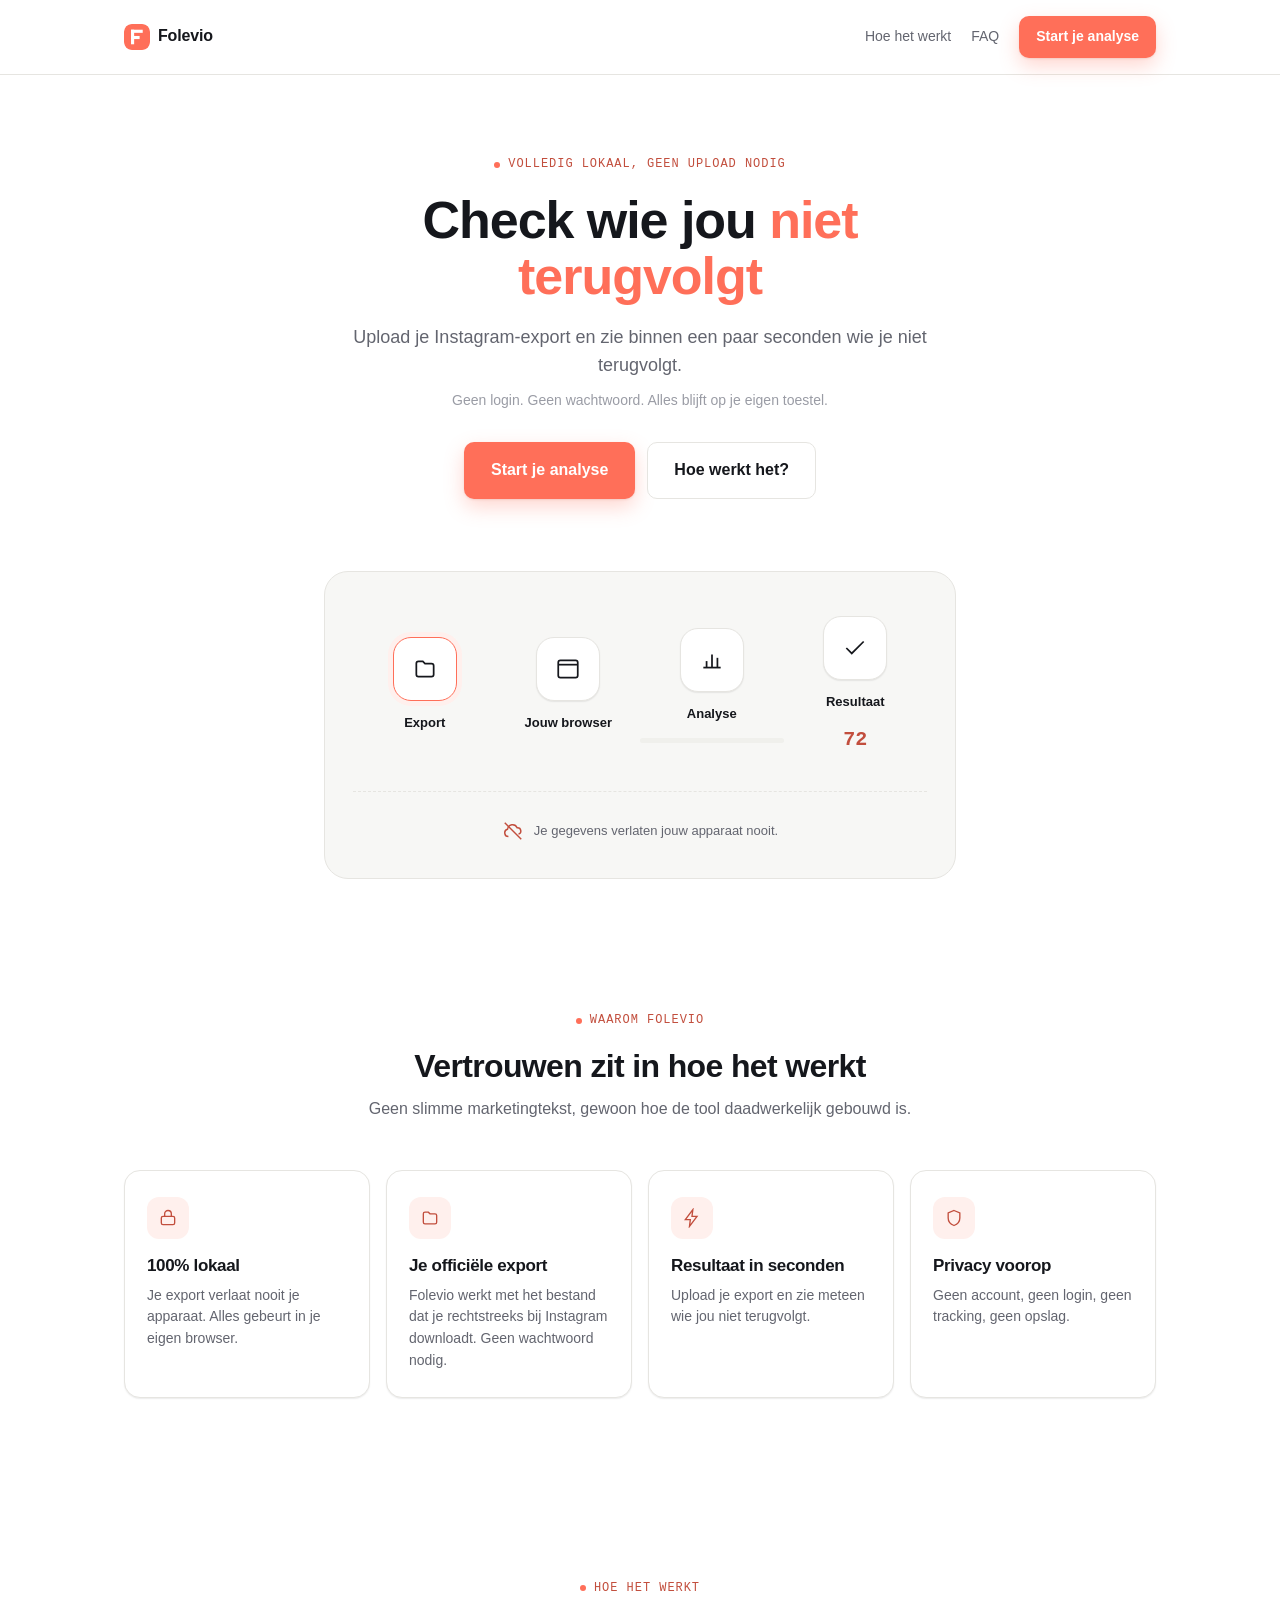
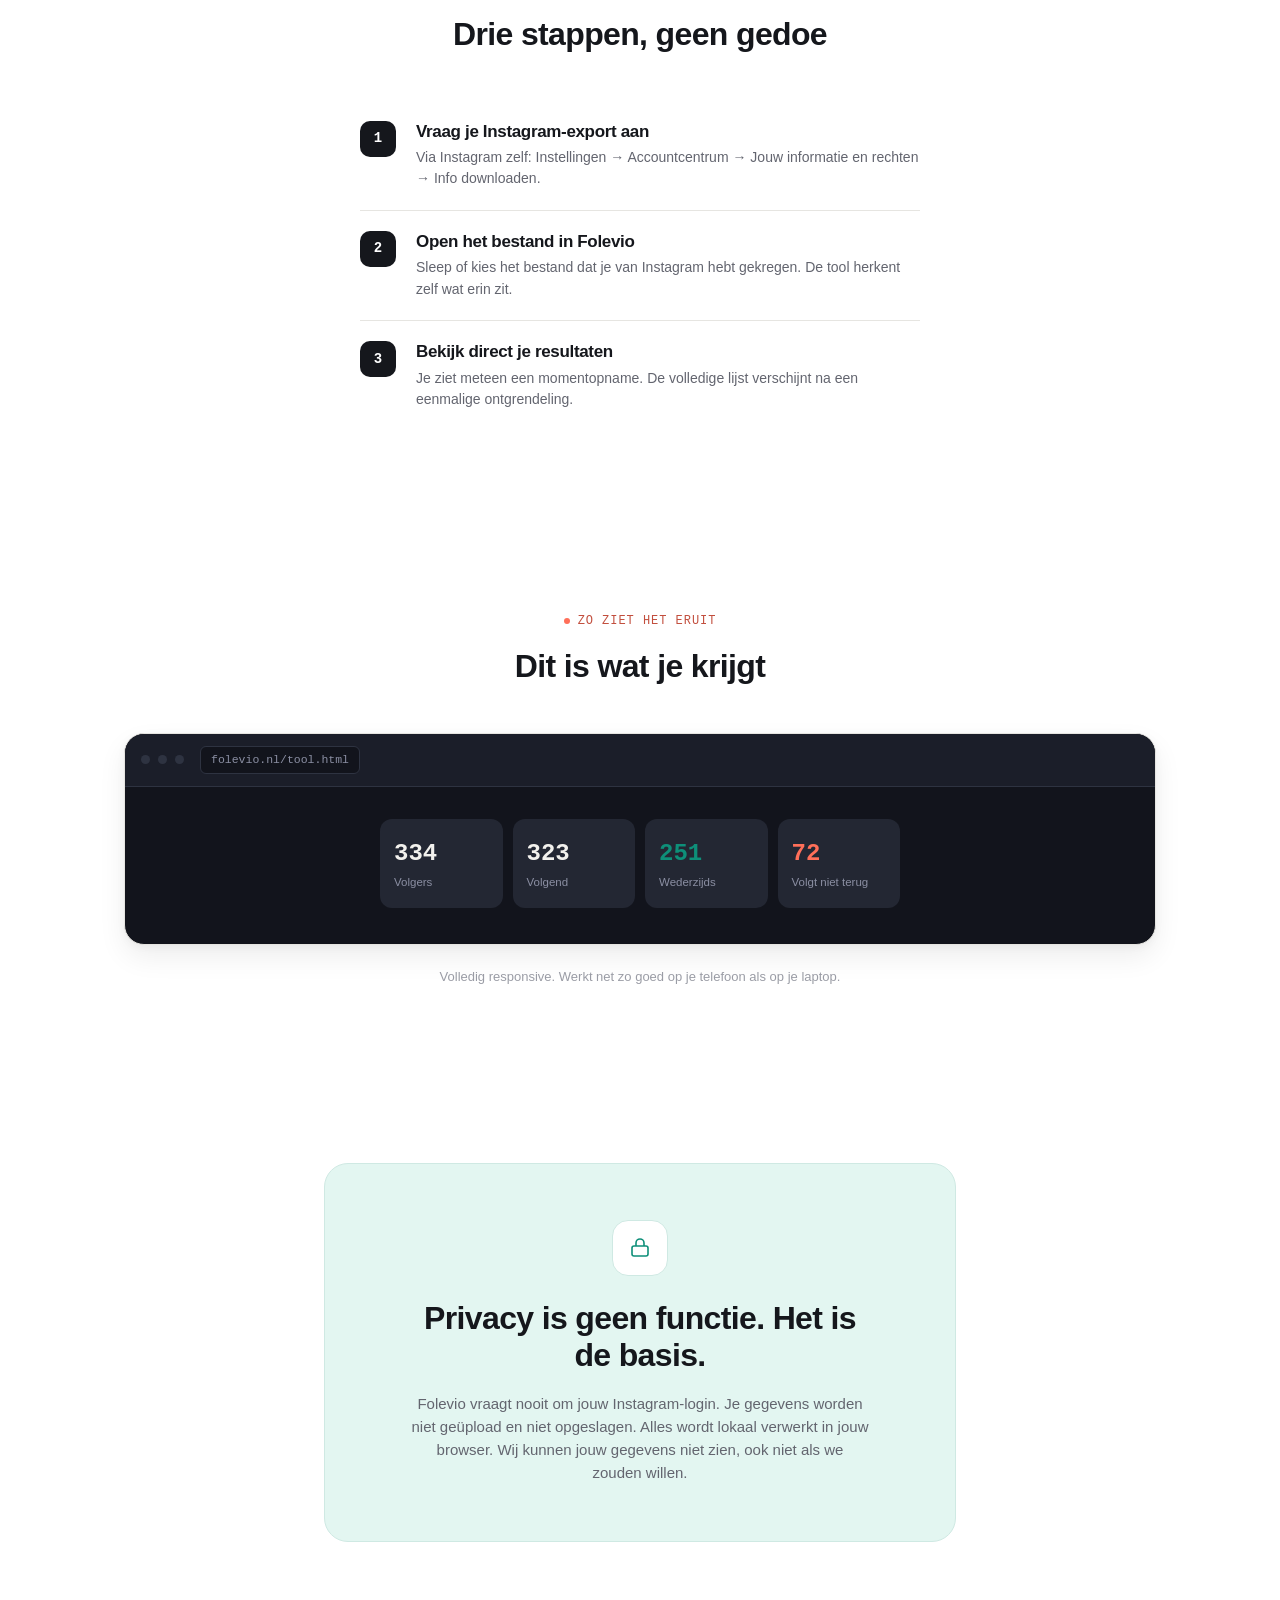
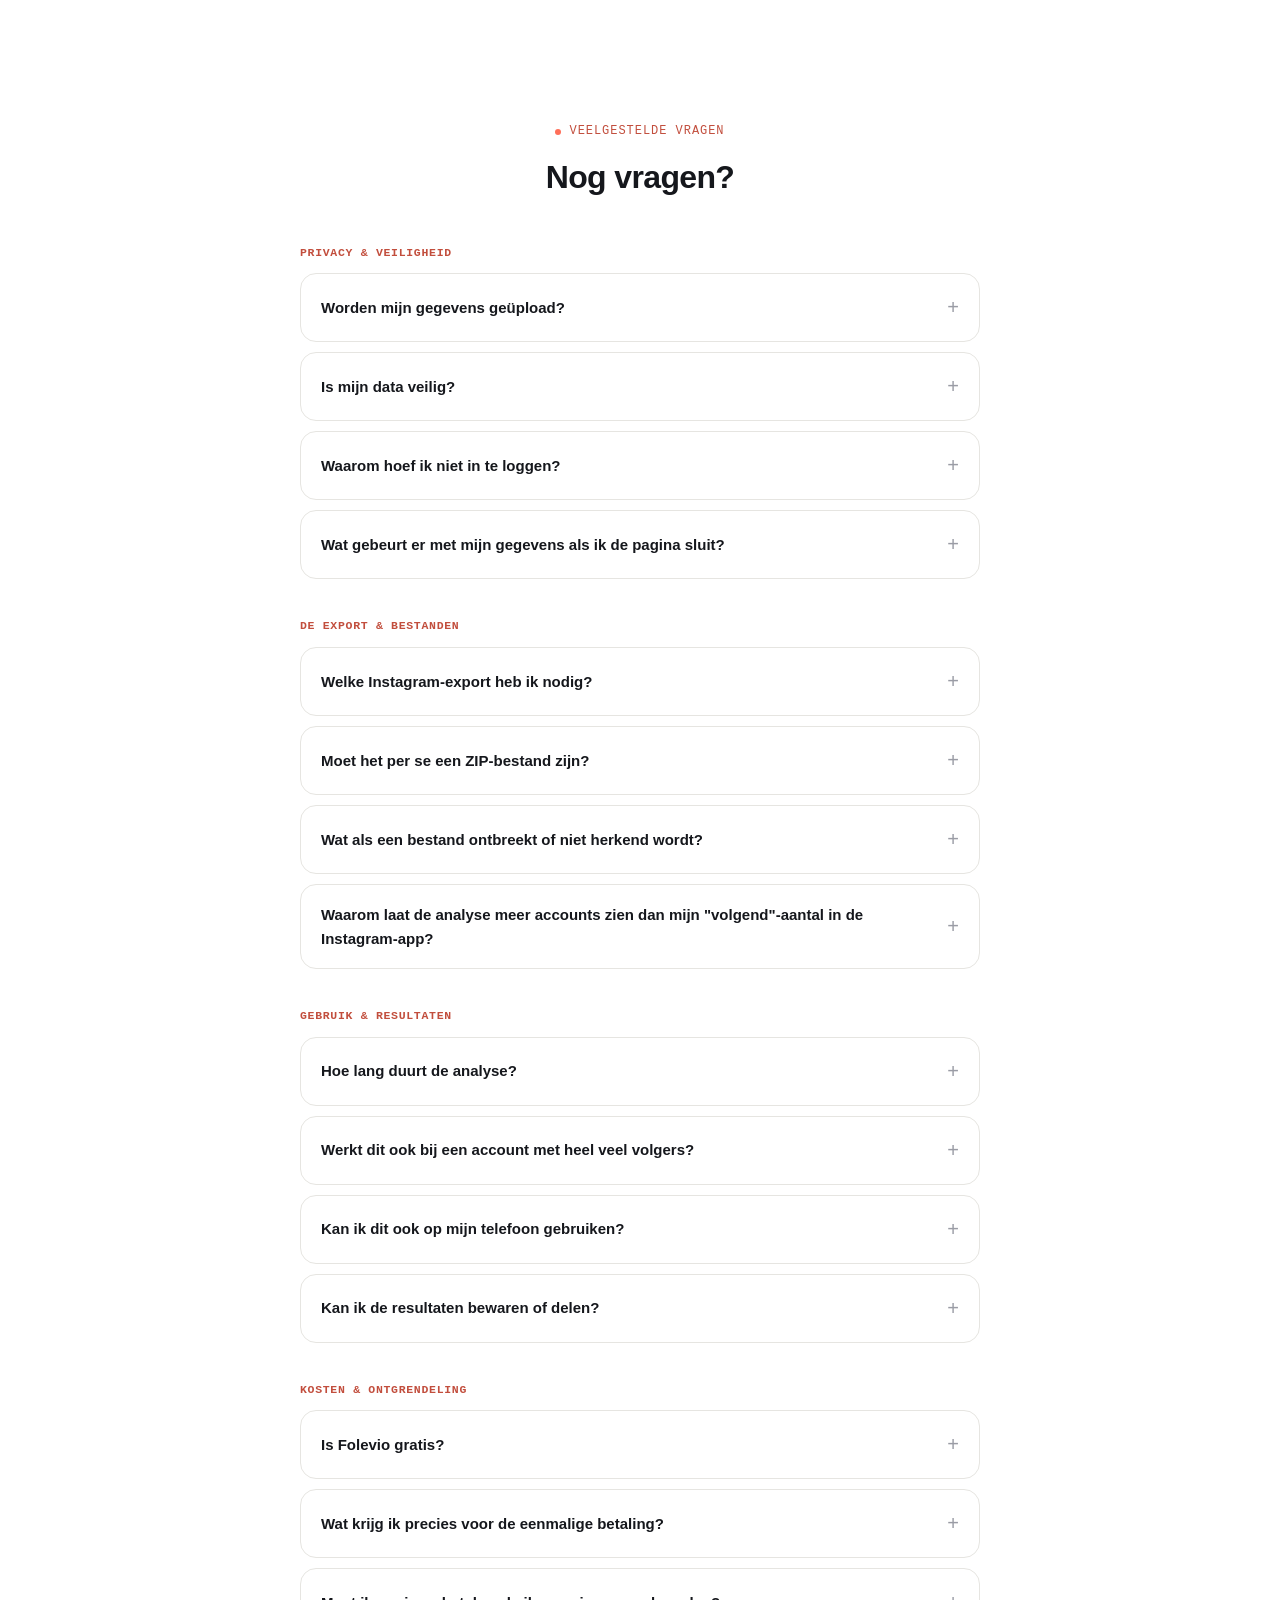
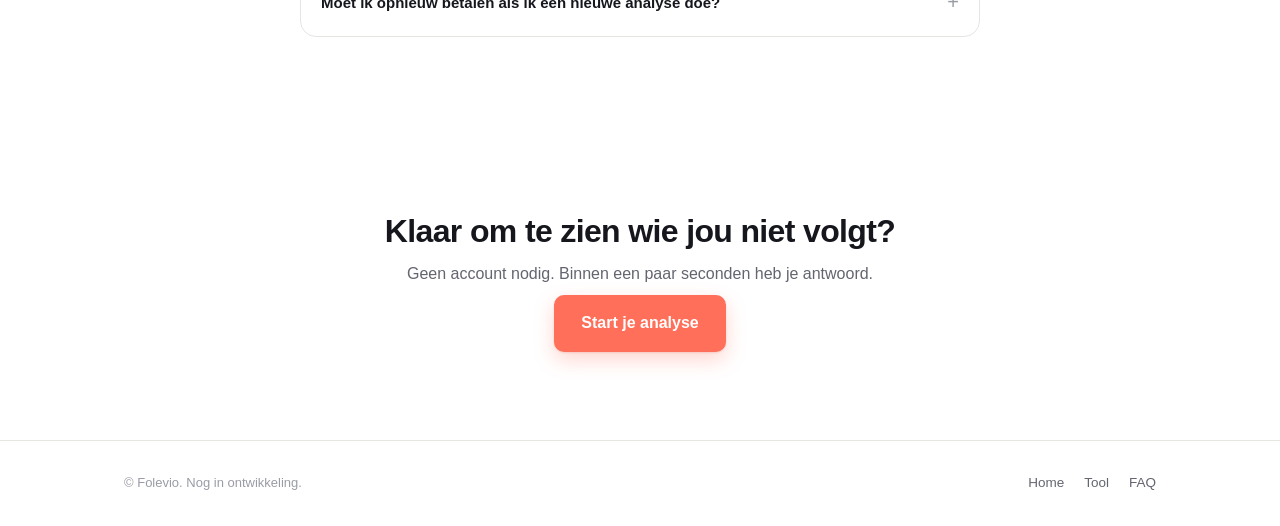
==== commit a36a1c3a: "fix: text animation" ====
--- a/index.html
+++ b/index.html
@@ -159,8 +159,7 @@
     <div class="wrap">
       <div class="section-head">
         <span class="eyebrow">Zo ziet het eruit</span>
-        <h2>Precies wat je te zien krijgt</h2>
-        <p>Voorbeeldcijfers, geen echte gegevens.</p>
+        <h2>Dit is wat je krijgt</h2>
       </div>
       <div class="preview-frame">
         <div class="preview-chrome">
@@ -216,10 +215,6 @@
         <details class="faq-item">
           <summary>Waarom hoef ik niet in te loggen?</summary>
           <p>Folevio praat niet met Instagram zelf. De tool leest alleen het exportbestand dat jij al hebt gedownload. Daar is geen login voor nodig.</p>
-        </details>
-        <details class="faq-item">
-          <summary>Kan ik de broncode zelf bekijken?</summary>
-          <p>Ja. De volledige code van Folevio staat publiek op GitHub. Jij, of iemand die het voor je kan beoordelen, kan precies nagaan dat er niets wordt verstuurd of opgeslagen.</p>
         </details>
         <details class="faq-item">
           <summary>Wat gebeurt er met mijn gegevens als ik de pagina sluit?</summary>
--- a/styles.css
+++ b/styles.css
@@ -189,7 +189,7 @@
   border:1px solid var(--border);
   display:flex;align-items:center;justify-content:center;
   box-shadow:var(--shadow-sm);
-  transition:border-color .3s ease, box-shadow .3s ease;
+  transition:none;
 }
 .flow-icon svg{width:26px;height:26px;color:var(--text);}
 .flow-label{font-size:13px;font-weight:600;color:var(--text);}
